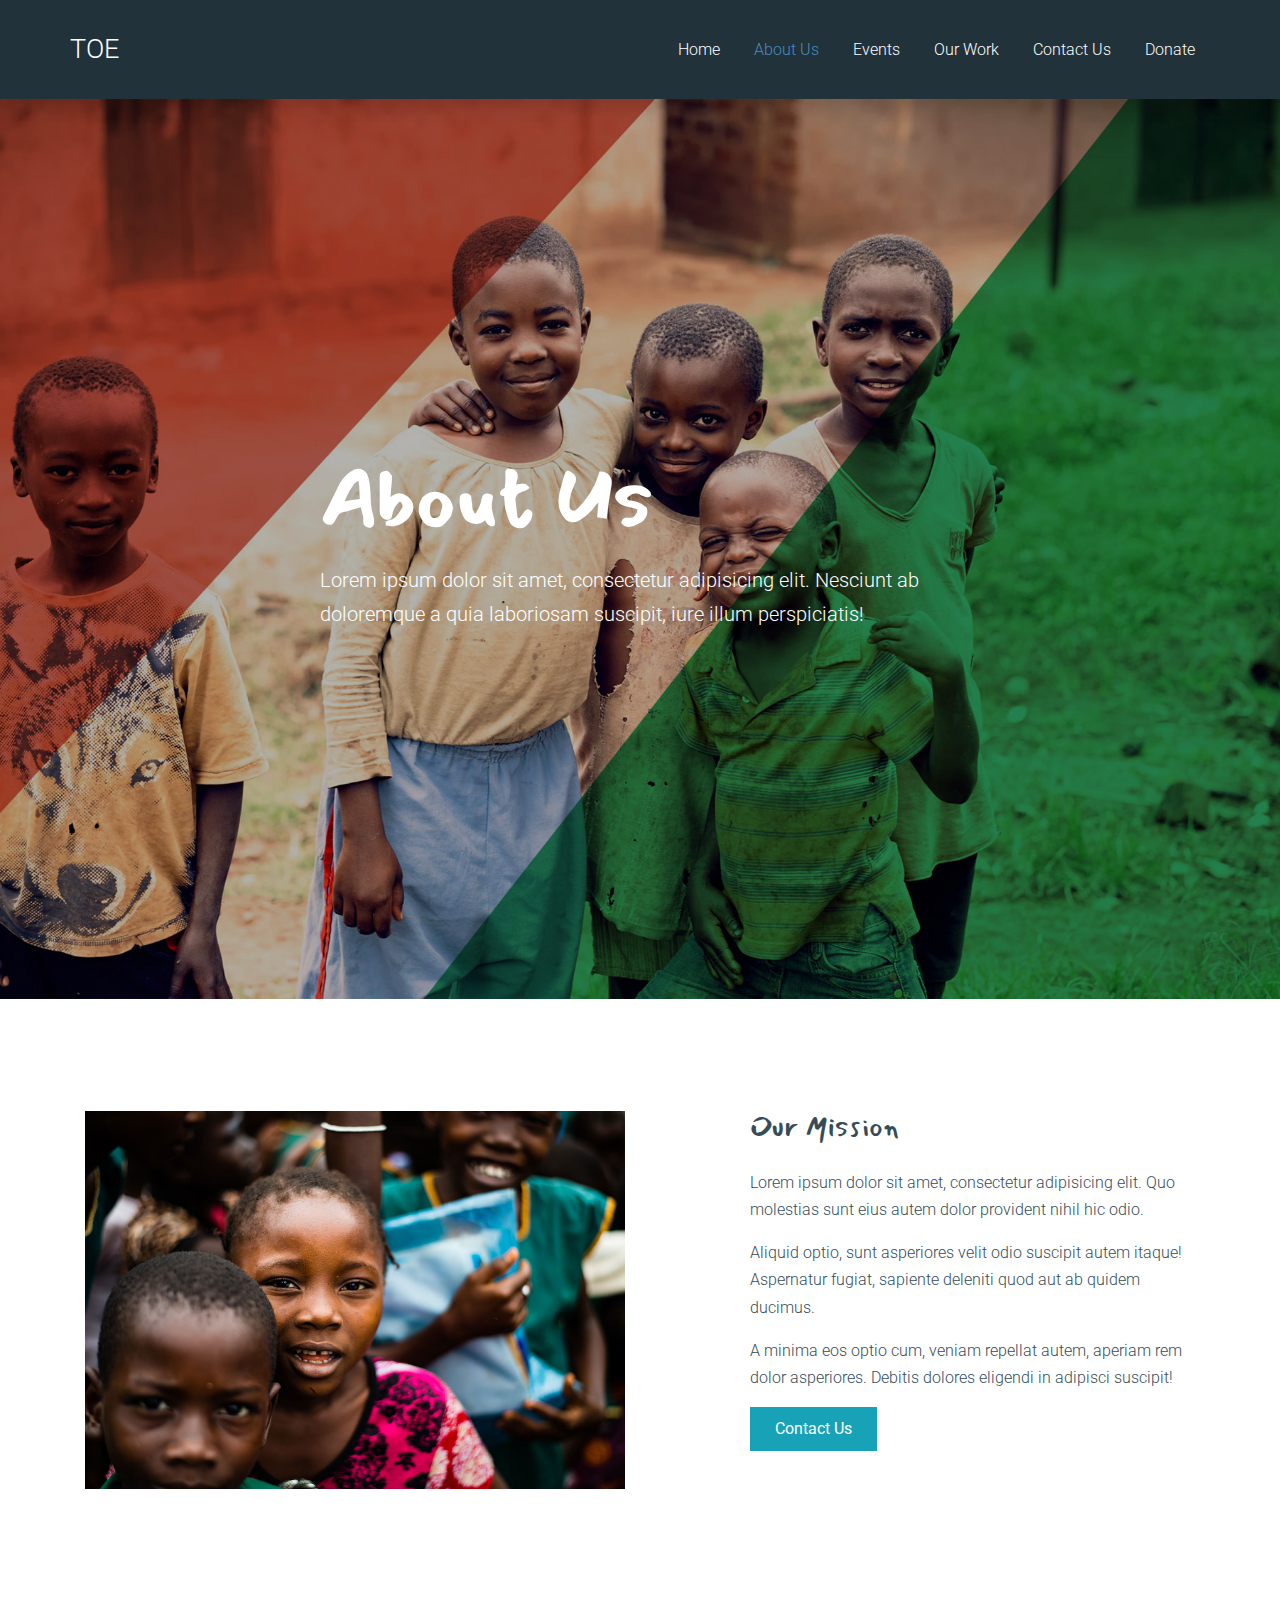
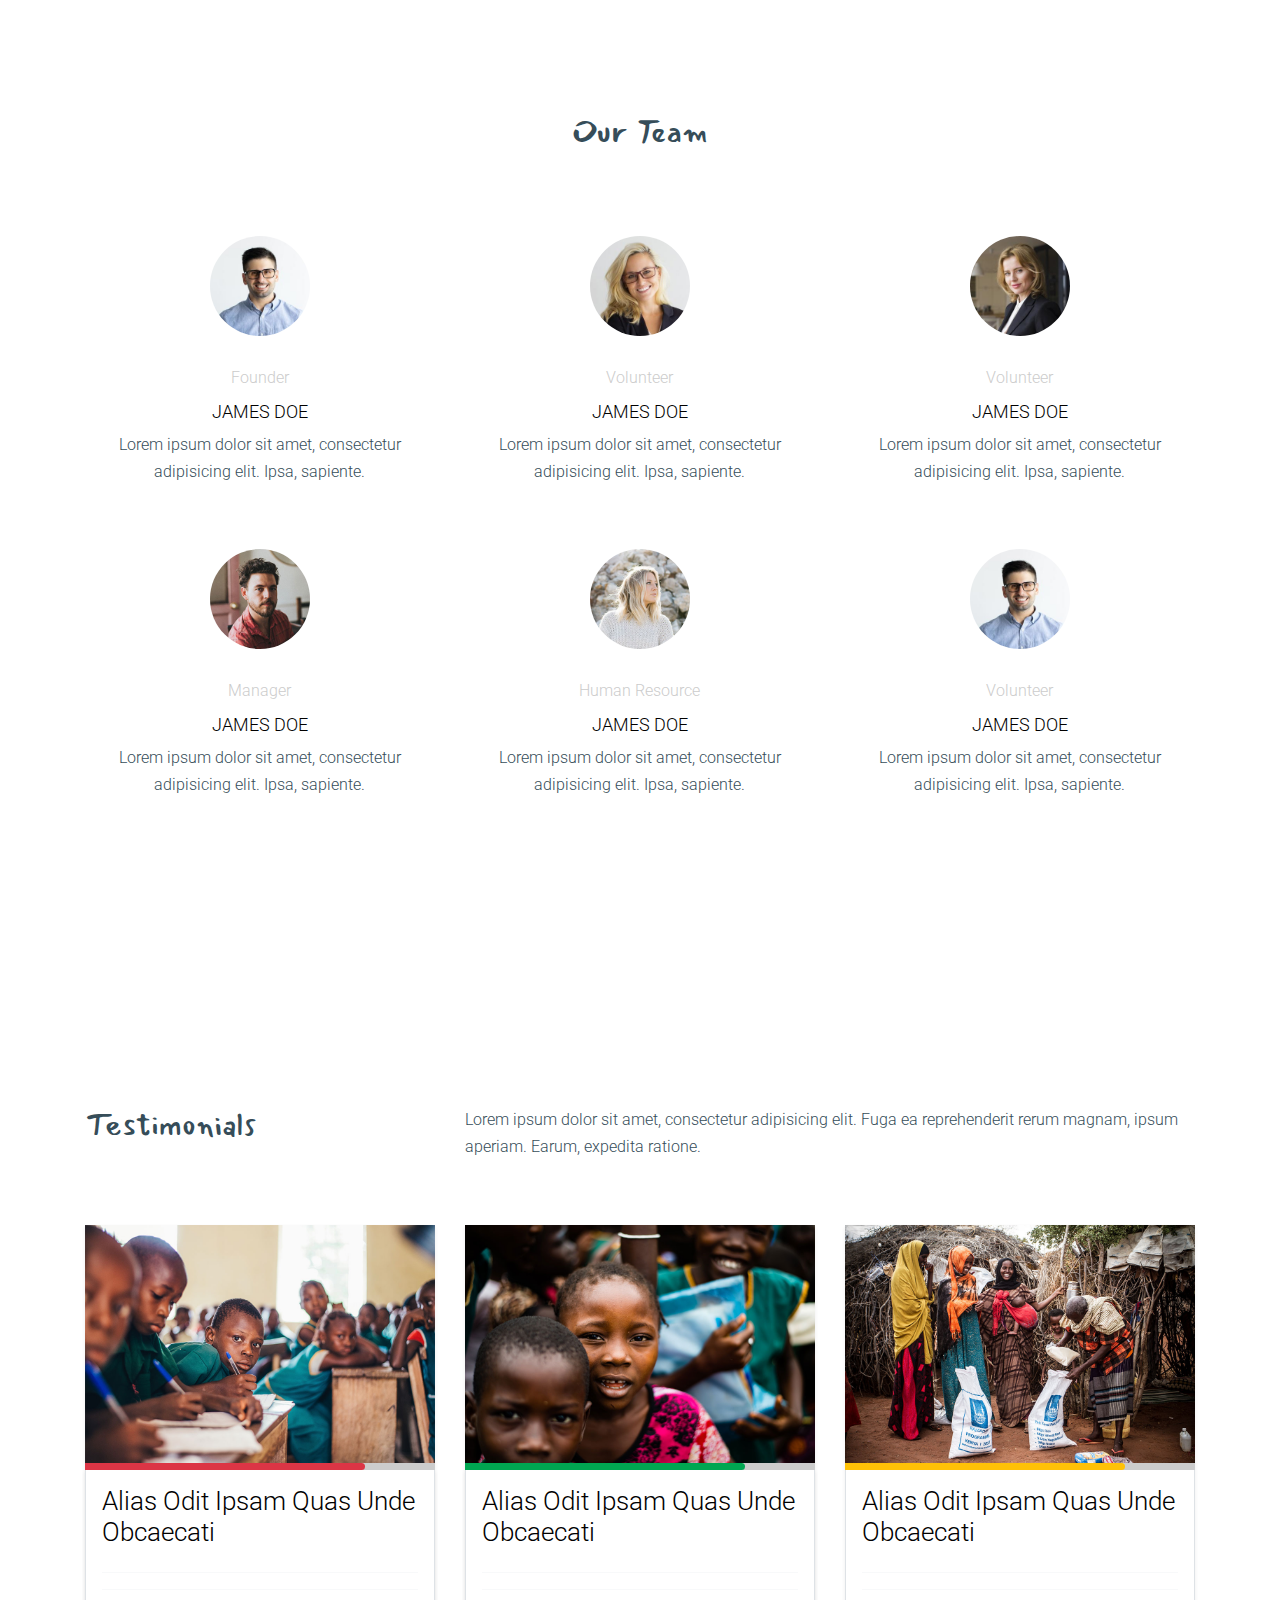
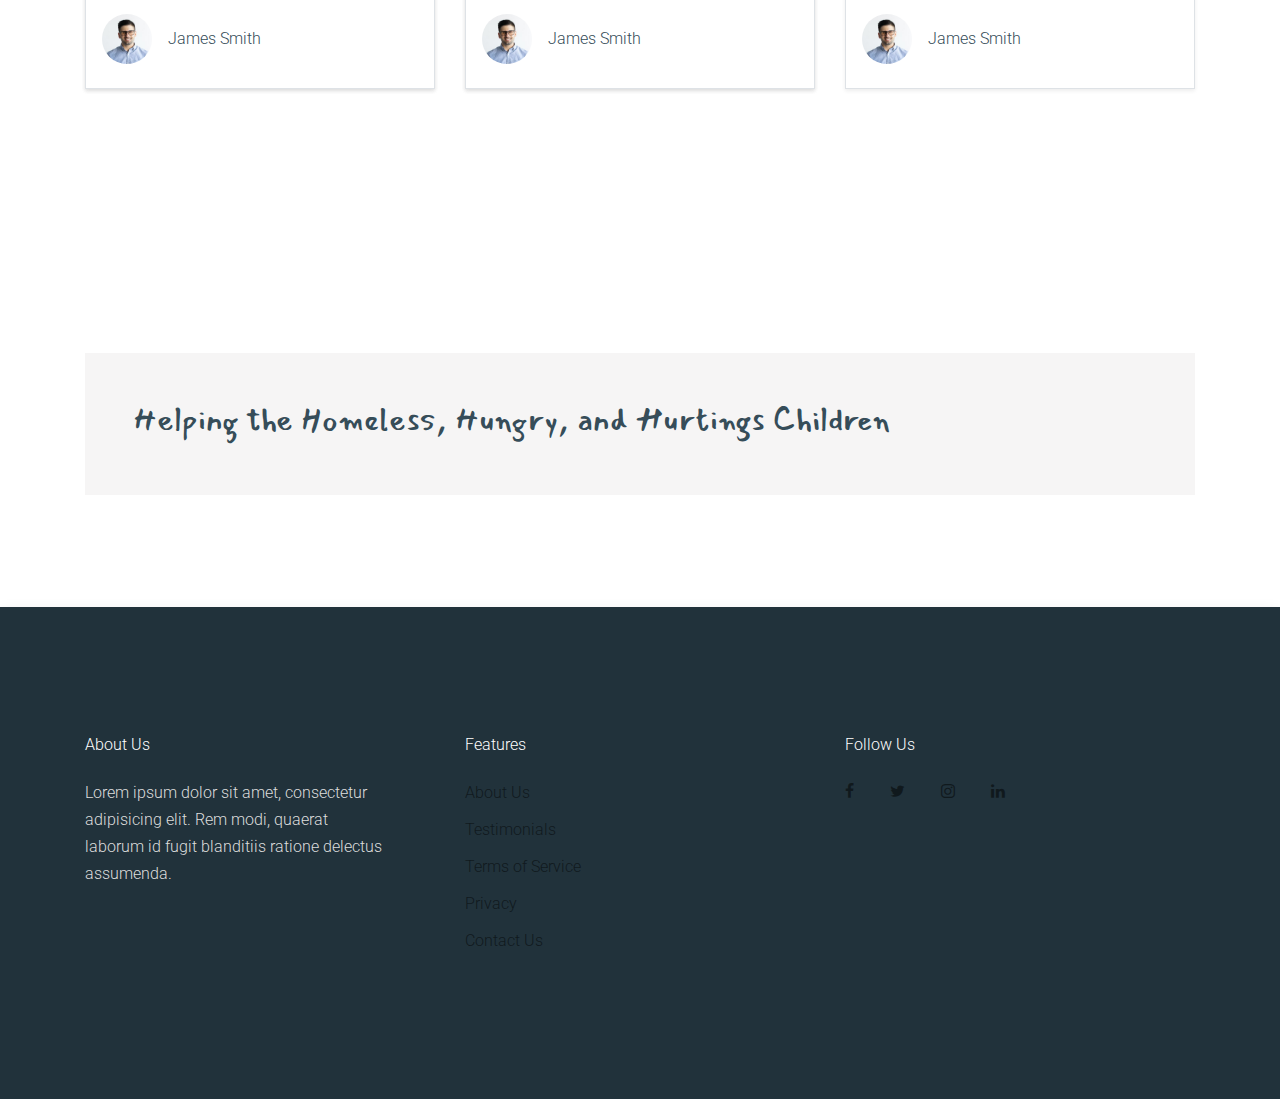
==== about.html @ 62eb8d29 "Update footer and header" ====
<!DOCTYPE html>
<html lang="en">

<head>
  <title>Tears of Earth</title>
  <meta charset="utf-8">
  <meta name="viewport" content="width=device-width, initial-scale=1, shrink-to-fit=no">


    <link href="https://fonts.googleapis.com/css?family=Mansalva|Roboto&display=swap" rel="stylesheet">

    <link rel="stylesheet" href="fonts/icomoon/style.css">

    <link rel="stylesheet" href="css/bootstrap.min.css">
    <link rel="stylesheet" href="css/animate.min.css">
    <link rel="stylesheet" href="css/jquery.fancybox.min.css">
    <link rel="stylesheet" href="css/owl.carousel.min.css">
    <link rel="stylesheet" href="css/owl.theme.default.min.css">
    <link rel="stylesheet" href="fonts/flaticon/font/flaticon.css">
    <link rel="stylesheet" href="css/aos.css">

    <!-- MAIN CSS -->
    <link rel="stylesheet" href="css/style.css">

  </head>

  <body data-spy="scroll" data-target=".site-navbar-target" data-offset="300">

    
    <div class="site-wrap" id="home-section">

      <div class="site-mobile-menu site-navbar-target">
        <div class="site-mobile-menu-header">
          <div class="site-mobile-menu-close mt-3">
            <span class="icon-close2 js-menu-toggle"></span>
          </div>
        </div>
        <div class="site-mobile-menu-body"></div>
      </div>


      
      
      
      <!-- <div class="bg-primary py-3 top-bar shadow d-none d-md-block">
        <div class="container">
          <div class="row">
            <div class="col-md-6 text-md-left pl-0">
              <a href="#" class=" pr-3 pl-0">Home</a>
              <a href="#" class="p-3">Events</a>
              <a href="#" class="p-3">Become A Volunteer</a>
            </div>
            <div class="col-md-6 text-md-right">
              <a href="#" class="p-3"><span class="icon-twitter"></span></a>
              <a href="#" class="p-3"><span class="icon-facebook"></span></a>
            </div>
          </div>
        </div>
      </div> -->
      <header class="site-navbar site-navbar-target bg-secondary shadow" role="banner">

        <div class="container">
          <div class="row align-items-center position-relative">
            

            <div class="site-logo">
              <a href="index.html" class="text-white">toe</a>
            </div>


            <nav class="site-navigation text-left ml-auto " role="navigation">
              <ul class="site-menu main-menu js-clone-nav ml-auto d-none d-lg-block">
                <li><a href="index.html" class="nav-link">Home</a></li>
                <li class="active"><a href="about.html" class="nav-link">About Us</a></li>
                <li><a href="causes.html" class="nav-link">Events</a></li>
                <li><a href="blog.html" class="nav-link">Our Work</a></li>
                <li><a href="contact.html" class="nav-link">Contact Us</a></li>
                <li><a href="donate.html" class="nav-link">Donate</a></li>

              </ul>
            </nav>


            <div class="ml-auto toggle-button d-inline-block d-lg-none"><a href="#" class="site-menu-toggle py-5 js-menu-toggle text-white"><span class="icon-menu h3 text-white"></span></a></div>

            

          </div>
        </div>

      </header>




    <div class="owl-carousel-wrapper">

      

      <div class="box-92819">
        <h1 class="text-white mb-3">About Us</h1>
        <p class="lead text-white">Lorem ipsum dolor sit amet, consectetur adipisicing elit. Nesciunt ab doloremque a quia laboriosam suscipit, iure illum perspiciatis!</p>
      </div>

      
        <div class="ftco-cover-1 overlay" style="background-image: url('images/hero_1.jpg');"></div>
      
    </div>
    
    
    <div class="site-section">
      <div class="container">
        <div class="row">
          <div class="col-md-6">
            <img src="images/img_2.jpg" alt="Image" class="img-fluid">
          </div>
          <div class="col-md-5 ml-auto">
            <h3 class="text-cursive mb-4">Our Mission</h3>
            <p>Lorem ipsum dolor sit amet, consectetur adipisicing elit. Quo molestias sunt eius autem dolor provident nihil hic odio.</p>
            <p>Aliquid optio, sunt asperiores velit odio suscipit autem itaque! Aspernatur fugiat, sapiente deleniti quod aut ab quidem ducimus.</p>
            <p>A minima eos optio cum, veniam repellat autem, aperiam rem dolor asperiores. Debitis dolores eligendi in adipisci suscipit!</p>
            <p><a href="#" class="btn btn-info rounded-0 px-4">Contact Us</a></p>
          </div>
        </div>
      </div>
    </div>
    
    <div class="site-section">
      <div class="container">
        <div class="row mb-5 justify-content-center">
          <div class="col-md-6 text-center mb-5">
            <h2 class="text-cursive">Our Team</h2>
          </div>
        </div>
        <div class="row align-items-stretch">

          <div class="col-lg-4 col-md-6 mb-5">
            <div class="post-entry-1 h-100 bg-white text-center">
              <a href="#" class="d-inline-block">
                <img src="images/person_1.jpg" alt="Image"
                 class="img-fluid">
              </a>
              <div class="post-entry-1-contents">
                <span class="meta">Founder</span>
                <h2>James Doe</h2>
                <p>Lorem ipsum dolor sit amet, consectetur adipisicing elit. Ipsa, sapiente.</p>
              </div>
            </div>
          </div>
          <div class="col-lg-4 col-md-6 mb-5">
            <div class="post-entry-1 h-100 bg-white text-center">
              <a href="#" class="d-inline-block">
                <img src="images/person_2.jpg" alt="Image"
                 class="img-fluid">
              </a>
              <div class="post-entry-1-contents">
                <span class="meta">Volunteer</span>
                <h2>James Doe</h2>
                <p>Lorem ipsum dolor sit amet, consectetur adipisicing elit. Ipsa, sapiente.</p>
              </div>
            </div>
          </div>

          <div class="col-lg-4 col-md-6 mb-5">
            <div class="post-entry-1 h-100 bg-white text-center">
              <a href="#" class="d-inline-block">
                <img src="images/person_3.jpg" alt="Image"
                 class="img-fluid">
              </a>
              <div class="post-entry-1-contents">
                <span class="meta">Volunteer</span>
                <h2>James Doe</h2>
                <p>Lorem ipsum dolor sit amet, consectetur adipisicing elit. Ipsa, sapiente.</p>
              </div>
            </div>
          </div>

          <div class="col-lg-4 col-md-6 mb-5">
            <div class="post-entry-1 h-100 bg-white text-center">
              <a href="#" class="d-inline-block">
                <img src="images/person_4.jpg" alt="Image"
                 class="img-fluid">
              </a>
              <div class="post-entry-1-contents">
                <span class="meta">Manager</span>
                <h2>James Doe</h2>
                <p>Lorem ipsum dolor sit amet, consectetur adipisicing elit. Ipsa, sapiente.</p>
              </div>
            </div>
          </div>

          <div class="col-lg-4 col-md-6 mb-5">
            <div class="post-entry-1 h-100 bg-white text-center">
              <a href="#" class="d-inline-block">
                <img src="images/person_5.jpg" alt="Image"
                 class="img-fluid">
              </a>
              <div class="post-entry-1-contents">
                <span class="meta">Human Resource</span>
                <h2>James Doe</h2>
                <p>Lorem ipsum dolor sit amet, consectetur adipisicing elit. Ipsa, sapiente.</p>
              </div>
            </div>
          </div>

          <div class="col-lg-4 col-md-6 mb-5">
            <div class="post-entry-1 h-100 bg-white text-center">
              <a href="#" class="d-inline-block">
                <img src="images/person_1.jpg" alt="Image"
                 class="img-fluid">
              </a>
              <div class="post-entry-1-contents">
                <span class="meta">Volunteer</span>
                <h2>James Doe</h2>
                <p>Lorem ipsum dolor sit amet, consectetur adipisicing elit. Ipsa, sapiente.</p>
              </div>
            </div>
          </div>


        </div>
      </div>
    </div>
    <div class="site-section">
      <div class="container">
        
        <div class="row mb-5 align-items-st">
          <div class="col-md-4">
            <div class="heading-20219">
              <h2 class="title text-cursive">Testimonials</h2>
            </div>
          </div>
          <div class="col-md-8">
            <p>Lorem ipsum dolor sit amet, consectetur adipisicing elit. Fuga ea reprehenderit rerum magnam, ipsum aperiam. Earum, expedita ratione.</p>
          </div>
        </div>

        <div class="row">
          <div class="col-md-4">
              <div class="cause shadow-sm">
              
                <a href="#" class="cause-link d-block">
                  <img src="images/img_1.jpg" alt="Image" class="img-fluid">
                  <div class="custom-progress-wrap">
                    
                    <div class="custom-progress-inner">
                      <div class="custom-progress bg-danger" style="width: 80%;"></div>
                    </div>
                  </div>
                </a>

                <div class="px-3 pt-3 border-top-0 border border shadow-sm">
                  
                  <h3 class="mb-4"><a href="#">Alias Odit Ipsam Quas Unde Obcaecati</a></h3>
                  <div class="border-top border-light border-bottom py-2 d-flex">
                    
                  </div>

                  <div class="py-4">
                    <div class="d-flex align-items-center">
                      <img src="images/person_1.jpg" alt="Image" class="rounded-circle mr-3" width="50">
                      <div class="">James Smith</div>
                    </div>
                  </div>
                </div>
              
              </div>
          </div>
          <div class="col-md-4">
            
            <div class="cause shadow-sm">
              
                <a href="#" class="cause-link d-block">
                  <img src="images/img_2.jpg" alt="Image" class="img-fluid">
                  <div class="custom-progress-wrap">
                    
                    <div class="custom-progress-inner">
                      <div class="custom-progress bg-primary" style="width: 80%;"></div>
                    </div>
                  </div>
                </a>

                <div class="px-3 pt-3 border-top-0 border border shadow-sm">
                  
                  <h3 class="mb-4"><a href="#">Alias Odit Ipsam Quas Unde Obcaecati</a></h3>
                  <div class="border-top border-light border-bottom py-2 d-flex">
                    
                  </div>

                  <div class="py-4">
                    <div class="d-flex align-items-center">
                      <img src="images/person_1.jpg" alt="Image" class="rounded-circle mr-3" width="50">
                      <div class="">James Smith</div>
                    </div>
                  </div>
                </div>
              
              </div>

          </div>
          <div class="col-md-4">
            
            <div class="cause shadow-sm">
              
                <a href="#" class="cause-link d-block">
                  <img src="images/img_3.jpg" alt="Image" class="img-fluid">
                  <div class="custom-progress-wrap">
                    
                    <div class="custom-progress-inner">
                      <div class="custom-progress bg-warning" style="width: 80%;"></div>
                    </div>
                  </div>
                </a>

                <div class="px-3 pt-3 border-top-0 border border ">
                  
                  <h3 class="mb-4"><a href="#">Alias Odit Ipsam Quas Unde Obcaecati</a></h3>
                  <div class="border-top border-light border-bottom py-2 d-flex">
                    
                  </div>

                  <div class="py-4">
                    <div class="d-flex align-items-center">
                      <img src="images/person_1.jpg" alt="Image" class="rounded-circle mr-3" width="50">
                      <div class="">James Smith</div>
                    </div>
                  </div>
                </div>
              
              </div>

          </div>
        </div>
      </div>
    </div>

    


    <div class="site-section">
      <div class="container">
        
            <div class="d-md-flex cta-20101 align-self-center bg-light p-5">
              <div class=""><h2 class="text-cursive">Helping the Homeless, Hungry, and Hurtings Children</h2></div>
              <!-- <div class="ml-auto"><a href="#" class="btn btn-info">Donate Now</a></div> -->
            </div>
        
      </div>
    </div>
    
    <footer class="site-footer bg-secondary shadow">
      <div class="container">
        <div class="row">
          <div class="col-md-6">
            <div class="row">
              <div class="col-md-7">
                <h2 class="footer-heading mb-4">About Us</h2>
                <p>Lorem ipsum dolor sit amet, consectetur adipisicing elit. Rem modi, quaerat laborum id fugit blanditiis ratione delectus assumenda.</p>

              </div>
              <div class="col-md-4 ml-auto">
                <h2 class="footer-heading mb-4">Features</h2>
                <ul class="list-unstyled">
                  <li><a href="#">About Us</a></li>
                  <li><a href="#">Testimonials</a></li>
                  <li><a href="#">Terms of Service</a></li>
                  <li><a href="#">Privacy</a></li>
                  <li><a href="#">Contact Us</a></li>
                </ul>
              </div>

            </div>
          </div>
          <div class="col-md-4 ml-auto">

            <!-- <div class="mb-5">
              <h2 class="footer-heading mb-4">Subscribe to Newsletter</h2>
              <form action="#" method="post" class="footer-suscribe-form">
                <div class="input-group mb-3">
                  <input type="text" class="form-control rounded-0 border-secondary text-white bg-transparent" placeholder="Enter Email" aria-label="Enter Email" aria-describedby="button-addon2">
                  <div class="input-group-append">
                    <button class="btn btn-primary text-white" type="button" id="button-addon2">Subscribe</button>
                  </div>
                </div>
            </div> -->


            <h2 class="footer-heading mb-4">Follow Us</h2>
            <a href="#about-section" class="smoothscroll pl-0 pr-3"><span class="icon-facebook"></span></a>
            <a href="#" class="pl-3 pr-3"><span class="icon-twitter"></span></a>
            <a href="#" class="pl-3 pr-3"><span class="icon-instagram"></span></a>
            <a href="#" class="pl-3 pr-3"><span class="icon-linkedin"></span></a>
            </form>
          </div>
        <!-- </div>
           <div class="row pt-5 mt-5 text-center">
          <div class="col-md-12">
            <div class="pt-5">
              <p>
            Link back to Colorlib can't be removed. Template is licensed under CC BY 3.0.
            Copyright &copy;<script>document.write(new Date().getFullYear());</script> All rights reserved | This template is made with <i class="icon-heart text-danger" aria-hidden="true"></i> by <a href="https://colorlib.com" target="_blank" >Colorlib</a>
            Link back to Colorlib can't be removed. Template is licensed under CC BY 3.0.
            </p>
            </div>
          </div> 

        </div> -->
      </div>
    </footer>

    </div>

    <script src="js/jquery-3.3.1.min.js"></script>
    <script src="js/popper.min.js"></script>
    <script src="js/bootstrap.min.js"></script>
    <script src="js/owl.carousel.min.js"></script>
    <script src="js/jquery.sticky.js"></script>
    <script src="js/jquery.waypoints.min.js"></script>
    <script src="js/jquery.animateNumber.min.js"></script>
    <script src="js/jquery.fancybox.min.js"></script>
    <script src="js/jquery.easing.1.3.js"></script>
    <script src="js/aos.js"></script>

    <script src="js/main.js"></script>

  </body>

</html>
---- fonts/icomoon/style.css ----
@font-face {
  font-family: 'icomoon';
  src:  url('fonts/icomoon.eot?10si43');
  src:  url('fonts/icomoon.eot?10si43#iefix') format('embedded-opentype'),
    url('fonts/icomoon.ttf?10si43') format('truetype'),
    url('fonts/icomoon.woff?10si43') format('woff'),
    url('fonts/icomoon.svg?10si43#icomoon') format('svg');
  font-weight: normal;
  font-style: normal;
}

[class^="icon-"], [class*=" icon-"] {
  /* use !important to prevent issues with browser extensions that change fonts */
  font-family: 'icomoon' !important;
  speak: none;
  font-style: normal;
  font-weight: normal;
  font-variant: normal;
  text-transform: none;
  line-height: 1;

  /* Better Font Rendering =========== */
  -webkit-font-smoothing: antialiased;
  -moz-osx-font-smoothing: grayscale;
}

.icon-asterisk:before {
  content: "\f069";
}
.icon-plus:before {
  content: "\f067";
}
.icon-question:before {
  content: "\f128";
}
.icon-minus:before {
  content: "\f068";
}
.icon-glass:before {
  content: "\f000";
}
.icon-music:before {
  content: "\f001";
}
.icon-search:before {
  content: "\f002";
}
.icon-envelope-o:before {
  content: "\f003";
}
.icon-heart:before {
  content: "\f004";
}
.icon-star:before {
  content: "\f005";
}
.icon-star-o:before {
  content: "\f006";
}
.icon-user:before {
  content: "\f007";
}
.icon-film:before {
  content: "\f008";
}
.icon-th-large:before {
  content: "\f009";
}
.icon-th:before {
  content: "\f00a";
}
.icon-th-list:before {
  content: "\f00b";
}
.icon-check:before {
  content: "\f00c";
}
.icon-close:before {
  content: "\f00d";
}
.icon-remove:before {
  content: "\f00d";
}
.icon-times:before {
  content: "\f00d";
}
.icon-search-plus:before {
  content: "\f00e";
}
.icon-search-minus:before {
  content: "\f010";
}
.icon-power-off:before {
  content: "\f011";
}
.icon-signal:before {
  content: "\f012";
}
.icon-cog:before {
  content: "\f013";
}
.icon-gear:before {
  content: "\f013";
}
.icon-trash-o:before {
  content: "\f014";
}
.icon-home:before {
  content: "\f015";
}
.icon-file-o:before {
  content: "\f016";
}
.icon-clock-o:before {
  content: "\f017";
}
.icon-road:before {
  content: "\f018";
}
.icon-download:before {
  content: "\f019";
}
.icon-arrow-circle-o-down:before {
  content: "\f01a";
}
.icon-arrow-circle-o-up:before {
  content: "\f01b";
}
.icon-inbox:before {
  content: "\f01c";
}
.icon-play-circle-o:before {
  content: "\f01d";
}
.icon-repeat:before {
  content: "\f01e";
}
.icon-rotate-right:before {
  content: "\f01e";
}
.icon-refresh:before {
  content: "\f021";
}
.icon-list-alt:before {
  content: "\f022";
}
.icon-lock:before {
  content: "\f023";
}
.icon-flag:before {
  content: "\f024";
}
.icon-headphones:before {
  content: "\f025";
}
.icon-volume-off:before {
  content: "\f026";
}
.icon-volume-down:before {
  content: "\f027";
}
.icon-volume-up:before {
  content: "\f028";
}
.icon-qrcode:before {
  content: "\f029";
}
.icon-barcode:before {
  content: "\f02a";
}
.icon-tag:before {
  content: "\f02b";
}
.icon-tags:before {
  content: "\f02c";
}
.icon-book:before {
  content: "\f02d";
}
.icon-bookmark:before {
  content: "\f02e";
}
.icon-print:before {
  content: "\f02f";
}
.icon-camera:before {
  content: "\f030";
}
.icon-font:before {
  content: "\f031";
}
.icon-bold:before {
  content: "\f032";
}
.icon-italic:before {
  content: "\f033";
}
.icon-text-height:before {
  content: "\f034";
}
.icon-text-width:before {
  content: "\f035";
}
.icon-align-left:before {
  content: "\f036";
}
.icon-align-center:before {
  content: "\f037";
}
.icon-align-right:before {
  content: "\f038";
}
.icon-align-justify:before {
  content: "\f039";
}
.icon-list:before {
  content: "\f03a";
}
.icon-dedent:before {
  content: "\f03b";
}
.icon-outdent:before {
  content: "\f03b";
}
.icon-indent:before {
  content: "\f03c";
}
.icon-video-camera:before {
  content: "\f03d";
}
.icon-image:before {
  content: "\f03e";
}
.icon-photo:before {
  content: "\f03e";
}
.icon-picture-o:before {
  content: "\f03e";
}
.icon-pencil:before {
  content: "\f040";
}
.icon-map-marker:before {
  content: "\f041";
}
.icon-adjust:before {
  content: "\f042";
}
.icon-tint:before {
  content: "\f043";
}
.icon-edit:before {
  content: "\f044";
}
.icon-pencil-square-o:before {
  content: "\f044";
}
.icon-share-square-o:before {
  content: "\f045";
}
.icon-check-square-o:before {
  content: "\f046";
}
.icon-arrows:before {
  content: "\f047";
}
.icon-step-backward:before {
  content: "\f048";
}
.icon-fast-backward:before {
  content: "\f049";
}
.icon-backward:before {
  content: "\f04a";
}
.icon-play:before {
  content: "\f04b";
}
.icon-pause:before {
  content: "\f04c";
}
.icon-stop:before {
  content: "\f04d";
}
.icon-forward:before {
  content: "\f04e";
}
.icon-fast-forward:before {
  content: "\f050";
}
.icon-step-forward:before {
  content: "\f051";
}
.icon-eject:before {
  content: "\f052";
}
.icon-chevron-left:before {
  content: "\f053";
}
.icon-chevron-right:before {
  content: "\f054";
}
.icon-plus-circle:before {
  content: "\f055";
}
.icon-minus-circle:before {
  content: "\f056";
}
.icon-times-circle:before {
  content: "\f057";
}
.icon-check-circle:before {
  content: "\f058";
}
.icon-question-circle:before {
  content: "\f059";
}
.icon-info-circle:before {
  content: "\f05a";
}
.icon-crosshairs:before {
  content: "\f05b";
}
.icon-times-circle-o:before {
  content: "\f05c";
}
.icon-check-circle-o:before {
  content: "\f05d";
}
.icon-ban:before {
  content: "\f05e";
}
.icon-arrow-left:before {
  content: "\f060";
}
.icon-arrow-right:before {
  content: "\f061";
}
.icon-arrow-up:before {
  content: "\f062";
}
.icon-arrow-down:before {
  content: "\f063";
}
.icon-mail-forward:before {
  content: "\f064";
}
.icon-share:before {
  content: "\f064";
}
.icon-expand:before {
  content: "\f065";
}
.icon-compress:before {
  content: "\f066";
}
.icon-exclamation-circle:before {
  content: "\f06a";
}
.icon-gift:before {
  content: "\f06b";
}
.icon-leaf:before {
  content: "\f06c";
}
.icon-fire:before {
  content: "\f06d";
}
.icon-eye:before {
  content: "\f06e";
}
.icon-eye-slash:before {
  content: "\f070";
}
.icon-exclamation-triangle:before {
  content: "\f071";
}
.icon-warning:before {
  content: "\f071";
}
.icon-plane:before {
  content: "\f072";
}
.icon-calendar:before {
  content: "\f073";
}
.icon-random:before {
  content: "\f074";
}
.icon-comment:before {
  content: "\f075";
}
.icon-magnet:before {
  content: "\f076";
}
.icon-chevron-up:before {
  content: "\f077";
}
.icon-chevron-down:before {
  content: "\f078";
}
.icon-retweet:before {
  content: "\f079";
}
.icon-shopping-cart:before {
  content: "\f07a";
}
.icon-folder:before {
  content: "\f07b";
}
.icon-folder-open:before {
  content: "\f07c";
}
.icon-arrows-v:before {
  content: "\f07d";
}
.icon-arrows-h:before {
  content: "\f07e";
}
.icon-bar-chart:before {
  content: "\f080";
}
.icon-bar-chart-o:before {
  content: "\f080";
}
.icon-twitter-square:before {
  content: "\f081";
}
.icon-facebook-square:before {
  content: "\f082";
}
.icon-camera-retro:before {
  content: "\f083";
}
.icon-key:before {
  content: "\f084";
}
.icon-cogs:before {
  content: "\f085";
}
.icon-gears:before {
  content: "\f085";
}
.icon-comments:before {
  content: "\f086";
}
.icon-thumbs-o-up:before {
  content: "\f087";
}
.icon-thumbs-o-down:before {
  content: "\f088";
}
.icon-star-half:before {
  content: "\f089";
}
.icon-heart-o:before {
  content: "\f08a";
}
.icon-sign-out:before {
  content: "\f08b";
}
.icon-linkedin-square:before {
  content: "\f08c";
}
.icon-thumb-tack:before {
  content: "\f08d";
}
.icon-external-link:before {
  content: "\f08e";
}
.icon-sign-in:before {
  content: "\f090";
}
.icon-trophy:before {
  content: "\f091";
}
.icon-github-square:before {
  content: "\f092";
}
.icon-upload:before {
  content: "\f093";
}
.icon-lemon-o:before {
  content: "\f094";
}
.icon-phone:before {
  content: "\f095";
}
.icon-square-o:before {
  content: "\f096";
}
.icon-bookmark-o:before {
  content: "\f097";
}
.icon-phone-square:before {
  content: "\f098";
}
.icon-twitter:before {
  content: "\f099";
}
.icon-facebook:before {
  content: "\f09a";
}
.icon-facebook-f:before {
  content: "\f09a";
}
.icon-github:before {
  content: "\f09b";
}
.icon-unlock:before {
  content: "\f09c";
}
.icon-credit-card:before {
  content: "\f09d";
}
.icon-feed:before {
  content: "\f09e";
}
.icon-rss:before {
  content: "\f09e";
}
.icon-hdd-o:before {
  content: "\f0a0";
}
.icon-bullhorn:before {
  content: "\f0a1";
}
.icon-bell-o:before {
  content: "\f0a2";
}
.icon-certificate:before {
  content: "\f0a3";
}
.icon-hand-o-right:before {
  content: "\f0a4";
}
.icon-hand-o-left:before {
  content: "\f0a5";
}
.icon-hand-o-up:before {
  content: "\f0a6";
}
.icon-hand-o-down:before {
  content: "\f0a7";
}
.icon-arrow-circle-left:before {
  content: "\f0a8";
}
.icon-arrow-circle-right:before {
  content: "\f0a9";
}
.icon-arrow-circle-up:before {
  content: "\f0aa";
}
.icon-arrow-circle-down:before {
  content: "\f0ab";
}
.icon-globe:before {
  content: "\f0ac";
}
.icon-wrench:before {
  content: "\f0ad";
}
.icon-tasks:before {
  content: "\f0ae";
}
.icon-filter:before {
  content: "\f0b0";
}
.icon-briefcase:before {
  content: "\f0b1";
}
.icon-arrows-alt:before {
  content: "\f0b2";
}
.icon-group:before {
  content: "\f0c0";
}
.icon-users:before {
  content: "\f0c0";
}
.icon-chain:before {
  content: "\f0c1";
}
.icon-link:before {
  content: "\f0c1";
}
.icon-cloud:before {
  content: "\f0c2";
}
.icon-flask:before {
  content: "\f0c3";
}
.icon-cut:before {
  content: "\f0c4";
}
.icon-scissors:before {
  content: "\f0c4";
}
.icon-copy:before {
  content: "\f0c5";
}
.icon-files-o:before {
  content: "\f0c5";
}
.icon-paperclip:before {
  content: "\f0c6";
}
.icon-floppy-o:before {
  content: "\f0c7";
}
.icon-save:before {
  content: "\f0c7";
}
.icon-square:before {
  content: "\f0c8";
}
.icon-bars:before {
  content: "\f0c9";
}
.icon-navicon:before {
  content: "\f0c9";
}
.icon-reorder:before {
  content: "\f0c9";
}
.icon-list-ul:before {
  content: "\f0ca";
}
.icon-list-ol:before {
  content: "\f0cb";
}
.icon-strikethrough:before {
  content: "\f0cc";
}
.icon-underline:before {
  content: "\f0cd";
}
.icon-table:before {
  content: "\f0ce";
}
.icon-magic:before {
  content: "\f0d0";
}
.icon-truck:before {
  content: "\f0d1";
}
.icon-pinterest:before {
  content: "\f0d2";
}
.icon-pinterest-square:before {
  content: "\f0d3";
}
.icon-google-plus-square:before {
  content: "\f0d4";
}
.icon-google-plus:before {
  content: "\f0d5";
}
.icon-money:before {
  content: "\f0d6";
}
.icon-caret-down:before {
  content: "\f0d7";
}
.icon-caret-up:before {
  content: "\f0d8";
}
.icon-caret-left:before {
  content: "\f0d9";
}
.icon-caret-right:before {
  content: "\f0da";
}
.icon-columns:before {
  content: "\f0db";
}
.icon-sort:before {
  content: "\f0dc";
}
.icon-unsorted:before {
  content: "\f0dc";
}
.icon-sort-desc:before {
  content: "\f0dd";
}
.icon-sort-down:before {
  content: "\f0dd";
}
.icon-sort-asc:before {
  content: "\f0de";
}
.icon-sort-up:before {
  content: "\f0de";
}
.icon-envelope:before {
  content: "\f0e0";
}
.icon-linkedin:before {
  content: "\f0e1";
}
.icon-rotate-left:before {
  content: "\f0e2";
}
.icon-undo:before {
  content: "\f0e2";
}
.icon-gavel:before {
  content: "\f0e3";
}
.icon-legal:before {
  content: "\f0e3";
}
.icon-dashboard:before {
  content: "\f0e4";
}
.icon-tachometer:before {
  content: "\f0e4";
}
.icon-comment-o:before {
  content: "\f0e5";
}
.icon-comments-o:before {
  content: "\f0e6";
}
.icon-bolt:before {
  content: "\f0e7";
}
.icon-flash:before {
  content: "\f0e7";
}
.icon-sitemap:before {
  content: "\f0e8";
}
.icon-umbrella:before {
  content: "\f0e9";
}
.icon-clipboard:before {
  content: "\f0ea";
}
.icon-paste:before {
  content: "\f0ea";
}
.icon-lightbulb-o:before {
  content: "\f0eb";
}
.icon-exchange:before {
  content: "\f0ec";
}
.icon-cloud-download:before {
  content: "\f0ed";
}
.icon-cloud-upload:before {
  content: "\f0ee";
}
.icon-user-md:before {
  content: "\f0f0";
}
.icon-stethoscope:before {
  content: "\f0f1";
}
.icon-suitcase:before {
  content: "\f0f2";
}
.icon-bell:before {
  content: "\f0f3";
}
.icon-coffee:before {
  content: "\f0f4";
}
.icon-cutlery:before {
  content: "\f0f5";
}
.icon-file-text-o:before {
  content: "\f0f6";
}
.icon-building-o:before {
  content: "\f0f7";
}
.icon-hospital-o:before {
  content: "\f0f8";
}
.icon-ambulance:before {
  content: "\f0f9";
}
.icon-medkit:before {
  content: "\f0fa";
}
.icon-fighter-jet:before {
  content: "\f0fb";
}
.icon-beer:before {
  content: "\f0fc";
}
.icon-h-square:before {
  content: "\f0fd";
}
.icon-plus-square:before {
  content: "\f0fe";
}
.icon-angle-double-left:before {
  content: "\f100";
}
.icon-angle-double-right:before {
  content: "\f101";
}
.icon-angle-double-up:before {
  content: "\f102";
}
.icon-angle-double-down:before {
  content: "\f103";
}
.icon-angle-left:before {
  content: "\f104";
}
.icon-angle-right:before {
  content: "\f105";
}
.icon-angle-up:before {
  content: "\f106";
}
.icon-angle-down:before {
  content: "\f107";
}
.icon-desktop:before {
  content: "\f108";
}
.icon-laptop:before {
  content: "\f109";
}
.icon-tablet:before {
  content: "\f10a";
}
.icon-mobile:before {
  content: "\f10b";
}
.icon-mobile-phone:before {
  content: "\f10b";
}
.icon-circle-o:before {
  content: "\f10c";
}
.icon-quote-left:before {
  content: "\f10d";
}
.icon-quote-right:before {
  content: "\f10e";
}
.icon-spinner:before {
  content: "\f110";
}
.icon-circle:before {
  content: "\f111";
}
.icon-mail-reply:before {
  content: "\f112";
}
.icon-reply:before {
  content: "\f112";
}
.icon-github-alt:before {
  content: "\f113";
}
.icon-folder-o:before {
  content: "\f114";
}
.icon-folder-open-o:before {
  content: "\f115";
}
.icon-smile-o:before {
  content: "\f118";
}
.icon-frown-o:before {
  content: "\f119";
}
.icon-meh-o:before {
  content: "\f11a";
}
.icon-gamepad:before {
  content: "\f11b";
}
.icon-keyboard-o:before {
  content: "\f11c";
}
.icon-flag-o:before {
  content: "\f11d";
}
.icon-flag-checkered:before {
  content: "\f11e";
}
.icon-terminal:before {
  content: "\f120";
}
.icon-code:before {
  content: "\f121";
}
.icon-mail-reply-all:before {
  content: "\f122";
}
.icon-reply-all:before {
  content: "\f122";
}
.icon-star-half-empty:before {
  content: "\f123";
}
.icon-star-half-full:before {
  content: "\f123";
}
.icon-star-half-o:before {
  content: "\f123";
}
.icon-location-arrow:before {
  content: "\f124";
}
.icon-crop:before {
  content: "\f125";
}
.icon-code-fork:before {
  content: "\f126";
}
.icon-chain-broken:before {
  content: "\f127";
}
.icon-unlink:before {
  content: "\f127";
}
.icon-info:before {
  content: "\f129";
}
.icon-exclamation:before {
  content: "\f12a";
}
.icon-superscript:before {
  content: "\f12b";
}
.icon-subscript:before {
  content: "\f12c";
}
.icon-eraser:before {
  content: "\f12d";
}
.icon-puzzle-piece:before {
  content: "\f12e";
}
.icon-microphone:before {
  content: "\f130";
}
.icon-microphone-slash:before {
  content: "\f131";
}
.icon-shield:before {
  content: "\f132";
}
.icon-calendar-o:before {
  content: "\f133";
}
.icon-fire-extinguisher:before {
  content: "\f134";
}
.icon-rocket:before {
  content: "\f135";
}
.icon-maxcdn:before {
  content: "\f136";
}
.icon-chevron-circle-left:before {
  content: "\f137";
}
.icon-chevron-circle-right:before {
  content: "\f138";
}
.icon-chevron-circle-up:before {
  content: "\f139";
}
.icon-chevron-circle-down:before {
  content: "\f13a";
}
.icon-html5:before {
  content: "\f13b";
}
.icon-css3:before {
  content: "\f13c";
}
.icon-anchor:before {
  content: "\f13d";
}
.icon-unlock-alt:before {
  content: "\f13e";
}
.icon-bullseye:before {
  content: "\f140";
}
.icon-ellipsis-h:before {
  content: "\f141";
}
.icon-ellipsis-v:before {
  content: "\f142";
}
.icon-rss-square:before {
  content: "\f143";
}
.icon-play-circle:before {
  content: "\f144";
}
.icon-ticket:before {
  content: "\f145";
}
.icon-minus-square:before {
  content: "\f146";
}
.icon-minus-square-o:before {
  content: "\f147";
}
.icon-level-up:before {
  content: "\f148";
}
.icon-level-down:before {
  content: "\f149";
}
.icon-check-square:before {
  content: "\f14a";
}
.icon-pencil-square:before {
  content: "\f14b";
}
.icon-external-link-square:before {
  content: "\f14c";
}
.icon-share-square:before {
  content: "\f14d";
}
.icon-compass:before {
  content: "\f14e";
}
.icon-caret-square-o-down:before {
  content: "\f150";
}
.icon-toggle-down:before {
  content: "\f150";
}
.icon-caret-square-o-up:before {
  content: "\f151";
}
.icon-toggle-up:before {
  content: "\f151";
}
.icon-caret-square-o-right:before {
  content: "\f152";
}
.icon-toggle-right:before {
  content: "\f152";
}
.icon-eur:before {
  content: "\f153";
}
.icon-euro:before {
  content: "\f153";
}
.icon-gbp:before {
  content: "\f154";
}
.icon-dollar:before {
  content: "\f155";
}
.icon-usd:before {
  content: "\f155";
}
.icon-inr:before {
  content: "\f156";
}
.icon-rupee:before {
  content: "\f156";
}
.icon-cny:before {
  content: "\f157";
}
.icon-jpy:before {
  content: "\f157";
}
.icon-rmb:before {
  content: "\f157";
}
.icon-yen:before {
  content: "\f157";
}
.icon-rouble:before {
  content: "\f158";
}
.icon-rub:before {
  content: "\f158";
}
.icon-ruble:before {
  content: "\f158";
}
.icon-krw:before {
  content: "\f159";
}
.icon-won:before {
  content: "\f159";
}
.icon-bitcoin:before {
  content: "\f15a";
}
.icon-btc:before {
  content: "\f15a";
}
.icon-file:before {
  content: "\f15b";
}
.icon-file-text:before {
  content: "\f15c";
}
.icon-sort-alpha-asc:before {
  content: "\f15d";
}
.icon-sort-alpha-desc:before {
  content: "\f15e";
}
.icon-sort-amount-asc:before {
  content: "\f160";
}
.icon-sort-amount-desc:before {
  content: "\f161";
}
.icon-sort-numeric-asc:before {
  content: "\f162";
}
.icon-sort-numeric-desc:before {
  content: "\f163";
}
.icon-thumbs-up:before {
  content: "\f164";
}
.icon-thumbs-down:before {
  content: "\f165";
}
.icon-youtube-square:before {
  content: "\f166";
}
.icon-youtube:before {
  content: "\f167";
}
.icon-xing:before {
  content: "\f168";
}
.icon-xing-square:before {
  content: "\f169";
}
.icon-youtube-play:before {
  content: "\f16a";
}
.icon-dropbox:before {
  content: "\f16b";
}
.icon-stack-overflow:before {
  content: "\f16c";
}
.icon-instagram:before {
  content: "\f16d";
}
.icon-flickr:before {
  content: "\f16e";
}
.icon-adn:before {
  content: "\f170";
}
.icon-bitbucket:before {
  content: "\f171";
}
.icon-bitbucket-square:before {
  content: "\f172";
}
.icon-tumblr:before {
  content: "\f173";
}
.icon-tumblr-square:before {
  content: "\f174";
}
.icon-long-arrow-down:before {
  content: "\f175";
}
.icon-long-arrow-up:before {
  content: "\f176";
}
.icon-long-arrow-left:before {
  content: "\f177";
}
.icon-long-arrow-right:before {
  content: "\f178";
}
.icon-apple:before {
  content: "\f179";
}
.icon-windows:before {
  content: "\f17a";
}
.icon-android:before {
  content: "\f17b";
}
.icon-linux:before {
  content: "\f17c";
}
.icon-dribbble:before {
  content: "\f17d";
}
.icon-skype:before {
  content: "\f17e";
}
.icon-foursquare:before {
  content: "\f180";
}
.icon-trello:before {
  content: "\f181";
}
.icon-female:before {
  content: "\f182";
}
.icon-male:before {
  content: "\f183";
}
.icon-gittip:before {
  content: "\f184";
}
.icon-gratipay:before {
  content: "\f184";
}
.icon-sun-o:before {
  content: "\f185";
}
.icon-moon-o:before {
  content: "\f186";
}
.icon-archive:before {
  content: "\f187";
}
.icon-bug:before {
  content: "\f188";
}
.icon-vk:before {
  content: "\f189";
}
.icon-weibo:before {
  content: "\f18a";
}
.icon-renren:before {
  content: "\f18b";
}
.icon-pagelines:before {
  content: "\f18c";
}
.icon-stack-exchange:before {
  content: "\f18d";
}
.icon-arrow-circle-o-right:before {
  content: "\f18e";
}
.icon-arrow-circle-o-left:before {
  content: "\f190";
}
.icon-caret-square-o-left:before {
  content: "\f191";
}
.icon-toggle-left:before {
  content: "\f191";
}
.icon-dot-circle-o:before {
  content: "\f192";
}
.icon-wheelchair:before {
  content: "\f193";
}
.icon-vimeo-square:before {
  content: "\f194";
}
.icon-try:before {
  content: "\f195";
}
.icon-turkish-lira:before {
  content: "\f195";
}
.icon-plus-square-o:before {
  content: "\f196";
}
.icon-space-shuttle:before {
  content: "\f197";
}
.icon-slack:before {
  content: "\f198";
}
.icon-envelope-square:before {
  content: "\f199";
}
.icon-wordpress:before {
  content: "\f19a";
}
.icon-openid:before {
  content: "\f19b";
}
.icon-bank:before {
  content: "\f19c";
}
.icon-institution:before {
  content: "\f19c";
}
.icon-university:before {
  content: "\f19c";
}
.icon-graduation-cap:before {
  content: "\f19d";
}
.icon-mortar-board:before {
  content: "\f19d";
}
.icon-yahoo:before {
  content: "\f19e";
}
.icon-google:before {
  content: "\f1a0";
}
.icon-reddit:before {
  content: "\f1a1";
}
.icon-reddit-square:before {
  content: "\f1a2";
}
.icon-stumbleupon-circle:before {
  content: "\f1a3";
}
.icon-stumbleupon:before {
  content: "\f1a4";
}
.icon-delicious:before {
  content: "\f1a5";
}
.icon-digg:before {
  content: "\f1a6";
}
.icon-pied-piper-pp:before {
  content: "\f1a7";
}
.icon-pied-piper-alt:before {
  content: "\f1a8";
}
.icon-drupal:before {
  content: "\f1a9";
}
.icon-joomla:before {
  content: "\f1aa";
}
.icon-language:before {
  content: "\f1ab";
}
.icon-fax:before {
  content: "\f1ac";
}
.icon-building:before {
  content: "\f1ad";
}
.icon-child:before {
  content: "\f1ae";
}
.icon-paw:before {
  content: "\f1b0";
}
.icon-spoon:before {
  content: "\f1b1";
}
.icon-cube:before {
  content: "\f1b2";
}
.icon-cubes:before {
  content: "\f1b3";
}
.icon-behance:before {
  content: "\f1b4";
}
.icon-behance-square:before {
  content: "\f1b5";
}
.icon-steam:before {
  content: "\f1b6";
}
.icon-steam-square:before {
  content: "\f1b7";
}
.icon-recycle:before {
  content: "\f1b8";
}
.icon-automobile:before {
  content: "\f1b9";
}
.icon-car:before {
  content: "\f1b9";
}
.icon-cab:before {
  content: "\f1ba";
}
.icon-taxi:before {
  content: "\f1ba";
}
.icon-tree:before {
  content: "\f1bb";
}
.icon-spotify:before {
  content: "\f1bc";
}
.icon-deviantart:before {
  content: "\f1bd";
}
.icon-soundcloud:before {
  content: "\f1be";
}
.icon-database:before {
  content: "\f1c0";
}
.icon-file-pdf-o:before {
  content: "\f1c1";
}
.icon-file-word-o:before {
  content: "\f1c2";
}
.icon-file-excel-o:before {
  content: "\f1c3";
}
.icon-file-powerpoint-o:before {
  content: "\f1c4";
}
.icon-file-image-o:before {
  content: "\f1c5";
}
.icon-file-photo-o:before {
  content: "\f1c5";
}
.icon-file-picture-o:before {
  content: "\f1c5";
}
.icon-file-archive-o:before {
  content: "\f1c6";
}
.icon-file-zip-o:before {
  content: "\f1c6";
}
.icon-file-audio-o:before {
  content: "\f1c7";
}
.icon-file-sound-o:before {
  content: "\f1c7";
}
.icon-file-movie-o:before {
  content: "\f1c8";
}
.icon-file-video-o:before {
  content: "\f1c8";
}
.icon-file-code-o:before {
  content: "\f1c9";
}
.icon-vine:before {
  content: "\f1ca";
}
.icon-codepen:before {
  content: "\f1cb";
}
.icon-jsfiddle:before {
  content: "\f1cc";
}
.icon-life-bouy:before {
  content: "\f1cd";
}
.icon-life-buoy:before {
  content: "\f1cd";
}
.icon-life-ring:before {
  content: "\f1cd";
}
.icon-life-saver:before {
  content: "\f1cd";
}
.icon-support:before {
  content: "\f1cd";
}
.icon-circle-o-notch:before {
  content: "\f1ce";
}
.icon-ra:before {
  content: "\f1d0";
}
.icon-rebel:before {
  content: "\f1d0";
}
.icon-resistance:before {
  content: "\f1d0";
}
.icon-empire:before {
  content: "\f1d1";
}
.icon-ge:before {
  content: "\f1d1";
}
.icon-git-square:before {
  content: "\f1d2";
}
.icon-git:before {
  content: "\f1d3";
}
.icon-hacker-news:before {
  content: "\f1d4";
}
.icon-y-combinator-square:before {
  content: "\f1d4";
}
.icon-yc-square:before {
  content: "\f1d4";
}
.icon-tencent-weibo:before {
  content: "\f1d5";
}
.icon-qq:before {
  content: "\f1d6";
}
.icon-wechat:before {
  content: "\f1d7";
}
.icon-weixin:before {
  content: "\f1d7";
}
.icon-paper-plane:before {
  content: "\f1d8";
}
.icon-send:before {
  content: "\f1d8";
}
.icon-paper-plane-o:before {
  content: "\f1d9";
}
.icon-send-o:before {
  content: "\f1d9";
}
.icon-history:before {
  content: "\f1da";
}
.icon-circle-thin:before {
  content: "\f1db";
}
.icon-header:before {
  content: "\f1dc";
}
.icon-paragraph:before {
  content: "\f1dd";
}
.icon-sliders:before {
  content: "\f1de";
}
.icon-share-alt:before {
  content: "\f1e0";
}
.icon-share-alt-square:before {
  content: "\f1e1";
}
.icon-bomb:before {
  content: "\f1e2";
}
.icon-futbol-o:before {
  content: "\f1e3";
}
.icon-soccer-ball-o:before {
  content: "\f1e3";
}
.icon-tty:before {
  content: "\f1e4";
}
.icon-binoculars:before {
  content: "\f1e5";
}
.icon-plug:before {
  content: "\f1e6";
}
.icon-slideshare:before {
  content: "\f1e7";
}
.icon-twitch:before {
  content: "\f1e8";
}
.icon-yelp:before {
  content: "\f1e9";
}
.icon-newspaper-o:before {
  content: "\f1ea";
}
.icon-wifi:before {
  content: "\f1eb";
}
.icon-calculator:before {
  content: "\f1ec";
}
.icon-paypal:before {
  content: "\f1ed";
}
.icon-google-wallet:before {
  content: "\f1ee";
}
.icon-cc-visa:before {
  content: "\f1f0";
}
.icon-cc-mastercard:before {
  content: "\f1f1";
}
.icon-cc-discover:before {
  content: "\f1f2";
}
.icon-cc-amex:before {
  content: "\f1f3";
}
.icon-cc-paypal:before {
  content: "\f1f4";
}
.icon-cc-stripe:before {
  content: "\f1f5";
}
.icon-bell-slash:before {
  content: "\f1f6";
}
.icon-bell-slash-o:before {
  content: "\f1f7";
}
.icon-trash:before {
  content: "\f1f8";
}
.icon-copyright:before {
  content: "\f1f9";
}
.icon-at:before {
  content: "\f1fa";
}
.icon-eyedropper:before {
  content: "\f1fb";
}
.icon-paint-brush:before {
  content: "\f1fc";
}
.icon-birthday-cake:before {
  content: "\f1fd";
}
.icon-area-chart:before {
  content: "\f1fe";
}
.icon-pie-chart:before {
  content: "\f200";
}
.icon-line-chart:before {
  content: "\f201";
}
.icon-lastfm:before {
  content: "\f202";
}
.icon-lastfm-square:before {
  content: "\f203";
}
.icon-toggle-off:before {
  content: "\f204";
}
.icon-toggle-on:before {
  content: "\f205";
}
.icon-bicycle:before {
  content: "\f206";
}
.icon-bus:before {
  content: "\f207";
}
.icon-ioxhost:before {
  content: "\f208";
}
.icon-angellist:before {
  content: "\f209";
}
.icon-cc:before {
  content: "\f20a";
}
.icon-ils:before {
  content: "\f20b";
}
.icon-shekel:before {
  content: "\f20b";
}
.icon-sheqel:before {
  content: "\f20b";
}
.icon-meanpath:before {
  content: "\f20c";
}
.icon-buysellads:before {
  content: "\f20d";
}
.icon-connectdevelop:before {
  content: "\f20e";
}
.icon-dashcube:before {
  content: "\f210";
}
.icon-forumbee:before {
  content: "\f211";
}
.icon-leanpub:before {
  content: "\f212";
}
.icon-sellsy:before {
  content: "\f213";
}
.icon-shirtsinbulk:before {
  content: "\f214";
}
.icon-simplybuilt:before {
  content: "\f215";
}
.icon-skyatlas:before {
  content: "\f216";
}
.icon-cart-plus:before {
  content: "\f217";
}
.icon-cart-arrow-down:before {
  content: "\f218";
}
.icon-diamond:before {
  content: "\f219";
}
.icon-ship:before {
  content: "\f21a";
}
.icon-user-secret:before {
  content: "\f21b";
}
.icon-motorcycle:before {
  content: "\f21c";
}
.icon-street-view:before {
  content: "\f21d";
}
.icon-heartbeat:before {
  content: "\f21e";
}
.icon-venus:before {
  content: "\f221";
}
.icon-mars:before {
  content: "\f222";
}
.icon-mercury:before {
  content: "\f223";
}
.icon-intersex:before {
  content: "\f224";
}
.icon-transgender:before {
  content: "\f224";
}
.icon-transgender-alt:before {
  content: "\f225";
}
.icon-venus-double:before {
  content: "\f226";
}
.icon-mars-double:before {
  content: "\f227";
}
.icon-venus-mars:before {
  content: "\f228";
}
.icon-mars-stroke:before {
  content: "\f229";
}
.icon-mars-stroke-v:before {
  content: "\f22a";
}
.icon-mars-stroke-h:before {
  content: "\f22b";
}
.icon-neuter:before {
  content: "\f22c";
}
.icon-genderless:before {
  content: "\f22d";
}
.icon-facebook-official:before {
  content: "\f230";
}
.icon-pinterest-p:before {
  content: "\f231";
}
.icon-whatsapp:before {
  content: "\f232";
}
.icon-server:before {
  content: "\f233";
}
.icon-user-plus:before {
  content: "\f234";
}
.icon-user-times:before {
  content: "\f235";
}
.icon-bed:before {
  content: "\f236";
}
.icon-hotel:before {
  content: "\f236";
}
.icon-viacoin:before {
  content: "\f237";
}
.icon-train:before {
  content: "\f238";
}
.icon-subway:before {
  content: "\f239";
}
.icon-medium:before {
  content: "\f23a";
}
.icon-y-combinator:before {
  content: "\f23b";
}
.icon-yc:before {
  content: "\f23b";
}
.icon-optin-monster:before {
  content: "\f23c";
}
.icon-opencart:before {
  content: "\f23d";
}
.icon-expeditedssl:before {
  content: "\f23e";
}
.icon-battery:before {
  content: "\f240";
}
.icon-battery-4:before {
  content: "\f240";
}
.icon-battery-full:before {
  content: "\f240";
}
.icon-battery-3:before {
  content: "\f241";
}
.icon-battery-three-quarters:before {
  content: "\f241";
}
.icon-battery-2:before {
  content: "\f242";
}
.icon-battery-half:before {
  content: "\f242";
}
.icon-battery-1:before {
  content: "\f243";
}
.icon-battery-quarter:before {
  content: "\f243";
}
.icon-battery-0:before {
  content: "\f244";
}
.icon-battery-empty:before {
  content: "\f244";
}
.icon-mouse-pointer:before {
  content: "\f245";
}
.icon-i-cursor:before {
  content: "\f246";
}
.icon-object-group:before {
  content: "\f247";
}
.icon-object-ungroup:before {
  content: "\f248";
}
.icon-sticky-note:before {
  content: "\f249";
}
.icon-sticky-note-o:before {
  content: "\f24a";
}
.icon-cc-jcb:before {
  content: "\f24b";
}
.icon-cc-diners-club:before {
  content: "\f24c";
}
.icon-clone:before {
  content: "\f24d";
}
.icon-balance-scale:before {
  content: "\f24e";
}
.icon-hourglass-o:before {
  content: "\f250";
}
.icon-hourglass-1:before {
  content: "\f251";
}
.icon-hourglass-start:before {
  content: "\f251";
}
.icon-hourglass-2:before {
  content: "\f252";
}
.icon-hourglass-half:before {
  content: "\f252";
}
.icon-hourglass-3:before {
  content: "\f253";
}
.icon-hourglass-end:before {
  content: "\f253";
}
.icon-hourglass:before {
  content: "\f254";
}
.icon-hand-grab-o:before {
  content: "\f255";
}
.icon-hand-rock-o:before {
  content: "\f255";
}
.icon-hand-paper-o:before {
  content: "\f256";
}
.icon-hand-stop-o:before {
  content: "\f256";
}
.icon-hand-scissors-o:before {
  content: "\f257";
}
.icon-hand-lizard-o:before {
  content: "\f258";
}
.icon-hand-spock-o:before {
  content: "\f259";
}
.icon-hand-pointer-o:before {
  content: "\f25a";
}
.icon-hand-peace-o:before {
  content: "\f25b";
}
.icon-trademark:before {
  content: "\f25c";
}
.icon-registered:before {
  content: "\f25d";
}
.icon-creative-commons:before {
  content: "\f25e";
}
.icon-gg:before {
  content: "\f260";
}
.icon-gg-circle:before {
  content: "\f261";
}
.icon-tripadvisor:before {
  content: "\f262";
}
.icon-odnoklassniki:before {
  content: "\f263";
}
.icon-odnoklassniki-square:before {
  content: "\f264";
}
.icon-get-pocket:before {
  content: "\f265";
}
.icon-wikipedia-w:before {
  content: "\f266";
}
.icon-safari:before {
  content: "\f267";
}
.icon-chrome:before {
  content: "\f268";
}
.icon-firefox:before {
  content: "\f269";
}
.icon-opera:before {
  content: "\f26a";
}
.icon-internet-explorer:before {
  content: "\f26b";
}
.icon-television:before {
  content: "\f26c";
}
.icon-tv:before {
  content: "\f26c";
}
.icon-contao:before {
  content: "\f26d";
}
.icon-500px:before {
  content: "\f26e";
}
.icon-amazon:before {
  content: "\f270";
}
.icon-calendar-plus-o:before {
  content: "\f271";
}
.icon-calendar-minus-o:before {
  content: "\f272";
}
.icon-calendar-times-o:before {
  content: "\f273";
}
.icon-calendar-check-o:before {
  content: "\f274";
}
.icon-industry:before {
  content: "\f275";
}
.icon-map-pin:before {
  content: "\f276";
}
.icon-map-signs:before {
  content: "\f277";
}
.icon-map-o:before {
  content: "\f278";
}
.icon-map:before {
  content: "\f279";
}
.icon-commenting:before {
  content: "\f27a";
}
.icon-commenting-o:before {
  content: "\f27b";
}
.icon-houzz:before {
  content: "\f27c";
}
.icon-vimeo:before {
  content: "\f27d";
}
.icon-black-tie:before {
  content: "\f27e";
}
.icon-fonticons:before {
  content: "\f280";
}
.icon-reddit-alien:before {
  content: "\f281";
}
.icon-edge:before {
  content: "\f282";
}
.icon-credit-card-alt:before {
  content: "\f283";
}
.icon-codiepie:before {
  content: "\f284";
}
.icon-modx:before {
  content: "\f285";
}
.icon-fort-awesome:before {
  content: "\f286";
}
.icon-usb:before {
  content: "\f287";
}
.icon-product-hunt:before {
  content: "\f288";
}
.icon-mixcloud:before {
  content: "\f289";
}
.icon-scribd:before {
  content: "\f28a";
}
.icon-pause-circle:before {
  content: "\f28b";
}
.icon-pause-circle-o:before {
  content: "\f28c";
}
.icon-stop-circle:before {
  content: "\f28d";
}
.icon-stop-circle-o:before {
  content: "\f28e";
}
.icon-shopping-bag:before {
  content: "\f290";
}
.icon-shopping-basket:before {
  content: "\f291";
}
.icon-hashtag:before {
  content: "\f292";
}
.icon-bluetooth:before {
  content: "\f293";
}
.icon-bluetooth-b:before {
  content: "\f294";
}
.icon-percent:before {
  content: "\f295";
}
.icon-gitlab:before {
  content: "\f296";
}
.icon-wpbeginner:before {
  content: "\f297";
}
.icon-wpforms:before {
  content: "\f298";
}
.icon-envira:before {
  content: "\f299";
}
.icon-universal-access:before {
  content: "\f29a";
}
.icon-wheelchair-alt:before {
  content: "\f29b";
}
.icon-question-circle-o:before {
  content: "\f29c";
}
.icon-blind:before {
  content: "\f29d";
}
.icon-audio-description:before {
  content: "\f29e";
}
.icon-volume-control-phone:before {
  content: "\f2a0";
}
.icon-braille:before {
  content: "\f2a1";
}
.icon-assistive-listening-systems:before {
  content: "\f2a2";
}
.icon-american-sign-language-interpreting:before {
  content: "\f2a3";
}
.icon-asl-interpreting:before {
  content: "\f2a3";
}
.icon-deaf:before {
  content: "\f2a4";
}
.icon-deafness:before {
  content: "\f2a4";
}
.icon-hard-of-hearing:before {
  content: "\f2a4";
}
.icon-glide:before {
  content: "\f2a5";
}
.icon-glide-g:before {
  content: "\f2a6";
}
.icon-sign-language:before {
  content: "\f2a7";
}
.icon-signing:before {
  content: "\f2a7";
}
.icon-low-vision:before {
  content: "\f2a8";
}
.icon-viadeo:before {
  content: "\f2a9";
}
.icon-viadeo-square:before {
  content: "\f2aa";
}
.icon-snapchat:before {
  content: "\f2ab";
}
.icon-snapchat-ghost:before {
  content: "\f2ac";
}
.icon-snapchat-square:before {
  content: "\f2ad";
}
.icon-pied-piper:before {
  content: "\f2ae";
}
.icon-first-order:before {
  content: "\f2b0";
}
.icon-yoast:before {
  content: "\f2b1";
}
.icon-themeisle:before {
  content: "\f2b2";
}
.icon-google-plus-circle:before {
  content: "\f2b3";
}
.icon-google-plus-official:before {
  content: "\f2b3";
}
.icon-fa:before {
  content: "\f2b4";
}
.icon-font-awesome:before {
  content: "\f2b4";
}
.icon-handshake-o:before {
  content: "\f2b5";
}
.icon-envelope-open:before {
  content: "\f2b6";
}
.icon-envelope-open-o:before {
  content: "\f2b7";
}
.icon-linode:before {
  content: "\f2b8";
}
.icon-address-book:before {
  content: "\f2b9";
}
.icon-address-book-o:before {
  content: "\f2ba";
}
.icon-address-card:before {
  content: "\f2bb";
}
.icon-vcard:before {
  content: "\f2bb";
}
.icon-address-card-o:before {
  content: "\f2bc";
}
.icon-vcard-o:before {
  content: "\f2bc";
}
.icon-user-circle:before {
  content: "\f2bd";
}
.icon-user-circle-o:before {
  content: "\f2be";
}
.icon-user-o:before {
  content: "\f2c0";
}
.icon-id-badge:before {
  content: "\f2c1";
}
.icon-drivers-license:before {
  content: "\f2c2";
}
.icon-id-card:before {
  content: "\f2c2";
}
.icon-drivers-license-o:before {
  content: "\f2c3";
}
.icon-id-card-o:before {
  content: "\f2c3";
}
.icon-quora:before {
  content: "\f2c4";
}
.icon-free-code-camp:before {
  content: "\f2c5";
}
.icon-telegram:before {
  content: "\f2c6";
}
.icon-thermometer:before {
  content: "\f2c7";
}
.icon-thermometer-4:before {
  content: "\f2c7";
}
.icon-thermometer-full:before {
  content: "\f2c7";
}
.icon-thermometer-3:before {
  content: "\f2c8";
}
.icon-thermometer-three-quarters:before {
  content: "\f2c8";
}
.icon-thermometer-2:before {
  content: "\f2c9";
}
.icon-thermometer-half:before {
  content: "\f2c9";
}
.icon-thermometer-1:before {
  content: "\f2ca";
}
.icon-thermometer-quarter:before {
  content: "\f2ca";
}
.icon-thermometer-0:before {
  content: "\f2cb";
}
.icon-thermometer-empty:before {
  content: "\f2cb";
}
.icon-shower:before {
  content: "\f2cc";
}
.icon-bath:before {
  content: "\f2cd";
}
.icon-bathtub:before {
  content: "\f2cd";
}
.icon-s15:before {
  content: "\f2cd";
}
.icon-podcast:before {
  content: "\f2ce";
}
.icon-window-maximize:before {
  content: "\f2d0";
}
.icon-window-minimize:before {
  content: "\f2d1";
}
.icon-window-restore:before {
  content: "\f2d2";
}
.icon-times-rectangle:before {
  content: "\f2d3";
}
.icon-window-close:before {
  content: "\f2d3";
}
.icon-times-rectangle-o:before {
  content: "\f2d4";
}
.icon-window-close-o:before {
  content: "\f2d4";
}
.icon-bandcamp:before {
  content: "\f2d5";
}
.icon-grav:before {
  content: "\f2d6";
}
.icon-etsy:before {
  content: "\f2d7";
}
.icon-imdb:before {
  content: "\f2d8";
}
.icon-ravelry:before {
  content: "\f2d9";
}
.icon-eercast:before {
  content: "\f2da";
}
.icon-microchip:before {
  content: "\f2db";
}
.icon-snowflake-o:before {
  content: "\f2dc";
}
.icon-superpowers:before {
  content: "\f2dd";
}
.icon-wpexplorer:before {
  content: "\f2de";
}
.icon-meetup:before {
  content: "\f2e0";
}
.icon-3d_rotation:before {
  content: "\e84d";
}
.icon-ac_unit:before {
  content: "\eb3b";
}
.icon-alarm:before {
  content: "\e855";
}
.icon-access_alarms:before {
  content: "\e191";
}
.icon-schedule:before {
  content: "\e8b5";
}
.icon-accessibility:before {
  content: "\e84e";
}
.icon-accessible:before {
  content: "\e914";
}
.icon-account_balance:before {
  content: "\e84f";
}
.icon-account_balance_wallet:before {
  content: "\e850";
}
.icon-account_box:before {
  content: "\e851";
}
.icon-account_circle:before {
  content: "\e853";
}
.icon-adb:before {
  content: "\e60e";
}
.icon-add:before {
  content: "\e145";
}
.icon-add_a_photo:before {
  content: "\e439";
}
.icon-alarm_add:before {
  content: "\e856";
}
.icon-add_alert:before {
  content: "\e003";
}
.icon-add_box:before {
  content: "\e146";
}
.icon-add_circle:before {
  content: "\e147";
}
.icon-control_point:before {
  content: "\e3ba";
}
.icon-add_location:before {
  content: "\e567";
}
.icon-add_shopping_cart:before {
  content: "\e854";
}
.icon-queue:before {
  content: "\e03c";
}
.icon-add_to_queue:before {
  content: "\e05c";
}
.icon-adjust2:before {
  content: "\e39e";
}
.icon-airline_seat_flat:before {
  content: "\e630";
}
.icon-airline_seat_flat_angled:before {
  content: "\e631";
}
.icon-airline_seat_individual_suite:before {
  content: "\e632";
}
.icon-airline_seat_legroom_extra:before {
  content: "\e633";
}
.icon-airline_seat_legroom_normal:before {
  content: "\e634";
}
.icon-airline_seat_legroom_reduced:before {
  content: "\e635";
}
.icon-airline_seat_recline_extra:before {
  content: "\e636";
}
.icon-airline_seat_recline_normal:before {
  content: "\e637";
}
.icon-flight:before {
  content: "\e539";
}
.icon-airplanemode_inactive:before {
  content: "\e194";
}
.icon-airplay:before {
  content: "\e055";
}
.icon-airport_shuttle:before {
  content: "\eb3c";
}
.icon-alarm_off:before {
  content: "\e857";
}
.icon-alarm_on:before {
  content: "\e858";
}
.icon-album:before {
  content: "\e019";
}
.icon-all_inclusive:before {
  content: "\eb3d";
}
.icon-all_out:before {
  content: "\e90b";
}
.icon-android2:before {
  content: "\e859";
}
.icon-announcement:before {
  content: "\e85a";
}
.icon-apps:before {
  content: "\e5c3";
}
.icon-archive2:before {
  content: "\e149";
}
.icon-arrow_back:before {
  content: "\e5c4";
}
.icon-arrow_downward:before {
  content: "\e5db";
}
.icon-arrow_drop_down:before {
  content: "\e5c5";
}
.icon-arrow_drop_down_circle:before {
  content: "\e5c6";
}
.icon-arrow_drop_up:before {
  content: "\e5c7";
}
.icon-arrow_forward:before {
  content: "\e5c8";
}
.icon-arrow_upward:before {
  content: "\e5d8";
}
.icon-art_track:before {
  content: "\e060";
}
.icon-aspect_ratio:before {
  content: "\e85b";
}
.icon-poll:before {
  content: "\e801";
}
.icon-assignment:before {
  content: "\e85d";
}
.icon-assignment_ind:before {
  content: "\e85e";
}
.icon-assignment_late:before {
  content: "\e85f";
}
.icon-assignment_return:before {
  content: "\e860";
}
.icon-assignment_returned:before {
  content: "\e861";
}
.icon-assignment_turned_in:before {
  content: "\e862";
}
.icon-assistant:before {
  content: "\e39f";
}
.icon-flag2:before {
  content: "\e153";
}
.icon-attach_file:before {
  content: "\e226";
}
.icon-attach_money:before {
  content: "\e227";
}
.icon-attachment:before {
  content: "\e2bc";
}
.icon-audiotrack:before {
  content: "\e3a1";
}
.icon-autorenew:before {
  content: "\e863";
}
.icon-av_timer:before {
  content: "\e01b";
}
.icon-backspace:before {
  content: "\e14a";
}
.icon-cloud_upload:before {
  content: "\e2c3";
}
.icon-battery_alert:before {
  content: "\e19c";
}
.icon-battery_charging_full:before {
  content: "\e1a3";
}
.icon-battery_std:before {
  content: "\e1a5";
}
.icon-battery_unknown:before {
  content: "\e1a6";
}
.icon-beach_access:before {
  content: "\eb3e";
}
.icon-beenhere:before {
  content: "\e52d";
}
.icon-block:before {
  content: "\e14b";
}
.icon-bluetooth2:before {
  content: "\e1a7";
}
.icon-bluetooth_searching:before {
  content: "\e1aa";
}
.icon-bluetooth_connected:before {
  content: "\e1a8";
}
.icon-bluetooth_disabled:before {
  content: "\e1a9";
}
.icon-blur_circular:before {
  content: "\e3a2";
}
.icon-blur_linear:before {
  content: "\e3a3";
}
.icon-blur_off:before {
  content: "\e3a4";
}
.icon-blur_on:before {
  content: "\e3a5";
}
.icon-class:before {
  content: "\e86e";
}
.icon-turned_in:before {
  content: "\e8e6";
}
.icon-turned_in_not:before {
  content: "\e8e7";
}
.icon-border_all:before {
  content: "\e228";
}
.icon-border_bottom:before {
  content: "\e229";
}
.icon-border_clear:before {
  content: "\e22a";
}
.icon-border_color:before {
  content: "\e22b";
}
.icon-border_horizontal:before {
  content: "\e22c";
}
.icon-border_inner:before {
  content: "\e22d";
}
.icon-border_left:before {
  content: "\e22e";
}
.icon-border_outer:before {
  content: "\e22f";
}
.icon-border_right:before {
  content: "\e230";
}
.icon-border_style:before {
  content: "\e231";
}
.icon-border_top:before {
  content: "\e232";
}
.icon-border_vertical:before {
  content: "\e233";
}
.icon-branding_watermark:before {
  content: "\e06b";
}
.icon-brightness_1:before {
  content: "\e3a6";
}
.icon-brightness_2:before {
  content: "\e3a7";
}
.icon-brightness_3:before {
  content: "\e3a8";
}
.icon-brightness_4:before {
  content: "\e3a9";
}
.icon-brightness_low:before {
  content: "\e1ad";
}
.icon-brightness_medium:before {
  content: "\e1ae";
}
.icon-brightness_high:before {
  content: "\e1ac";
}
.icon-brightness_auto:before {
  content: "\e1ab";
}
.icon-broken_image:before {
  content: "\e3ad";
}
.icon-brush:before {
  content: "\e3ae";
}
.icon-bubble_chart:before {
  content: "\e6dd";
}
.icon-bug_report:before {
  content: "\e868";
}
.icon-build:before {
  content: "\e869";
}
.icon-burst_mode:before {
  content: "\e43c";
}
.icon-domain:before {
  content: "\e7ee";
}
.icon-business_center:before {
  content: "\eb3f";
}
.icon-cached:before {
  content: "\e86a";
}
.icon-cake:before {
  content: "\e7e9";
}
.icon-phone2:before {
  content: "\e0cd";
}
.icon-call_end:before {
  content: "\e0b1";
}
.icon-call_made:before {
  content: "\e0b2";
}
.icon-merge_type:before {
  content: "\e252";
}
.icon-call_missed:before {
  content: "\e0b4";
}
.icon-call_missed_outgoing:before {
  content: "\e0e4";
}
.icon-call_received:before {
  content: "\e0b5";
}
.icon-call_split:before {
  content: "\e0b6";
}
.icon-call_to_action:before {
  content: "\e06c";
}
.icon-camera2:before {
  content: "\e3af";
}
.icon-photo_camera:before {
  content: "\e412";
}
.icon-camera_enhance:before {
  content: "\e8fc";
}
.icon-camera_front:before {
  content: "\e3b1";
}
.icon-camera_rear:before {
  content: "\e3b2";
}
.icon-camera_roll:before {
  content: "\e3b3";
}
.icon-cancel:before {
  content: "\e5c9";
}
.icon-redeem:before {
  content: "\e8b1";
}
.icon-card_membership:before {
  content: "\e8f7";
}
.icon-card_travel:before {
  content: "\e8f8";
}
.icon-casino:before {
  content: "\eb40";
}
.icon-cast:before {
  content: "\e307";
}
.icon-cast_connected:before {
  content: "\e308";
}
.icon-center_focus_strong:before {
  content: "\e3b4";
}
.icon-center_focus_weak:before {
  content: "\e3b5";
}
.icon-change_history:before {
  content: "\e86b";
}
.icon-chat:before {
  content: "\e0b7";
}
.icon-chat_bubble:before {
  content: "\e0ca";
}
.icon-chat_bubble_outline:before {
  content: "\e0cb";
}
.icon-check2:before {
  content: "\e5ca";
}
.icon-check_box:before {
  content: "\e834";
}
.icon-check_box_outline_blank:before {
  content: "\e835";
}
.icon-check_circle:before {
  content: "\e86c";
}
.icon-navigate_before:before {
  content: "\e408";
}
.icon-navigate_next:before {
  content: "\e409";
}
.icon-child_care:before {
  content: "\eb41";
}
.icon-child_friendly:before {
  content: "\eb42";
}
.icon-chrome_reader_mode:before {
  content: "\e86d";
}
.icon-close2:before {
  content: "\e5cd";
}
.icon-clear_all:before {
  content: "\e0b8";
}
.icon-closed_caption:before {
  content: "\e01c";
}
.icon-wb_cloudy:before {
  content: "\e42d";
}
.icon-cloud_circle:before {
  content: "\e2be";
}
.icon-cloud_done:before {
  content: "\e2bf";
}
.icon-cloud_download:before {
  content: "\e2c0";
}
.icon-cloud_off:before {
  content: "\e2c1";
}
.icon-cloud_queue:before {
  content: "\e2c2";
}
.icon-code2:before {
  content: "\e86f";
}
.icon-photo_library:before {
  content: "\e413";
}
.icon-collections_bookmark:before {
  content: "\e431";
}
.icon-palette:before {
  content: "\e40a";
}
.icon-colorize:before {
  content: "\e3b8";
}
.icon-comment2:before {
  content: "\e0b9";
}
.icon-compare:before {
  content: "\e3b9";
}
.icon-compare_arrows:before {
  content: "\e915";
}
.icon-laptop2:before {
  content: "\e31e";
}
.icon-confirmation_number:before {
  content: "\e638";
}
.icon-contact_mail:before {
  content: "\e0d0";
}
.icon-contact_phone:before {
  content: "\e0cf";
}
.icon-contacts:before {
  content: "\e0ba";
}
.icon-content_copy:before {
  content: "\e14d";
}
.icon-content_cut:before {
  content: "\e14e";
}
.icon-content_paste:before {
  content: "\e14f";
}
.icon-control_point_duplicate:before {
  content: "\e3bb";
}
.icon-copyright2:before {
  content: "\e90c";
}
.icon-mode_edit:before {
  content: "\e254";
}
.icon-create_new_folder:before {
  content: "\e2cc";
}
.icon-payment:before {
  content: "\e8a1";
}
.icon-crop2:before {
  content: "\e3be";
}
.icon-crop_16_9:before {
  content: "\e3bc";
}
.icon-crop_3_2:before {
  content: "\e3bd";
}
.icon-crop_landscape:before {
  content: "\e3c3";
}
.icon-crop_7_5:before {
  content: "\e3c0";
}
.icon-crop_din:before {
  content: "\e3c1";
}
.icon-crop_free:before {
  content: "\e3c2";
}
.icon-crop_original:before {
  content: "\e3c4";
}
.icon-crop_portrait:before {
  content: "\e3c5";
}
.icon-crop_rotate:before {
  content: "\e437";
}
.icon-crop_square:before {
  content: "\e3c6";
}
.icon-dashboard2:before {
  content: "\e871";
}
.icon-data_usage:before {
  content: "\e1af";
}
.icon-date_range:before {
  content: "\e916";
}
.icon-dehaze:before {
  content: "\e3c7";
}
.icon-delete:before {
  content: "\e872";
}
.icon-delete_forever:before {
  content: "\e92b";
}
.icon-delete_sweep:before {
  content: "\e16c";
}
.icon-description:before {
  content: "\e873";
}
.icon-desktop_mac:before {
  content: "\e30b";
}
.icon-desktop_windows:before {
  content: "\e30c";
}
.icon-details:before {
  content: "\e3c8";
}
.icon-developer_board:before {
  content: "\e30d";
}
.icon-developer_mode:before {
  content: "\e1b0";
}
.icon-device_hub:before {
  content: "\e335";
}
.icon-phonelink:before {
  content: "\e326";
}
.icon-devices_other:before {
  content: "\e337";
}
.icon-dialer_sip:before {
  content: "\e0bb";
}
.icon-dialpad:before {
  content: "\e0bc";
}
.icon-directions:before {
  content: "\e52e";
}
.icon-directions_bike:before {
  content: "\e52f";
}
.icon-directions_boat:before {
  content: "\e532";
}
.icon-directions_bus:before {
  content: "\e530";
}
.icon-directions_car:before {
  content: "\e531";
}
.icon-directions_railway:before {
  content: "\e534";
}
.icon-directions_run:before {
  content: "\e566";
}
.icon-directions_transit:before {
  content: "\e535";
}
.icon-directions_walk:before {
  content: "\e536";
}
.icon-disc_full:before {
  content: "\e610";
}
.icon-dns:before {
  content: "\e875";
}
.icon-not_interested:before {
  content: "\e033";
}
.icon-do_not_disturb_alt:before {
  content: "\e611";
}
.icon-do_not_disturb_off:before {
  content: "\e643";
}
.icon-remove_circle:before {
  content: "\e15c";
}
.icon-dock:before {
  content: "\e30e";
}
.icon-done:before {
  content: "\e876";
}
.icon-done_all:before {
  content: "\e877";
}
.icon-donut_large:before {
  content: "\e917";
}
.icon-donut_small:before {
  content: "\e918";
}
.icon-drafts:before {
  content: "\e151";
}
.icon-drag_handle:before {
  content: "\e25d";
}
.icon-time_to_leave:before {
  content: "\e62c";
}
.icon-dvr:before {
  content: "\e1b2";
}
.icon-edit_location:before {
  content: "\e568";
}
.icon-eject2:before {
  content: "\e8fb";
}
.icon-markunread:before {
  content: "\e159";
}
.icon-enhanced_encryption:before {
  content: "\e63f";
}
.icon-equalizer:before {
  content: "\e01d";
}
.icon-error:before {
  content: "\e000";
}
.icon-error_outline:before {
  content: "\e001";
}
.icon-euro_symbol:before {
  content: "\e926";
}
.icon-ev_station:before {
  content: "\e56d";
}
.icon-insert_invitation:before {
  content: "\e24f";
}
.icon-event_available:before {
  content: "\e614";
}
.icon-event_busy:before {
  content: "\e615";
}
.icon-event_note:before {
  content: "\e616";
}
.icon-event_seat:before {
  content: "\e903";
}
.icon-exit_to_app:before {
  content: "\e879";
}
.icon-expand_less:before {
  content: "\e5ce";
}
.icon-expand_more:before {
  content: "\e5cf";
}
.icon-explicit:before {
  content: "\e01e";
}
.icon-explore:before {
  content: "\e87a";
}
.icon-exposure:before {
  content: "\e3ca";
}
.icon-exposure_neg_1:before {
  content: "\e3cb";
}
.icon-exposure_neg_2:before {
  content: "\e3cc";
}
.icon-exposure_plus_1:before {
  content: "\e3cd";
}
.icon-exposure_plus_2:before {
  content: "\e3ce";
}
.icon-exposure_zero:before {
  content: "\e3cf";
}
.icon-extension:before {
  content: "\e87b";
}
.icon-face:before {
  content: "\e87c";
}
.icon-fast_forward:before {
  content: "\e01f";
}
.icon-fast_rewind:before {
  content: "\e020";
}
.icon-favorite:before {
  content: "\e87d";
}
.icon-favorite_border:before {
  content: "\e87e";
}
.icon-featured_play_list:before {
  content: "\e06d";
}
.icon-featured_video:before {
  content: "\e06e";
}
.icon-sms_failed:before {
  content: "\e626";
}
.icon-fiber_dvr:before {
  content: "\e05d";
}
.icon-fiber_manual_record:before {
  content: "\e061";
}
.icon-fiber_new:before {
  content: "\e05e";
}
.icon-fiber_pin:before {
  content: "\e06a";
}
.icon-fiber_smart_record:before {
  content: "\e062";
}
.icon-get_app:before {
  content: "\e884";
}
.icon-file_upload:before {
  content: "\e2c6";
}
.icon-filter2:before {
  content: "\e3d3";
}
.icon-filter_1:before {
  content: "\e3d0";
}
.icon-filter_2:before {
  content: "\e3d1";
}
.icon-filter_3:before {
  content: "\e3d2";
}
.icon-filter_4:before {
  content: "\e3d4";
}
.icon-filter_5:before {
  content: "\e3d5";
}
.icon-filter_6:before {
  content: "\e3d6";
}
.icon-filter_7:before {
  content: "\e3d7";
}
.icon-filter_8:before {
  content: "\e3d8";
}
.icon-filter_9:before {
  content: "\e3d9";
}
.icon-filter_9_plus:before {
  content: "\e3da";
}
.icon-filter_b_and_w:before {
  content: "\e3db";
}
.icon-filter_center_focus:before {
  content: "\e3dc";
}
.icon-filter_drama:before {
  content: "\e3dd";
}
.icon-filter_frames:before {
  content: "\e3de";
}
.icon-terrain:before {
  content: "\e564";
}
.icon-filter_list:before {
  content: "\e152";
}
.icon-filter_none:before {
  content: "\e3e0";
}
.icon-filter_tilt_shift:before {
  content: "\e3e2";
}
.icon-filter_vintage:before {
  content: "\e3e3";
}
.icon-find_in_page:before {
  content: "\e880";
}
.icon-find_replace:before {
  content: "\e881";
}
.icon-fingerprint:before {
  content: "\e90d";
}
.icon-first_page:before {
  content: "\e5dc";
}
.icon-fitness_center:before {
  content: "\eb43";
}
.icon-flare:before {
  content: "\e3e4";
}
.icon-flash_auto:before {
  content: "\e3e5";
}
.icon-flash_off:before {
  content: "\e3e6";
}
.icon-flash_on:before {
  content: "\e3e7";
}
.icon-flight_land:before {
  content: "\e904";
}
.icon-flight_takeoff:before {
  content: "\e905";
}
.icon-flip:before {
  content: "\e3e8";
}
.icon-flip_to_back:before {
  content: "\e882";
}
.icon-flip_to_front:before {
  content: "\e883";
}
.icon-folder2:before {
  content: "\e2c7";
}
.icon-folder_open:before {
  content: "\e2c8";
}
.icon-folder_shared:before {
  content: "\e2c9";
}
.icon-folder_special:before {
  content: "\e617";
}
.icon-font_download:before {
  content: "\e167";
}
.icon-format_align_center:before {
  content: "\e234";
}
.icon-format_align_justify:before {
  content: "\e235";
}
.icon-format_align_left:before {
  content: "\e236";
}
.icon-format_align_right:before {
  content: "\e237";
}
.icon-format_bold:before {
  content: "\e238";
}
.icon-format_clear:before {
  content: "\e239";
}
.icon-format_color_fill:before {
  content: "\e23a";
}
.icon-format_color_reset:before {
  content: "\e23b";
}
.icon-format_color_text:before {
  content: "\e23c";
}
.icon-format_indent_decrease:before {
  content: "\e23d";
}
.icon-format_indent_increase:before {
  content: "\e23e";
}
.icon-format_italic:before {
  content: "\e23f";
}
.icon-format_line_spacing:before {
  content: "\e240";
}
.icon-format_list_bulleted:before {
  content: "\e241";
}
.icon-format_list_numbered:before {
  content: "\e242";
}
.icon-format_paint:before {
  content: "\e243";
}
.icon-format_quote:before {
  content: "\e244";
}
.icon-format_shapes:before {
  content: "\e25e";
}
.icon-format_size:before {
  content: "\e245";
}
.icon-format_strikethrough:before {
  content: "\e246";
}
.icon-format_textdirection_l_to_r:before {
  content: "\e247";
}
.icon-format_textdirection_r_to_l:before {
  content: "\e248";
}
.icon-format_underlined:before {
  content: "\e249";
}
.icon-question_answer:before {
  content: "\e8af";
}
.icon-forward2:before {
  content: "\e154";
}
.icon-forward_10:before {
  content: "\e056";
}
.icon-forward_30:before {
  content: "\e057";
}
.icon-forward_5:before {
  content: "\e058";
}
.icon-free_breakfast:before {
  content: "\eb44";
}
.icon-fullscreen:before {
  content: "\e5d0";
}
.icon-fullscreen_exit:before {
  content: "\e5d1";
}
.icon-functions:before {
  content: "\e24a";
}
.icon-g_translate:before {
  content: "\e927";
}
.icon-games:before {
  content: "\e021";
}
.icon-gavel2:before {
  content: "\e90e";
}
.icon-gesture:before {
  content: "\e155";
}
.icon-gif:before {
  content: "\e908";
}
.icon-goat:before {
  content: "\e900";
}
.icon-golf_course:before {
  content: "\eb45";
}
.icon-my_location:before {
  content: "\e55c";
}
.icon-location_searching:before {
  content: "\e1b7";
}
.icon-location_disabled:before {
  content: "\e1b6";
}
.icon-star2:before {
  content: "\e838";
}
.icon-gradient:before {
  content: "\e3e9";
}
.icon-grain:before {
  content: "\e3ea";
}
.icon-graphic_eq:before {
  content: "\e1b8";
}
.icon-grid_off:before {
  content: "\e3eb";
}
.icon-grid_on:before {
  content: "\e3ec";
}
.icon-people:before {
  content: "\e7fb";
}
.icon-group_add:before {
  content: "\e7f0";
}
.icon-group_work:before {
  content: "\e886";
}
.icon-hd:before {
  content: "\e052";
}
.icon-hdr_off:before {
  content: "\e3ed";
}
.icon-hdr_on:before {
  content: "\e3ee";
}
.icon-hdr_strong:before {
  content: "\e3f1";
}
.icon-hdr_weak:before {
  content: "\e3f2";
}
.icon-headset:before {
  content: "\e310";
}
.icon-headset_mic:before {
  content: "\e311";
}
.icon-healing:before {
  content: "\e3f3";
}
.icon-hearing:before {
  content: "\e023";
}
.icon-help:before {
  content: "\e887";
}
.icon-help_outline:before {
  content: "\e8fd";
}
.icon-high_quality:before {
  content: "\e024";
}
.icon-highlight:before {
  content: "\e25f";
}
.icon-highlight_off:before {
  content: "\e888";
}
.icon-restore:before {
  content: "\e8b3";
}
.icon-home2:before {
  content: "\e88a";
}
.icon-hot_tub:before {
  content: "\eb46";
}
.icon-local_hotel:before {
  content: "\e549";
}
.icon-hourglass_empty:before {
  content: "\e88b";
}
.icon-hourglass_full:before {
  content: "\e88c";
}
.icon-http:before {
  content: "\e902";
}
.icon-lock2:before {
  content: "\e897";
}
.icon-photo2:before {
  content: "\e410";
}
.icon-image_aspect_ratio:before {
  content: "\e3f5";
}
.icon-import_contacts:before {
  content: "\e0e0";
}
.icon-import_export:before {
  content: "\e0c3";
}
.icon-important_devices:before {
  content: "\e912";
}
.icon-inbox2:before {
  content: "\e156";
}
.icon-indeterminate_check_box:before {
  content: "\e909";
}
.icon-info2:before {
  content: "\e88e";
}
.icon-info_outline:before {
  content: "\e88f";
}
.icon-input:before {
  content: "\e890";
}
.icon-insert_comment:before {
  content: "\e24c";
}
.icon-insert_drive_file:before {
  content: "\e24d";
}
.icon-tag_faces:before {
  content: "\e420";
}
.icon-link2:before {
  content: "\e157";
}
.icon-invert_colors:before {
  content: "\e891";
}
.icon-invert_colors_off:before {
  content: "\e0c4";
}
.icon-iso:before {
  content: "\e3f6";
}
.icon-keyboard:before {
  content: "\e312";
}
.icon-keyboard_arrow_down:before {
  content: "\e313";
}
.icon-keyboard_arrow_left:before {
  content: "\e314";
}
.icon-keyboard_arrow_right:before {
  content: "\e315";
}
.icon-keyboard_arrow_up:before {
  content: "\e316";
}
.icon-keyboard_backspace:before {
  content: "\e317";
}
.icon-keyboard_capslock:before {
  content: "\e318";
}
.icon-keyboard_hide:before {
  content: "\e31a";
}
.icon-keyboard_return:before {
  content: "\e31b";
}
.icon-keyboard_tab:before {
  content: "\e31c";
}
.icon-keyboard_voice:before {
  content: "\e31d";
}
.icon-kitchen:before {
  content: "\eb47";
}
.icon-label:before {
  content: "\e892";
}
.icon-label_outline:before {
  content: "\e893";
}
.icon-language2:before {
  content: "\e894";
}
.icon-laptop_chromebook:before {
  content: "\e31f";
}
.icon-laptop_mac:before {
  content: "\e320";
}
.icon-laptop_windows:before {
  content: "\e321";
}
.icon-last_page:before {
  content: "\e5dd";
}
.icon-open_in_new:before {
  content: "\e89e";
}
.icon-layers:before {
  content: "\e53b";
}
.icon-layers_clear:before {
  content: "\e53c";
}
.icon-leak_add:before {
  content: "\e3f8";
}
.icon-leak_remove:before {
  content: "\e3f9";
}
.icon-lens:before {
  content: "\e3fa";
}
.icon-library_books:before {
  content: "\e02f";
}
.icon-library_music:before {
  content: "\e030";
}
.icon-lightbulb_outline:before {
  content: "\e90f";
}
.icon-line_style:before {
  content: "\e919";
}
.icon-line_weight:before {
  content: "\e91a";
}
.icon-linear_scale:before {
  content: "\e260";
}
.icon-linked_camera:before {
  content: "\e438";
}
.icon-list2:before {
  content: "\e896";
}
.icon-live_help:before {
  content: "\e0c6";
}
.icon-live_tv:before {
  content: "\e639";
}
.icon-local_play:before {
  content: "\e553";
}
.icon-local_airport:before {
  content: "\e53d";
}
.icon-local_atm:before {
  content: "\e53e";
}
.icon-local_bar:before {
  content: "\e540";
}
.icon-local_cafe:before {
  content: "\e541";
}
.icon-local_car_wash:before {
  content: "\e542";
}
.icon-local_convenience_store:before {
  content: "\e543";
}
.icon-restaurant_menu:before {
  content: "\e561";
}
.icon-local_drink:before {
  content: "\e544";
}
.icon-local_florist:before {
  content: "\e545";
}
.icon-local_gas_station:before {
  content: "\e546";
}
.icon-shopping_cart:before {
  content: "\e8cc";
}
.icon-local_hospital:before {
  content: "\e548";
}
.icon-local_laundry_service:before {
  content: "\e54a";
}
.icon-local_library:before {
  content: "\e54b";
}
.icon-local_mall:before {
  content: "\e54c";
}
.icon-theaters:before {
  content: "\e8da";
}
.icon-local_offer:before {
  content: "\e54e";
}
.icon-local_parking:before {
  content: "\e54f";
}
.icon-local_pharmacy:before {
  content: "\e550";
}
.icon-local_pizza:before {
  content: "\e552";
}
.icon-print2:before {
  content: "\e8ad";
}
.icon-local_shipping:before {
  content: "\e558";
}
.icon-local_taxi:before {
  content: "\e559";
}
.icon-location_city:before {
  content: "\e7f1";
}
.icon-location_off:before {
  content: "\e0c7";
}
.icon-room:before {
  content: "\e8b4";
}
.icon-lock_open:before {
  content: "\e898";
}
.icon-lock_outline:before {
  content: "\e899";
}
.icon-looks:before {
  content: "\e3fc";
}
.icon-looks_3:before {
  content: "\e3fb";
}
.icon-looks_4:before {
  content: "\e3fd";
}
.icon-looks_5:before {
  content: "\e3fe";
}
.icon-looks_6:before {
  content: "\e3ff";
}
.icon-looks_one:before {
  content: "\e400";
}
.icon-looks_two:before {
  content: "\e401";
}
.icon-sync:before {
  content: "\e627";
}
.icon-loupe:before {
  content: "\e402";
}
.icon-low_priority:before {
  content: "\e16d";
}
.icon-loyalty:before {
  content: "\e89a";
}
.icon-mail_outline:before {
  content: "\e0e1";
}
.icon-map2:before {
  content: "\e55b";
}
.icon-markunread_mailbox:before {
  content: "\e89b";
}
.icon-memory:before {
  content: "\e322";
}
.icon-menu:before {
  content: "\e5d2";
}
.icon-message:before {
  content: "\e0c9";
}
.icon-mic:before {
  content: "\e029";
}
.icon-mic_none:before {
  content: "\e02a";
}
.icon-mic_off:before {
  content: "\e02b";
}
.icon-mms:before {
  content: "\e618";
}
.icon-mode_comment:before {
  content: "\e253";
}
.icon-monetization_on:before {
  content: "\e263";
}
.icon-money_off:before {
  content: "\e25c";
}
.icon-monochrome_photos:before {
  content: "\e403";
}
.icon-mood_bad:before {
  content: "\e7f3";
}
.icon-more:before {
  content: "\e619";
}
.icon-more_horiz:before {
  content: "\e5d3";
}
.icon-more_vert:before {
  content: "\e5d4";
}
.icon-motorcycle2:before {
  content: "\e91b";
}
.icon-mouse:before {
  content: "\e323";
}
.icon-move_to_inbox:before {
  content: "\e168";
}
.icon-movie_creation:before {
  content: "\e404";
}
.icon-movie_filter:before {
  content: "\e43a";
}
.icon-multiline_chart:before {
  content: "\e6df";
}
.icon-music_note:before {
  content: "\e405";
}
.icon-music_video:before {
  content: "\e063";
}
.icon-nature:before {
  content: "\e406";
}
.icon-nature_people:before {
  content: "\e407";
}
.icon-navigation:before {
  content: "\e55d";
}
.icon-near_me:before {
  content: "\e569";
}
.icon-network_cell:before {
  content: "\e1b9";
}
.icon-network_check:before {
  content: "\e640";
}
.icon-network_locked:before {
  content: "\e61a";
}
.icon-network_wifi:before {
  content: "\e1ba";
}
.icon-new_releases:before {
  content: "\e031";
}
.icon-next_week:before {
  content: "\e16a";
}
.icon-nfc:before {
  content: "\e1bb";
}
.icon-no_encryption:before {
  content: "\e641";
}
.icon-signal_cellular_no_sim:before {
  content: "\e1ce";
}
.icon-note:before {
  content: "\e06f";
}
.icon-note_add:before {
  content: "\e89c";
}
.icon-notifications:before {
  content: "\e7f4";
}
.icon-notifications_active:before {
  content: "\e7f7";
}
.icon-notifications_none:before {
  content: "\e7f5";
}
.icon-notifications_off:before {
  content: "\e7f6";
}
.icon-notifications_paused:before {
  content: "\e7f8";
}
.icon-offline_pin:before {
  content: "\e90a";
}
.icon-ondemand_video:before {
  content: "\e63a";
}
.icon-opacity:before {
  content: "\e91c";
}
.icon-open_in_browser:before {
  content: "\e89d";
}
.icon-open_with:before {
  content: "\e89f";
}
.icon-pages:before {
  content: "\e7f9";
}
.icon-pageview:before {
  content: "\e8a0";
}
.icon-pan_tool:before {
  content: "\e925";
}
.icon-panorama:before {
  content: "\e40b";
}
.icon-radio_button_unchecked:before {
  content: "\e836";
}
.icon-panorama_horizontal:before {
  content: "\e40d";
}
.icon-panorama_vertical:before {
  content: "\e40e";
}
.icon-panorama_wide_angle:before {
  content: "\e40f";
}
.icon-party_mode:before {
  content: "\e7fa";
}
.icon-pause2:before {
  content: "\e034";
}
.icon-pause_circle_filled:before {
  content: "\e035";
}
.icon-pause_circle_outline:before {
  content: "\e036";
}
.icon-people_outline:before {
  content: "\e7fc";
}
.icon-perm_camera_mic:before {
  content: "\e8a2";
}
.icon-perm_contact_calendar:before {
  content: "\e8a3";
}
.icon-perm_data_setting:before {
  content: "\e8a4";
}
.icon-perm_device_information:before {
  content: "\e8a5";
}
.icon-person_outline:before {
  content: "\e7ff";
}
.icon-perm_media:before {
  content: "\e8a7";
}
.icon-perm_phone_msg:before {
  content: "\e8a8";
}
.icon-perm_scan_wifi:before {
  content: "\e8a9";
}
.icon-person:before {
  content: "\e7fd";
}
.icon-person_add:before {
  content: "\e7fe";
}
.icon-person_pin:before {
  content: "\e55a";
}
.icon-person_pin_circle:before {
  content: "\e56a";
}
.icon-personal_video:before {
  content: "\e63b";
}
.icon-pets:before {
  content: "\e91d";
}
.icon-phone_android:before {
  content: "\e324";
}
.icon-phone_bluetooth_speaker:before {
  content: "\e61b";
}
.icon-phone_forwarded:before {
  content: "\e61c";
}
.icon-phone_in_talk:before {
  content: "\e61d";
}
.icon-phone_iphone:before {
  content: "\e325";
}
.icon-phone_locked:before {
  content: "\e61e";
}
.icon-phone_missed:before {
  content: "\e61f";
}
.icon-phone_paused:before {
  content: "\e620";
}
.icon-phonelink_erase:before {
  content: "\e0db";
}
.icon-phonelink_lock:before {
  content: "\e0dc";
}
.icon-phonelink_off:before {
  content: "\e327";
}
.icon-phonelink_ring:before {
  content: "\e0dd";
}
.icon-phonelink_setup:before {
  content: "\e0de";
}
.icon-photo_album:before {
  content: "\e411";
}
.icon-photo_filter:before {
  content: "\e43b";
}
.icon-photo_size_select_actual:before {
  content: "\e432";
}
.icon-photo_size_select_large:before {
  content: "\e433";
}
.icon-photo_size_select_small:before {
  content: "\e434";
}
.icon-picture_as_pdf:before {
  content: "\e415";
}
.icon-picture_in_picture:before {
  content: "\e8aa";
}
.icon-picture_in_picture_alt:before {
  content: "\e911";
}
.icon-pie_chart:before {
  content: "\e6c4";
}
.icon-pie_chart_outlined:before {
  content: "\e6c5";
}
.icon-pin_drop:before {
  content: "\e55e";
}
.icon-play_arrow:before {
  content: "\e037";
}
.icon-play_circle_filled:before {
  content: "\e038";
}
.icon-play_circle_outline:before {
  content: "\e039";
}
.icon-play_for_work:before {
  content: "\e906";
}
.icon-playlist_add:before {
  content: "\e03b";
}
.icon-playlist_add_check:before {
  content: "\e065";
}
.icon-playlist_play:before {
  content: "\e05f";
}
.icon-plus_one:before {
  content: "\e800";
}
.icon-polymer:before {
  content: "\e8ab";
}
.icon-pool:before {
  content: "\eb48";
}
.icon-portable_wifi_off:before {
  content: "\e0ce";
}
.icon-portrait:before {
  content: "\e416";
}
.icon-power:before {
  content: "\e63c";
}
.icon-power_input:before {
  content: "\e336";
}
.icon-power_settings_new:before {
  content: "\e8ac";
}
.icon-pregnant_woman:before {
  content: "\e91e";
}
.icon-present_to_all:before {
  content: "\e0df";
}
.icon-priority_high:before {
  content: "\e645";
}
.icon-public:before {
  content: "\e80b";
}
.icon-publish:before {
  content: "\e255";
}
.icon-queue_music:before {
  content: "\e03d";
}
.icon-queue_play_next:before {
  content: "\e066";
}
.icon-radio:before {
  content: "\e03e";
}
.icon-radio_button_checked:before {
  content: "\e837";
}
.icon-rate_review:before {
  content: "\e560";
}
.icon-receipt:before {
  content: "\e8b0";
}
.icon-recent_actors:before {
  content: "\e03f";
}
.icon-record_voice_over:before {
  content: "\e91f";
}
.icon-redo:before {
  content: "\e15a";
}
.icon-refresh2:before {
  content: "\e5d5";
}
.icon-remove2:before {
  content: "\e15b";
}
.icon-remove_circle_outline:before {
  content: "\e15d";
}
.icon-remove_from_queue:before {
  content: "\e067";
}
.icon-visibility:before {
  content: "\e8f4";
}
.icon-remove_shopping_cart:before {
  content: "\e928";
}
.icon-reorder2:before {
  content: "\e8fe";
}
.icon-repeat2:before {
  content: "\e040";
}
.icon-repeat_one:before {
  content: "\e041";
}
.icon-replay:before {
  content: "\e042";
}
.icon-replay_10:before {
  content: "\e059";
}
.icon-replay_30:before {
  content: "\e05a";
}
.icon-replay_5:before {
  content: "\e05b";
}
.icon-reply2:before {
  content: "\e15e";
}
.icon-reply_all:before {
  content: "\e15f";
}
.icon-report:before {
  content: "\e160";
}
.icon-warning2:before {
  content: "\e002";
}
.icon-restaurant:before {
  content: "\e56c";
}
.icon-restore_page:before {
  content: "\e929";
}
.icon-ring_volume:before {
  content: "\e0d1";
}
.icon-room_service:before {
  content: "\eb49";
}
.icon-rotate_90_degrees_ccw:before {
  content: "\e418";
}
.icon-rotate_left:before {
  content: "\e419";
}
.icon-rotate_right:before {
  content: "\e41a";
}
.icon-rounded_corner:before {
  content: "\e920";
}
.icon-router:before {
  content: "\e328";
}
.icon-rowing:before {
  content: "\e921";
}
.icon-rss_feed:before {
  content: "\e0e5";
}
.icon-rv_hookup:before {
  content: "\e642";
}
.icon-satellite:before {
  content: "\e562";
}
.icon-save2:before {
  content: "\e161";
}
.icon-scanner:before {
  content: "\e329";
}
.icon-school:before {
  content: "\e80c";
}
.icon-screen_lock_landscape:before {
  content: "\e1be";
}
.icon-screen_lock_portrait:before {
  content: "\e1bf";
}
.icon-screen_lock_rotation:before {
  content: "\e1c0";
}
.icon-screen_rotation:before {
  content: "\e1c1";
}
.icon-screen_share:before {
  content: "\e0e2";
}
.icon-sd_storage:before {
  content: "\e1c2";
}
.icon-search2:before {
  content: "\e8b6";
}
.icon-security:before {
  content: "\e32a";
}
.icon-select_all:before {
  content: "\e162";
}
.icon-send2:before {
  content: "\e163";
}
.icon-sentiment_dissatisfied:before {
  content: "\e811";
}
.icon-sentiment_neutral:before {
  content: "\e812";
}
.icon-sentiment_satisfied:before {
  content: "\e813";
}
.icon-sentiment_very_dissatisfied:before {
  content: "\e814";
}
.icon-sentiment_very_satisfied:before {
  content: "\e815";
}
.icon-settings:before {
  content: "\e8b8";
}
.icon-settings_applications:before {
  content: "\e8b9";
}
.icon-settings_backup_restore:before {
  content: "\e8ba";
}
.icon-settings_bluetooth:before {
  content: "\e8bb";
}
.icon-settings_brightness:before {
  content: "\e8bd";
}
.icon-settings_cell:before {
  content: "\e8bc";
}
.icon-settings_ethernet:before {
  content: "\e8be";
}
.icon-settings_input_antenna:before {
  content: "\e8bf";
}
.icon-settings_input_composite:before {
  content: "\e8c1";
}
.icon-settings_input_hdmi:before {
  content: "\e8c2";
}
.icon-settings_input_svideo:before {
  content: "\e8c3";
}
.icon-settings_overscan:before {
  content: "\e8c4";
}
.icon-settings_phone:before {
  content: "\e8c5";
}
.icon-settings_power:before {
  content: "\e8c6";
}
.icon-settings_remote:before {
  content: "\e8c7";
}
.icon-settings_system_daydream:before {
  content: "\e1c3";
}
.icon-settings_voice:before {
  content: "\e8c8";
}
.icon-share2:before {
  content: "\e80d";
}
.icon-shop:before {
  content: "\e8c9";
}
.icon-shop_two:before {
  content: "\e8ca";
}
.icon-shopping_basket:before {
  content: "\e8cb";
}
.icon-short_text:before {
  content: "\e261";
}
.icon-show_chart:before {
  content: "\e6e1";
}
.icon-shuffle:before {
  content: "\e043";
}
.icon-signal_cellular_4_bar:before {
  content: "\e1c8";
}
.icon-signal_cellular_connected_no_internet_4_bar:before {
  content: "\e1cd";
}
.icon-signal_cellular_null:before {
  content: "\e1cf";
}
.icon-signal_cellular_off:before {
  content: "\e1d0";
}
.icon-signal_wifi_4_bar:before {
  content: "\e1d8";
}
.icon-signal_wifi_4_bar_lock:before {
  content: "\e1d9";
}
.icon-signal_wifi_off:before {
  content: "\e1da";
}
.icon-sim_card:before {
  content: "\e32b";
}
.icon-sim_card_alert:before {
  content: "\e624";
}
.icon-skip_next:before {
  content: "\e044";
}
.icon-skip_previous:before {
  content: "\e045";
}
.icon-slideshow:before {
  content: "\e41b";
}
.icon-slow_motion_video:before {
  content: "\e068";
}
.icon-stay_primary_portrait:before {
  content: "\e0d6";
}
.icon-smoke_free:before {
  content: "\eb4a";
}
.icon-smoking_rooms:before {
  content: "\eb4b";
}
.icon-textsms:before {
  content: "\e0d8";
}
.icon-snooze:before {
  content: "\e046";
}
.icon-sort2:before {
  content: "\e164";
}
.icon-sort_by_alpha:before {
  content: "\e053";
}
.icon-spa:before {
  content: "\eb4c";
}
.icon-space_bar:before {
  content: "\e256";
}
.icon-speaker:before {
  content: "\e32d";
}
.icon-speaker_group:before {
  content: "\e32e";
}
.icon-speaker_notes:before {
  content: "\e8cd";
}
.icon-speaker_notes_off:before {
  content: "\e92a";
}
.icon-speaker_phone:before {
  content: "\e0d2";
}
.icon-spellcheck:before {
  content: "\e8ce";
}
.icon-star_border:before {
  content: "\e83a";
}
.icon-star_half:before {
  content: "\e839";
}
.icon-stars:before {
  content: "\e8d0";
}
.icon-stay_primary_landscape:before {
  content: "\e0d5";
}
.icon-stop2:before {
  content: "\e047";
}
.icon-stop_screen_share:before {
  content: "\e0e3";
}
.icon-storage:before {
  content: "\e1db";
}
.icon-store_mall_directory:before {
  content: "\e563";
}
.icon-straighten:before {
  content: "\e41c";
}
.icon-streetview:before {
  content: "\e56e";
}
.icon-strikethrough_s:before {
  content: "\e257";
}
.icon-style:before {
  content: "\e41d";
}
.icon-subdirectory_arrow_left:before {
  content: "\e5d9";
}
.icon-subdirectory_arrow_right:before {
  content: "\e5da";
}
.icon-subject:before {
  content: "\e8d2";
}
.icon-subscriptions:before {
  content: "\e064";
}
.icon-subtitles:before {
  content: "\e048";
}
.icon-subway2:before {
  content: "\e56f";
}
.icon-supervisor_account:before {
  content: "\e8d3";
}
.icon-surround_sound:before {
  content: "\e049";
}
.icon-swap_calls:before {
  content: "\e0d7";
}
.icon-swap_horiz:before {
  content: "\e8d4";
}
.icon-swap_vert:before {
  content: "\e8d5";
}
.icon-swap_vertical_circle:before {
  content: "\e8d6";
}
.icon-switch_camera:before {
  content: "\e41e";
}
.icon-switch_video:before {
  content: "\e41f";
}
.icon-sync_disabled:before {
  content: "\e628";
}
.icon-sync_problem:before {
  content: "\e629";
}
.icon-system_update:before {
  content: "\e62a";
}
.icon-system_update_alt:before {
  content: "\e8d7";
}
.icon-tab:before {
  content: "\e8d8";
}
.icon-tab_unselected:before {
  content: "\e8d9";
}
.icon-tablet2:before {
  content: "\e32f";
}
.icon-tablet_android:before {
  content: "\e330";
}
.icon-tablet_mac:before {
  content: "\e331";
}
.icon-tap_and_play:before {
  content: "\e62b";
}
.icon-text_fields:before {
  content: "\e262";
}
.icon-text_format:before {
  content: "\e165";
}
.icon-texture:before {
  content: "\e421";
}
.icon-thumb_down:before {
  content: "\e8db";
}
.icon-thumb_up:before {
  content: "\e8dc";
}
.icon-thumbs_up_down:before {
  content: "\e8dd";
}
.icon-timelapse:before {
  content: "\e422";
}
.icon-timeline:before {
  content: "\e922";
}
.icon-timer:before {
  content: "\e425";
}
.icon-timer_10:before {
  content: "\e423";
}
.icon-timer_3:before {
  content: "\e424";
}
.icon-timer_off:before {
  content: "\e426";
}
.icon-title:before {
  content: "\e264";
}
.icon-toc:before {
  content: "\e8de";
}
.icon-today:before {
  content: "\e8df";
}
.icon-toll:before {
  content: "\e8e0";
}
.icon-tonality:before {
  content: "\e427";
}
.icon-touch_app:before {
  content: "\e913";
}
.icon-toys:before {
  content: "\e332";
}
.icon-track_changes:before {
  content: "\e8e1";
}
.icon-traffic:before {
  content: "\e565";
}
.icon-train2:before {
  content: "\e570";
}
.icon-tram:before {
  content: "\e571";
}
.icon-transfer_within_a_station:before {
  content: "\e572";
}
.icon-transform:before {
  content: "\e428";
}
.icon-translate:before {
  content: "\e8e2";
}
.icon-trending_down:before {
  content: "\e8e3";
}
.icon-trending_flat:before {
  content: "\e8e4";
}
.icon-trending_up:before {
  content: "\e8e5";
}
.icon-tune:before {
  content: "\e429";
}
.icon-tv2:before {
  content: "\e333";
}
.icon-unarchive:before {
  content: "\e169";
}
.icon-undo2:before {
  content: "\e166";
}
.icon-unfold_less:before {
  content: "\e5d6";
}
.icon-unfold_more:before {
  content: "\e5d7";
}
.icon-update:before {
  content: "\e923";
}
.icon-usb2:before {
  content: "\e1e0";
}
.icon-verified_user:before {
  content: "\e8e8";
}
.icon-vertical_align_bottom:before {
  content: "\e258";
}
.icon-vertical_align_center:before {
  content: "\e259";
}
.icon-vertical_align_top:before {
  content: "\e25a";
}
.icon-vibration:before {
  content: "\e62d";
}
.icon-video_call:before {
  content: "\e070";
}
.icon-video_label:before {
  content: "\e071";
}
.icon-video_library:before {
  content: "\e04a";
}
.icon-videocam:before {
  content: "\e04b";
}
.icon-videocam_off:before {
  content: "\e04c";
}
.icon-videogame_asset:before {
  content: "\e338";
}
.icon-view_agenda:before {
  content: "\e8e9";
}
.icon-view_array:before {
  content: "\e8ea";
}
.icon-view_carousel:before {
  content: "\e8eb";
}
.icon-view_column:before {
  content: "\e8ec";
}
.icon-view_comfy:before {
  content: "\e42a";
}
.icon-view_compact:before {
  content: "\e42b";
}
.icon-view_day:before {
  content: "\e8ed";
}
.icon-view_headline:before {
  content: "\e8ee";
}
.icon-view_list:before {
  content: "\e8ef";
}
.icon-view_module:before {
  content: "\e8f0";
}
.icon-view_quilt:before {
  content: "\e8f1";
}
.icon-view_stream:before {
  content: "\e8f2";
}
.icon-view_week:before {
  content: "\e8f3";
}
.icon-vignette:before {
  content: "\e435";
}
.icon-visibility_off:before {
  content: "\e8f5";
}
.icon-voice_chat:before {
  content: "\e62e";
}
.icon-voicemail:before {
  content: "\e0d9";
}
.icon-volume_down:before {
  content: "\e04d";
}
.icon-volume_mute:before {
  content: "\e04e";
}
.icon-volume_off:before {
  content: "\e04f";
}
.icon-volume_up:before {
  content: "\e050";
}
.icon-vpn_key:before {
  content: "\e0da";
}
.icon-vpn_lock:before {
  content: "\e62f";
}
.icon-wallpaper:before {
  content: "\e1bc";
}
.icon-watch:before {
  content: "\e334";
}
.icon-watch_later:before {
  content: "\e924";
}
.icon-wb_auto:before {
  content: "\e42c";
}
.icon-wb_incandescent:before {
  content: "\e42e";
}
.icon-wb_iridescent:before {
  content: "\e436";
}
.icon-wb_sunny:before {
  content: "\e430";
}
.icon-wc:before {
  content: "\e63d";
}
.icon-web:before {
  content: "\e051";
}
.icon-web_asset:before {
  content: "\e069";
}
.icon-weekend:before {
  content: "\e16b";
}
.icon-whatshot:before {
  content: "\e80e";
}
.icon-widgets:before {
  content: "\e1bd";
}
.icon-wifi2:before {
  content: "\e63e";
}
.icon-wifi_lock:before {
  content: "\e1e1";
}
.icon-wifi_tethering:before {
  content: "\e1e2";
}
.icon-work:before {
  content: "\e8f9";
}
.icon-wrap_text:before {
  content: "\e25b";
}
.icon-youtube_searched_for:before {
  content: "\e8fa";
}
.icon-zoom_in:before {
  content: "\e8ff";
}
.icon-zoom_out:before {
  content: "\e901";
}
.icon-zoom_out_map:before {
  content: "\e56b";
}
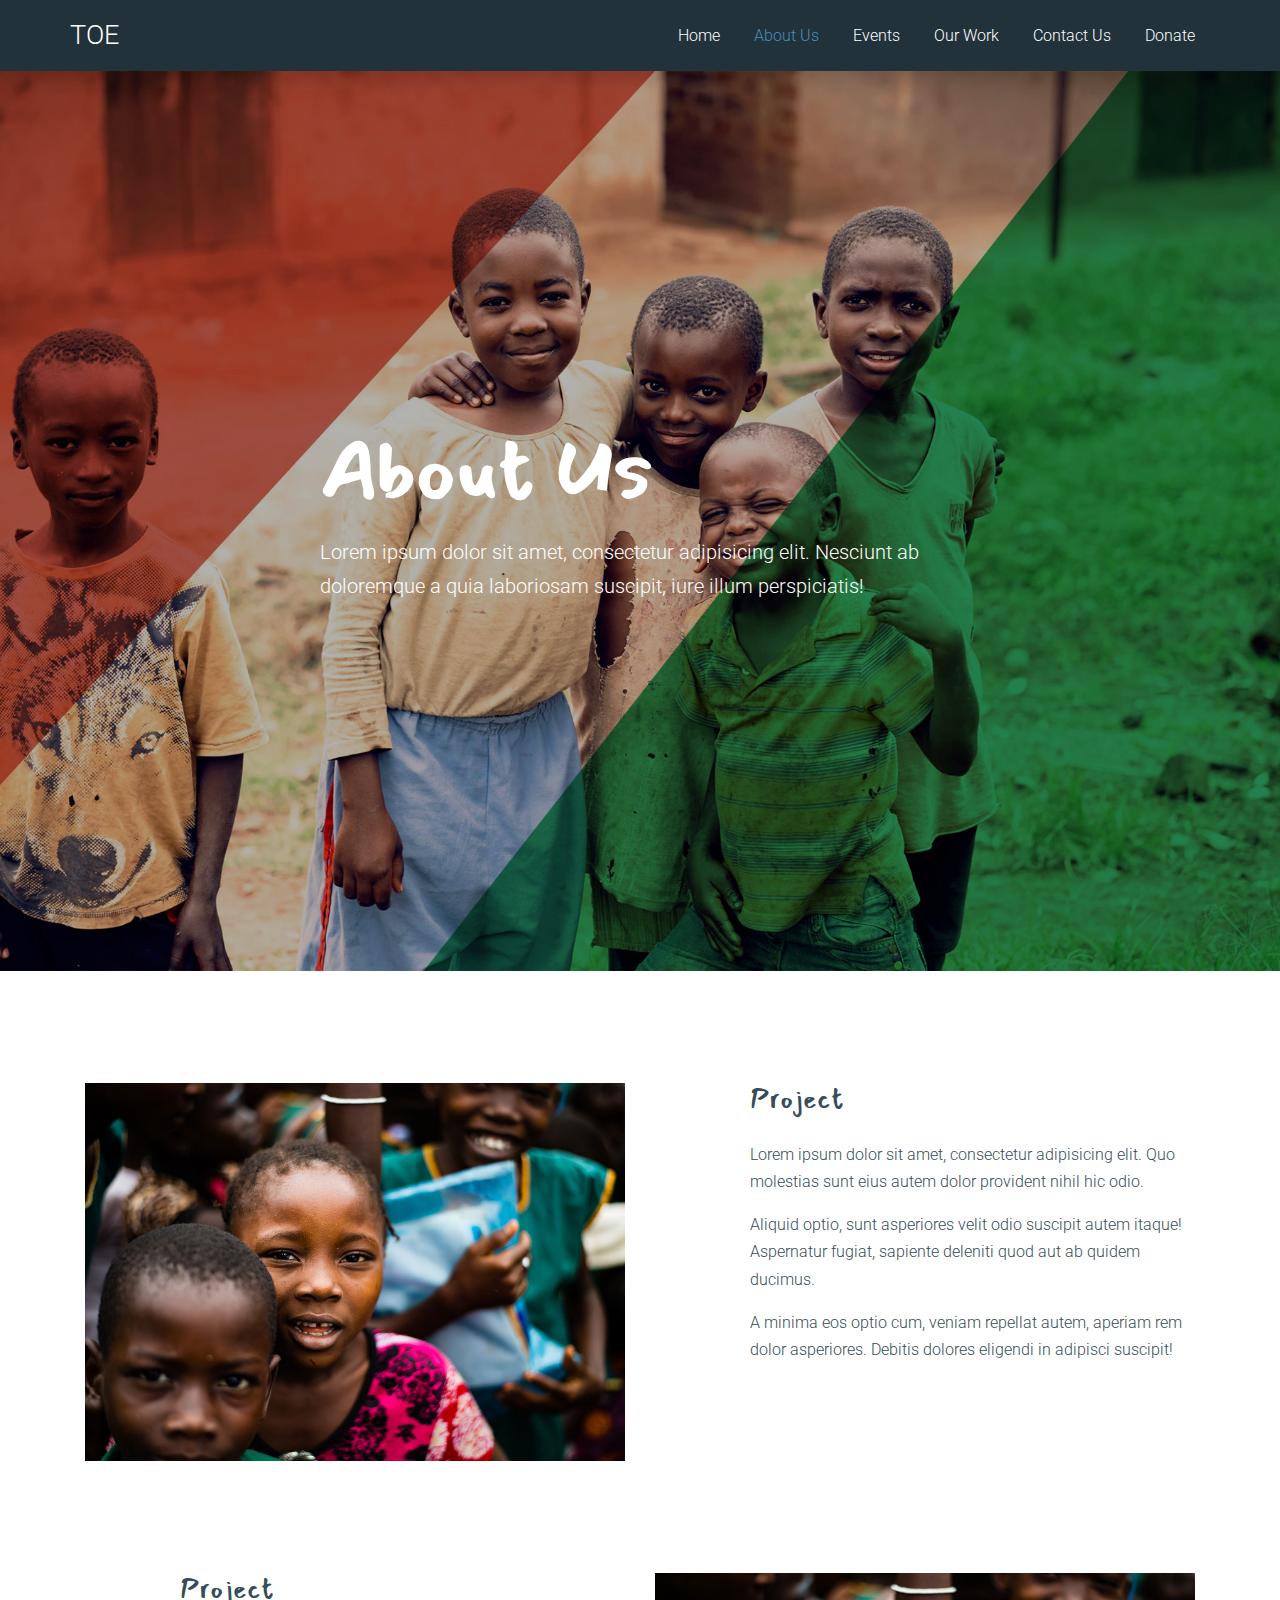
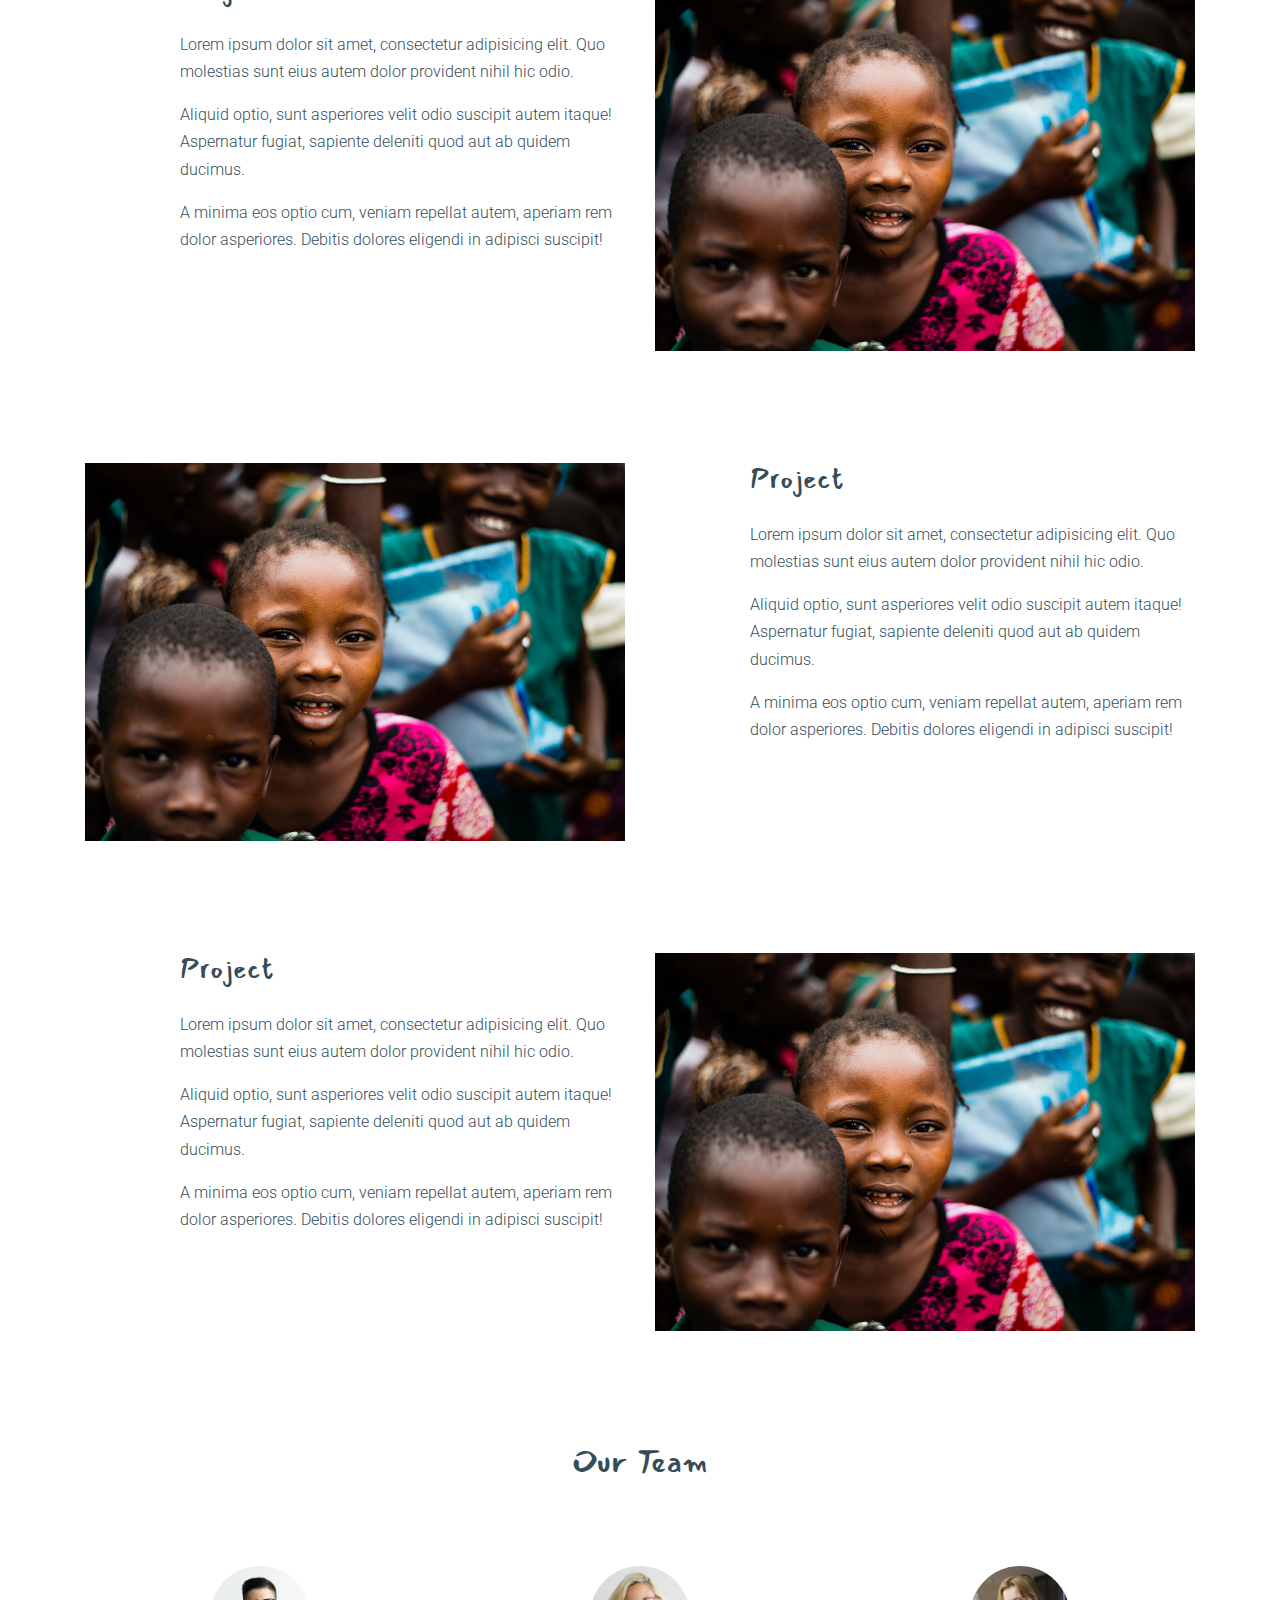
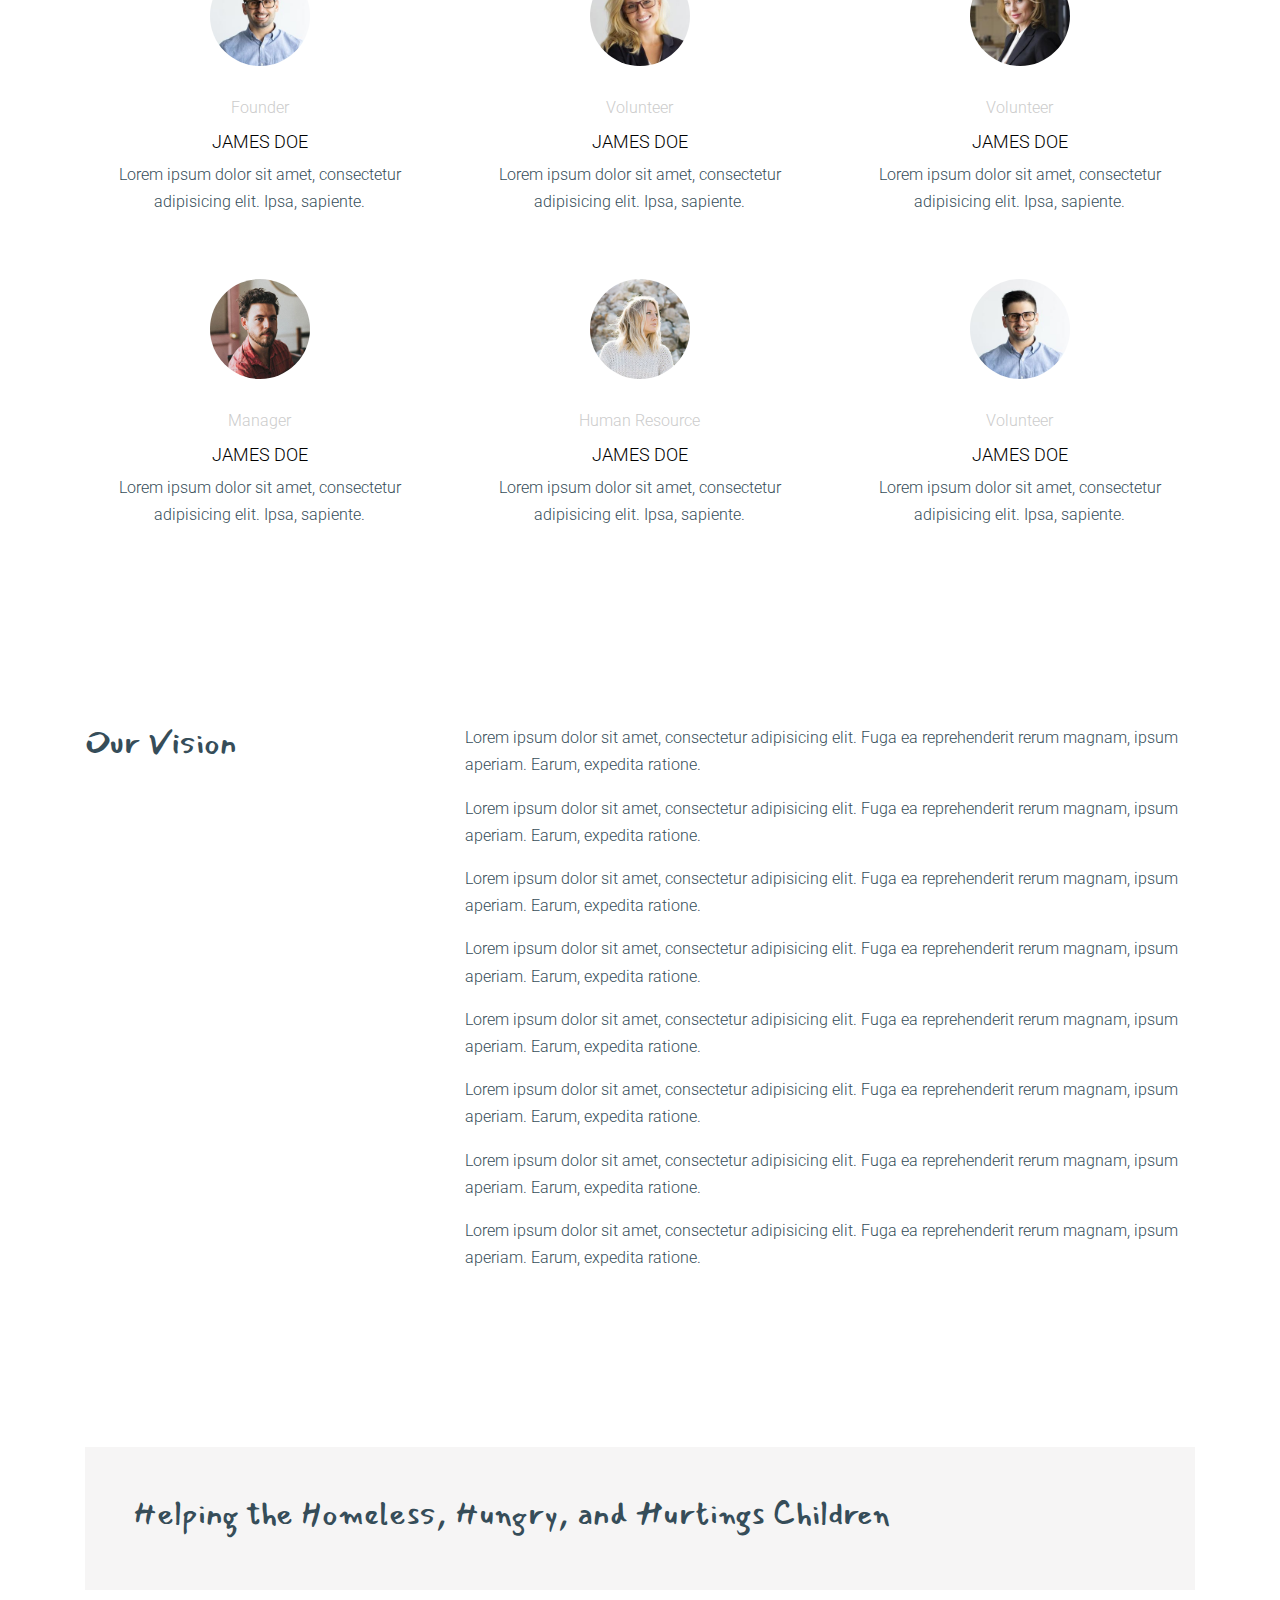
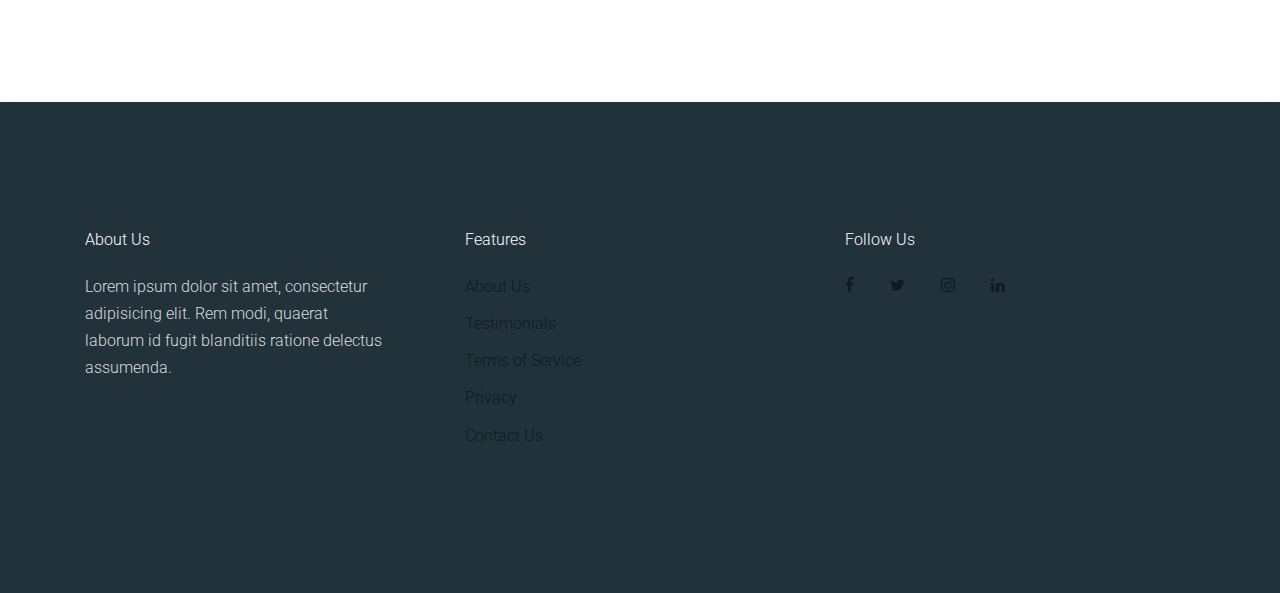
==== commit 59cc2ce7: "structure about page" ====
--- a/about.html
+++ b/about.html
@@ -108,24 +108,75 @@
     </div>
     
     
-    <div class="site-section">
+    <div class="site-section" style="padding-bottom: 0px">
       <div class="container">
         <div class="row">
           <div class="col-md-6">
             <img src="images/img_2.jpg" alt="Image" class="img-fluid">
           </div>
           <div class="col-md-5 ml-auto">
-            <h3 class="text-cursive mb-4">Our Mission</h3>
+            <h3 class="text-cursive mb-4">Project </h3>
             <p>Lorem ipsum dolor sit amet, consectetur adipisicing elit. Quo molestias sunt eius autem dolor provident nihil hic odio.</p>
             <p>Aliquid optio, sunt asperiores velit odio suscipit autem itaque! Aspernatur fugiat, sapiente deleniti quod aut ab quidem ducimus.</p>
             <p>A minima eos optio cum, veniam repellat autem, aperiam rem dolor asperiores. Debitis dolores eligendi in adipisci suscipit!</p>
-            <p><a href="#" class="btn btn-info rounded-0 px-4">Contact Us</a></p>
-          </div>
-        </div>
-      </div>
-    </div>
-    
-    <div class="site-section">
+            <!-- <p><a href="#" class="btn btn-info rounded-0 px-4">Contact Us</a></p> -->
+          </div>
+        </div>
+      </div>
+    </div>
+
+    <div class="site-section" style="padding-bottom: 0px">
+      <div class="container">
+        <div class="row">
+          <div class="col-md-5 ml-auto">
+            <h3 class="text-cursive mb-4">Project </h3>
+            <p>Lorem ipsum dolor sit amet, consectetur adipisicing elit. Quo molestias sunt eius autem dolor provident nihil hic odio.</p>
+            <p>Aliquid optio, sunt asperiores velit odio suscipit autem itaque! Aspernatur fugiat, sapiente deleniti quod aut ab quidem ducimus.</p>
+            <p>A minima eos optio cum, veniam repellat autem, aperiam rem dolor asperiores. Debitis dolores eligendi in adipisci suscipit!</p>
+            <!-- <p><a href="#" class="btn btn-info rounded-0 px-4">Contact Us</a></p> -->
+          </div>
+          <div class="col-md-6">
+            <img src="images/img_2.jpg" alt="Image" class="img-fluid">
+          </div>
+        </div>
+      </div>
+    </div>
+
+    <div class="site-section" style="padding-bottom: 0px">
+      <div class="container">
+        <div class="row">
+          <div class="col-md-6">
+            <img src="images/img_2.jpg" alt="Image" class="img-fluid">
+          </div>
+          <div class="col-md-5 ml-auto">
+            <h3 class="text-cursive mb-4">Project </h3>
+            <p>Lorem ipsum dolor sit amet, consectetur adipisicing elit. Quo molestias sunt eius autem dolor provident nihil hic odio.</p>
+            <p>Aliquid optio, sunt asperiores velit odio suscipit autem itaque! Aspernatur fugiat, sapiente deleniti quod aut ab quidem ducimus.</p>
+            <p>A minima eos optio cum, veniam repellat autem, aperiam rem dolor asperiores. Debitis dolores eligendi in adipisci suscipit!</p>
+            <!-- <p><a href="#" class="btn btn-info rounded-0 px-4">Contact Us</a></p> -->
+          </div>
+        </div>
+      </div>
+    </div>
+
+    <div class="site-section" style="padding-bottom: 0px">
+      <div class="container">
+        <div class="row">
+          <div class="col-md-5 ml-auto">
+            <h3 class="text-cursive mb-4">Project </h3>
+            <p>Lorem ipsum dolor sit amet, consectetur adipisicing elit. Quo molestias sunt eius autem dolor provident nihil hic odio.</p>
+            <p>Aliquid optio, sunt asperiores velit odio suscipit autem itaque! Aspernatur fugiat, sapiente deleniti quod aut ab quidem ducimus.</p>
+            <p>A minima eos optio cum, veniam repellat autem, aperiam rem dolor asperiores. Debitis dolores eligendi in adipisci suscipit!</p>
+            <!-- <p><a href="#" class="btn btn-info rounded-0 px-4">Contact Us</a></p> -->
+          </div>
+          <div class="col-md-6">
+            <img src="images/img_2.jpg" alt="Image" class="img-fluid">
+          </div>
+        </div>
+      </div>
+    </div>
+    
+    <div class="site-section" style="padding-bottom: 0px">
       <div class="container">
         <div class="row mb-5 justify-content-center">
           <div class="col-md-6 text-center mb-5">
@@ -221,21 +272,29 @@
         </div>
       </div>
     </div>
-    <div class="site-section">
+    <div class="site-section" style="padding-bottom: 0px">
       <div class="container">
         
         <div class="row mb-5 align-items-st">
           <div class="col-md-4">
             <div class="heading-20219">
-              <h2 class="title text-cursive">Testimonials</h2>
+              <h2 class="title text-cursive">Our Vision</h2>
             </div>
           </div>
           <div class="col-md-8">
             <p>Lorem ipsum dolor sit amet, consectetur adipisicing elit. Fuga ea reprehenderit rerum magnam, ipsum aperiam. Earum, expedita ratione.</p>
-          </div>
-        </div>
-
-        <div class="row">
+            <p>Lorem ipsum dolor sit amet, consectetur adipisicing elit. Fuga ea reprehenderit rerum magnam, ipsum aperiam. Earum, expedita ratione.</p>
+            <p>Lorem ipsum dolor sit amet, consectetur adipisicing elit. Fuga ea reprehenderit rerum magnam, ipsum aperiam. Earum, expedita ratione.</p>
+            <p>Lorem ipsum dolor sit amet, consectetur adipisicing elit. Fuga ea reprehenderit rerum magnam, ipsum aperiam. Earum, expedita ratione.</p>
+            <p>Lorem ipsum dolor sit amet, consectetur adipisicing elit. Fuga ea reprehenderit rerum magnam, ipsum aperiam. Earum, expedita ratione.</p>
+            <p>Lorem ipsum dolor sit amet, consectetur adipisicing elit. Fuga ea reprehenderit rerum magnam, ipsum aperiam. Earum, expedita ratione.</p>
+            <p>Lorem ipsum dolor sit amet, consectetur adipisicing elit. Fuga ea reprehenderit rerum magnam, ipsum aperiam. Earum, expedita ratione.</p>
+            <p>Lorem ipsum dolor sit amet, consectetur adipisicing elit. Fuga ea reprehenderit rerum magnam, ipsum aperiam. Earum, expedita ratione.</p>
+
+          </div>
+        </div>
+
+        <!-- <div class="row">
           <div class="col-md-4">
               <div class="cause shadow-sm">
               
@@ -330,7 +389,7 @@
               </div>
 
           </div>
-        </div>
+        </div> -->
       </div>
     </div>
 
--- a/css/style.css
+++ b/css/style.css
@@ -470,7 +470,7 @@
   position: relative;
   top: 0;
   width: 100%;
-  padding: 1rem; }
+  padding: .125rem; }
   @media (max-width: 991.98px) {
     .site-navbar {
       padding-top: 3rem;
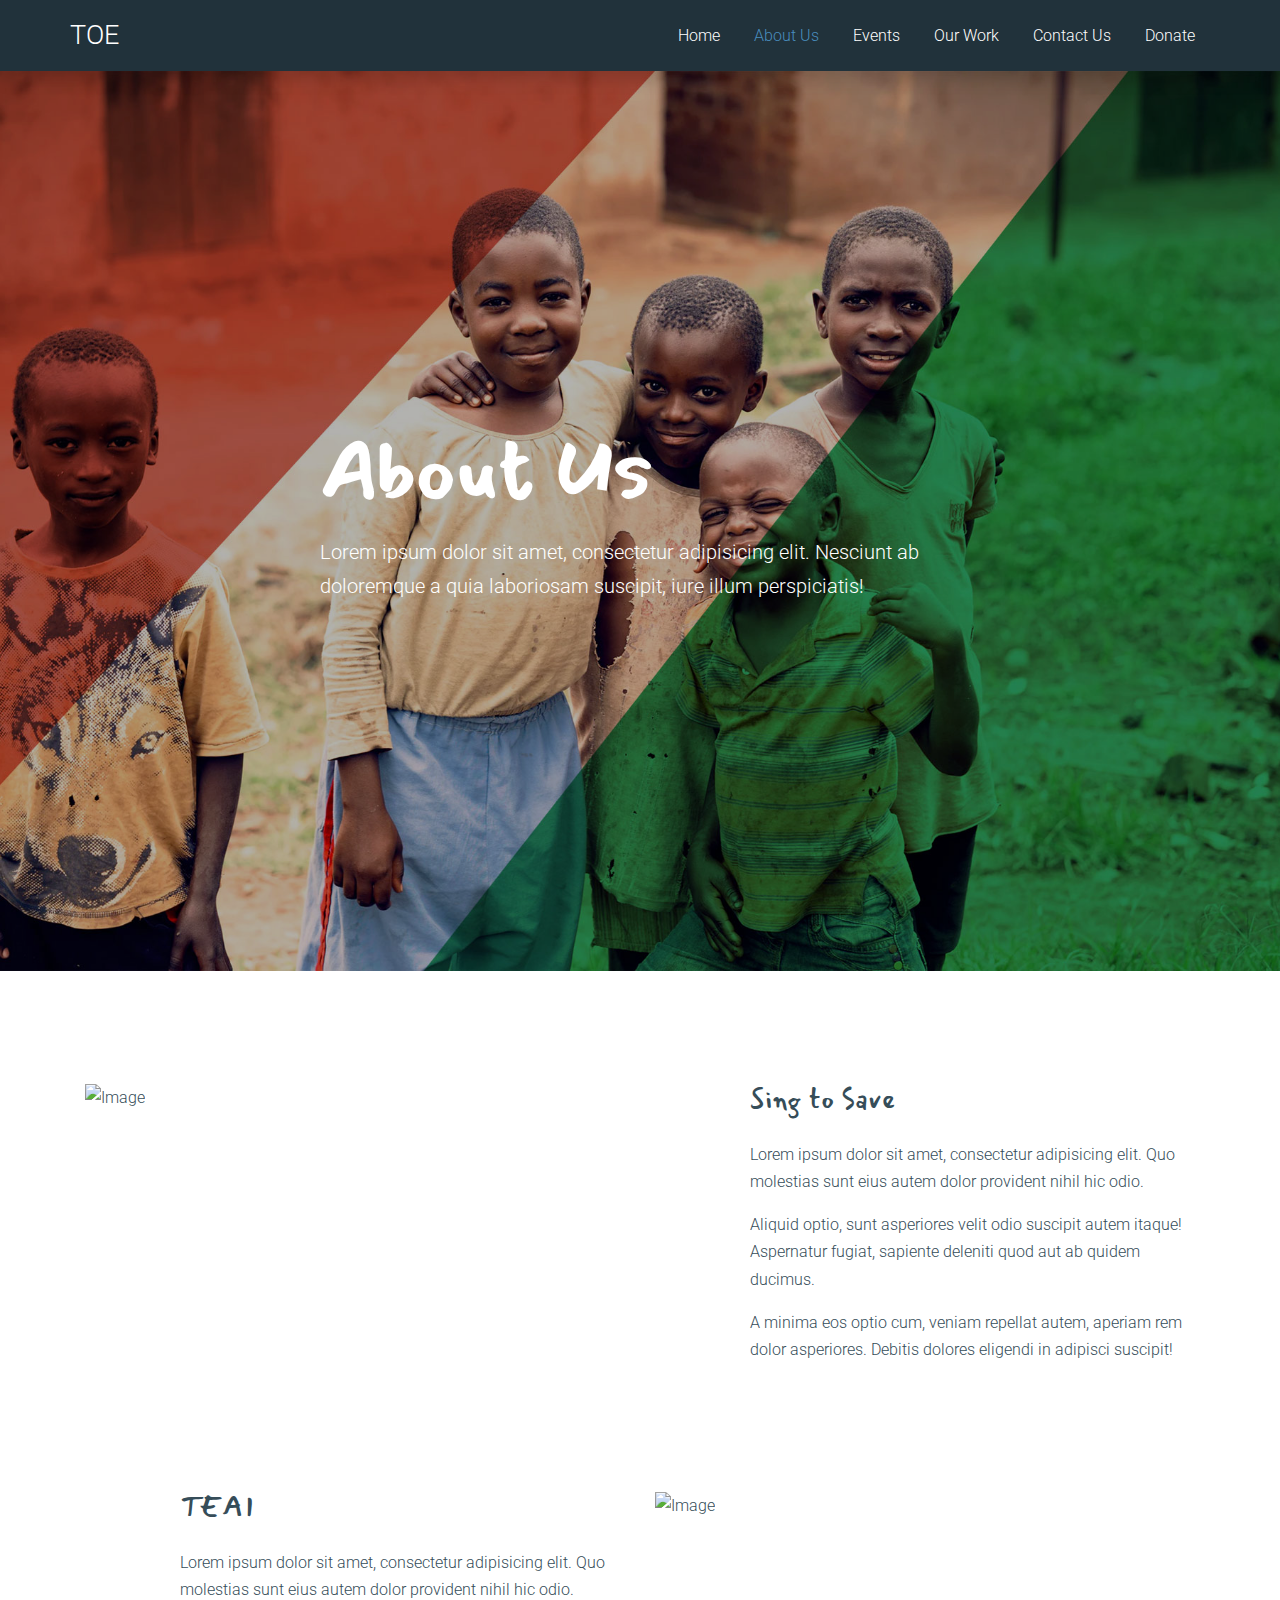
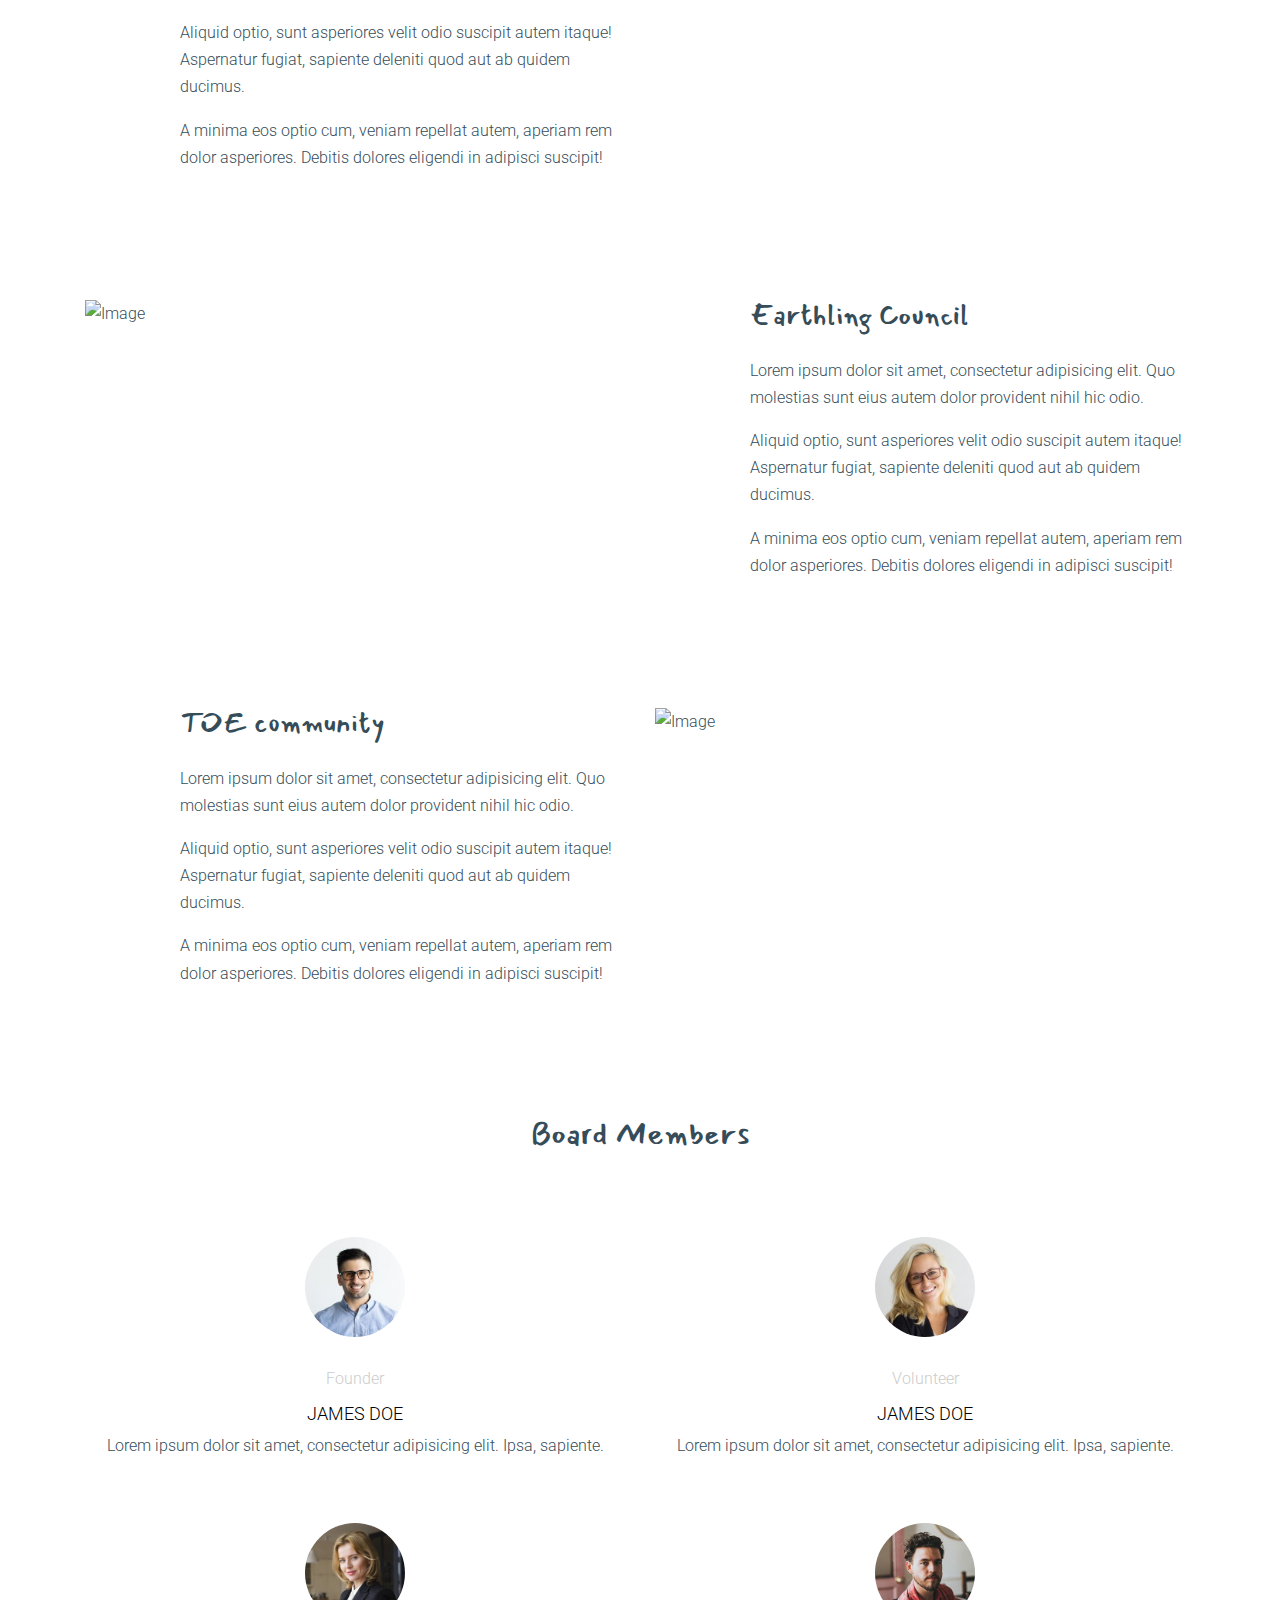
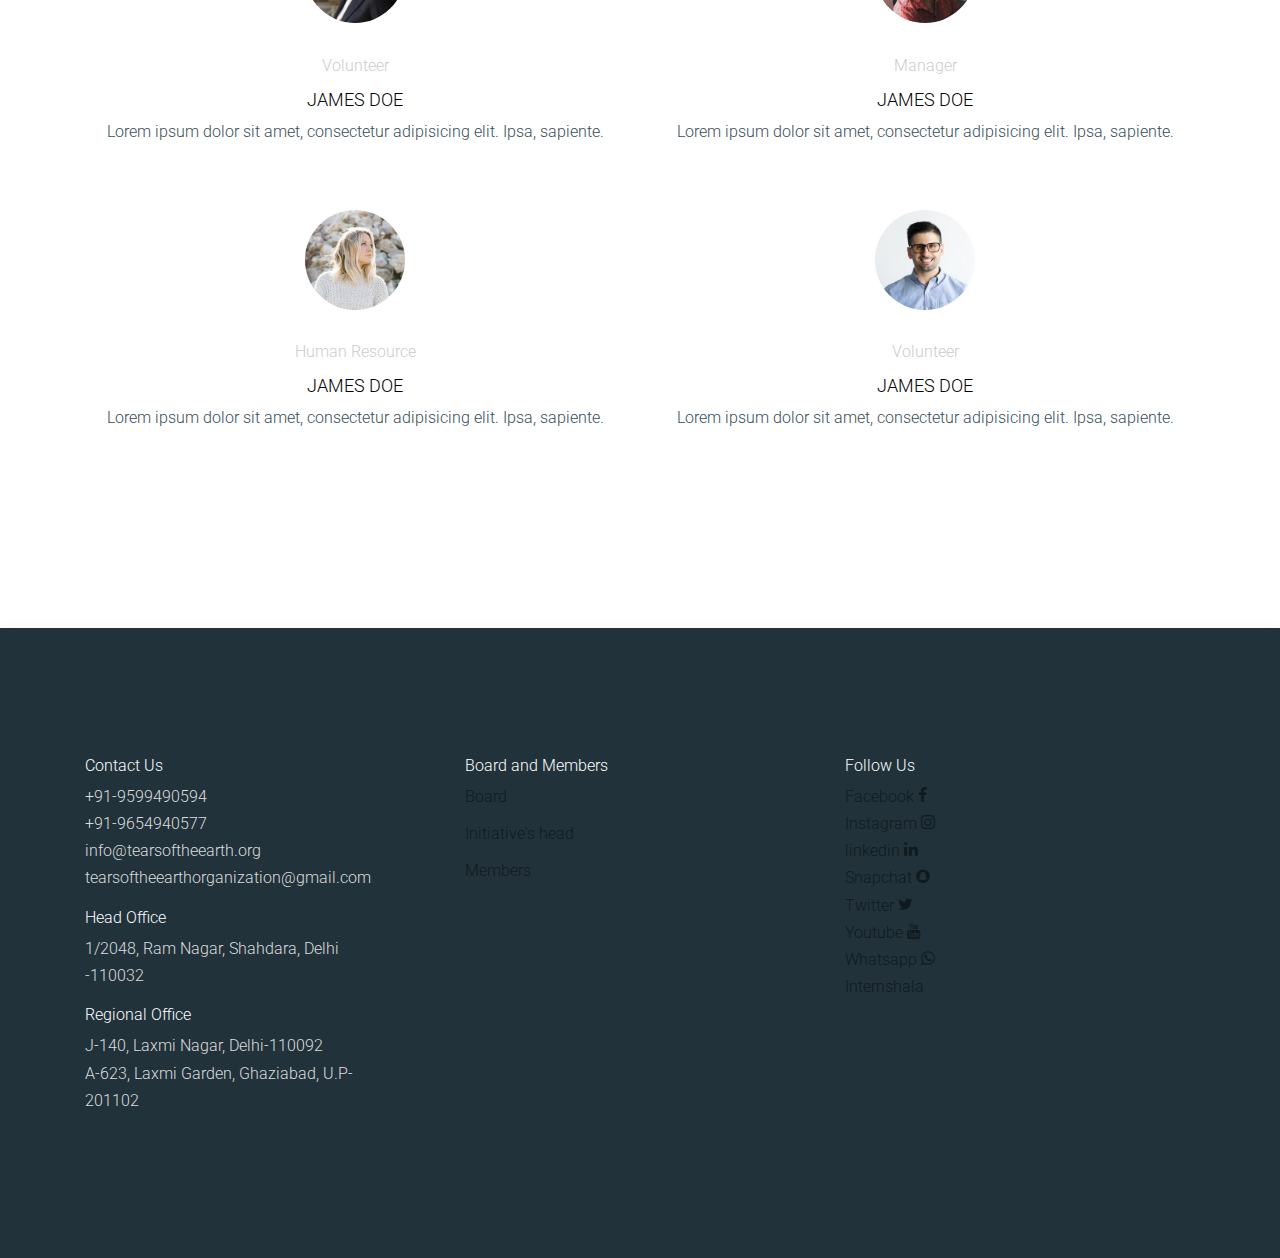
==== commit 0e76c30d: "Update about.html" ====
--- a/about.html
+++ b/about.html
@@ -112,10 +112,10 @@
       <div class="container">
         <div class="row">
           <div class="col-md-6">
-            <img src="images/img_2.jpg" alt="Image" class="img-fluid">
-          </div>
-          <div class="col-md-5 ml-auto">
-            <h3 class="text-cursive mb-4">Project </h3>
+            <img src="images/TOE M&E WEGFA.jpg" alt="Image" class="img-fluid">
+          </div>
+          <div class="col-md-5 ml-auto" id="sing-to-save">
+            <h3 class="text-cursive mb-4">Sing to Save</h3>
             <p>Lorem ipsum dolor sit amet, consectetur adipisicing elit. Quo molestias sunt eius autem dolor provident nihil hic odio.</p>
             <p>Aliquid optio, sunt asperiores velit odio suscipit autem itaque! Aspernatur fugiat, sapiente deleniti quod aut ab quidem ducimus.</p>
             <p>A minima eos optio cum, veniam repellat autem, aperiam rem dolor asperiores. Debitis dolores eligendi in adipisci suscipit!</p>
@@ -128,15 +128,15 @@
     <div class="site-section" style="padding-bottom: 0px">
       <div class="container">
         <div class="row">
-          <div class="col-md-5 ml-auto">
-            <h3 class="text-cursive mb-4">Project </h3>
+          <div class="col-md-5 ml-auto" id="teai">
+            <h3 class="text-cursive mb-4">TEAI</h3>
             <p>Lorem ipsum dolor sit amet, consectetur adipisicing elit. Quo molestias sunt eius autem dolor provident nihil hic odio.</p>
             <p>Aliquid optio, sunt asperiores velit odio suscipit autem itaque! Aspernatur fugiat, sapiente deleniti quod aut ab quidem ducimus.</p>
             <p>A minima eos optio cum, veniam repellat autem, aperiam rem dolor asperiores. Debitis dolores eligendi in adipisci suscipit!</p>
             <!-- <p><a href="#" class="btn btn-info rounded-0 px-4">Contact Us</a></p> -->
           </div>
           <div class="col-md-6">
-            <img src="images/img_2.jpg" alt="Image" class="img-fluid">
+            <img src="images/TEAI New Logo Color.jpg" alt="Image" class="img-fluid">
           </div>
         </div>
       </div>
@@ -146,10 +146,10 @@
       <div class="container">
         <div class="row">
           <div class="col-md-6">
-            <img src="images/img_2.jpg" alt="Image" class="img-fluid">
-          </div>
-          <div class="col-md-5 ml-auto">
-            <h3 class="text-cursive mb-4">Project </h3>
+            <img src="images/EC NEW PNG.png" alt="Image" class="img-fluid">
+          </div>
+          <div class="col-md-5 ml-auto" id="earthling-council">
+            <h3 class="text-cursive mb-4">Earthling Council</h3>
             <p>Lorem ipsum dolor sit amet, consectetur adipisicing elit. Quo molestias sunt eius autem dolor provident nihil hic odio.</p>
             <p>Aliquid optio, sunt asperiores velit odio suscipit autem itaque! Aspernatur fugiat, sapiente deleniti quod aut ab quidem ducimus.</p>
             <p>A minima eos optio cum, veniam repellat autem, aperiam rem dolor asperiores. Debitis dolores eligendi in adipisci suscipit!</p>
@@ -162,30 +162,30 @@
     <div class="site-section" style="padding-bottom: 0px">
       <div class="container">
         <div class="row">
-          <div class="col-md-5 ml-auto">
-            <h3 class="text-cursive mb-4">Project </h3>
+          <div class="col-md-5 ml-auto" id="toe-community">
+            <h3 class="text-cursive mb-4">TOE community</h3>
             <p>Lorem ipsum dolor sit amet, consectetur adipisicing elit. Quo molestias sunt eius autem dolor provident nihil hic odio.</p>
             <p>Aliquid optio, sunt asperiores velit odio suscipit autem itaque! Aspernatur fugiat, sapiente deleniti quod aut ab quidem ducimus.</p>
             <p>A minima eos optio cum, veniam repellat autem, aperiam rem dolor asperiores. Debitis dolores eligendi in adipisci suscipit!</p>
             <!-- <p><a href="#" class="btn btn-info rounded-0 px-4">Contact Us</a></p> -->
           </div>
           <div class="col-md-6">
-            <img src="images/img_2.jpg" alt="Image" class="img-fluid">
-          </div>
-        </div>
-      </div>
-    </div>
-    
-    <div class="site-section" style="padding-bottom: 0px">
-      <div class="container">
+            <img src="images/Toe community New Logo.jpg" alt="Image" class="img-fluid">
+          </div>
+        </div>
+      </div>
+    </div>
+    
+    <div class="site-section">
+      <div class="container" id="boards">
         <div class="row mb-5 justify-content-center">
           <div class="col-md-6 text-center mb-5">
-            <h2 class="text-cursive">Our Team</h2>
+            <h2 class="text-cursive">Board Members</h2>
           </div>
         </div>
         <div class="row align-items-stretch">
 
-          <div class="col-lg-4 col-md-6 mb-5">
+          <div class="col-lg-6 col-md-6 mb-5">
             <div class="post-entry-1 h-100 bg-white text-center">
               <a href="#" class="d-inline-block">
                 <img src="images/person_1.jpg" alt="Image"
@@ -198,7 +198,7 @@
               </div>
             </div>
           </div>
-          <div class="col-lg-4 col-md-6 mb-5">
+          <div class="col-lg-6 col-md-6 mb-5">
             <div class="post-entry-1 h-100 bg-white text-center">
               <a href="#" class="d-inline-block">
                 <img src="images/person_2.jpg" alt="Image"
@@ -212,7 +212,7 @@
             </div>
           </div>
 
-          <div class="col-lg-4 col-md-6 mb-5">
+          <div class="col-lg-6 col-md-6 mb-5">
             <div class="post-entry-1 h-100 bg-white text-center">
               <a href="#" class="d-inline-block">
                 <img src="images/person_3.jpg" alt="Image"
@@ -226,7 +226,7 @@
             </div>
           </div>
 
-          <div class="col-lg-4 col-md-6 mb-5">
+          <div class="col-lg-6 col-md-6 mb-5">
             <div class="post-entry-1 h-100 bg-white text-center">
               <a href="#" class="d-inline-block">
                 <img src="images/person_4.jpg" alt="Image"
@@ -240,7 +240,7 @@
             </div>
           </div>
 
-          <div class="col-lg-4 col-md-6 mb-5">
+          <div class="col-lg-6 col-md-6 mb-5">
             <div class="post-entry-1 h-100 bg-white text-center">
               <a href="#" class="d-inline-block">
                 <img src="images/person_5.jpg" alt="Image"
@@ -254,7 +254,7 @@
             </div>
           </div>
 
-          <div class="col-lg-4 col-md-6 mb-5">
+          <div class="col-lg- col-md-6 mb-5">
             <div class="post-entry-1 h-100 bg-white text-center">
               <a href="#" class="d-inline-block">
                 <img src="images/person_1.jpg" alt="Image"
@@ -272,7 +272,7 @@
         </div>
       </div>
     </div>
-    <div class="site-section" style="padding-bottom: 0px">
+    <!-- <div class="site-section" style="padding-bottom: 0px">
       <div class="container">
         
         <div class="row mb-5 align-items-st">
@@ -292,7 +292,7 @@
             <p>Lorem ipsum dolor sit amet, consectetur adipisicing elit. Fuga ea reprehenderit rerum magnam, ipsum aperiam. Earum, expedita ratione.</p>
 
           </div>
-        </div>
+        </div> -->
 
         <!-- <div class="row">
           <div class="col-md-4">
@@ -390,22 +390,22 @@
 
           </div>
         </div> -->
-      </div>
-    </div>
-
-    
-
-
-    <div class="site-section">
+      <!-- </div>
+    </div> -->
+
+    
+
+
+    <!-- <div class="site-section">
       <div class="container">
         
             <div class="d-md-flex cta-20101 align-self-center bg-light p-5">
-              <div class=""><h2 class="text-cursive">Helping the Homeless, Hungry, and Hurtings Children</h2></div>
+              <div class=""><h2 class="text-cursive">Helping the Homeless, Hungry, and Hurtings Children</h2></div> -->
               <!-- <div class="ml-auto"><a href="#" class="btn btn-info">Donate Now</a></div> -->
-            </div>
+            <!-- </div>
         
       </div>
-    </div>
+    </div> -->
     
     <footer class="site-footer bg-secondary shadow">
       <div class="container">
@@ -413,18 +413,23 @@
           <div class="col-md-6">
             <div class="row">
               <div class="col-md-7">
-                <h2 class="footer-heading mb-4">About Us</h2>
-                <p>Lorem ipsum dolor sit amet, consectetur adipisicing elit. Rem modi, quaerat laborum id fugit blanditiis ratione delectus assumenda.</p>
-
+                <h2 class="footer-heading ">Contact Us</h2>
+                <p style="margin-bottom: 0px;">+91-9599490594</p>
+                <p style="margin-bottom: 0px;">+91-9654940577</p>
+                <p style="margin-bottom: 0px;">info@tearsoftheearth.org</p>
+                <p>tearsoftheearthorganization@gmail.com</p>
+                <h2 class="footer-heading ">Head Office</h2>
+                <p>1/2048, Ram Nagar, Shahdara, Delhi -110032</p>
+                <h2 class="footer-heading ">Regional Office</h2>
+                <p style="margin-bottom: 0px;">J-140, Laxmi Nagar, Delhi-110092</p>
+                <p>A-623, Laxmi Garden, Ghaziabad, U.P-201102</p>
               </div>
               <div class="col-md-4 ml-auto">
-                <h2 class="footer-heading mb-4">Features</h2>
+                <h2 class="footer-heading ">Board and Members</h2>
                 <ul class="list-unstyled">
-                  <li><a href="#">About Us</a></li>
-                  <li><a href="#">Testimonials</a></li>
-                  <li><a href="#">Terms of Service</a></li>
-                  <li><a href="#">Privacy</a></li>
-                  <li><a href="#">Contact Us</a></li>
+                  <li><a href="about.html#boards">Board</a></li>
+                  <li><a href="about.html#boards">Initiative's head</a></li>
+                  <li><a href="about.html#boards">Members</a></li>
                 </ul>
               </div>
 
@@ -444,15 +449,19 @@
             </div> -->
 
 
-            <h2 class="footer-heading mb-4">Follow Us</h2>
-            <a href="#about-section" class="smoothscroll pl-0 pr-3"><span class="icon-facebook"></span></a>
-            <a href="#" class="pl-3 pr-3"><span class="icon-twitter"></span></a>
-            <a href="#" class="pl-3 pr-3"><span class="icon-instagram"></span></a>
-            <a href="#" class="pl-3 pr-3"><span class="icon-linkedin"></span></a>
-            </form>
-          </div>
+            <h2 class="footer-heading mb-2">Follow Us</h2>
+            <div><a href="#">Facebook   <span class="icon-facebook"></span></a></div>
+            <div><a href="#">Instagram  <span class="icon-instagram"></span></a></div>
+            <div><a href="#">linkedin   <span class="icon-linkedin"></span></a></div>
+            <div><a href="#">Snapchat   <span class="icon-snapchat"></span></a></div>
+            <div><a href="#">Twitter    <span class="icon-twitter"></span></a></div>
+            <div><a href="#">Youtube    <span class="icon-youtube"></span></a></div>
+            <div><a href="#">Whatsapp   <span class="icon-whatsapp"></span></a></div>
+            <div><a href="#">Internshala<span class=""></span></a></div>
+          </div>
+          
         <!-- </div>
-           <div class="row pt-5 mt-5 text-center">
+         <div class="row pt-5 mt-5 text-center">
           <div class="col-md-12">
             <div class="pt-5">
               <p>
@@ -465,6 +474,7 @@
 
         </div> -->
       </div>
+      
     </footer>
 
     </div>
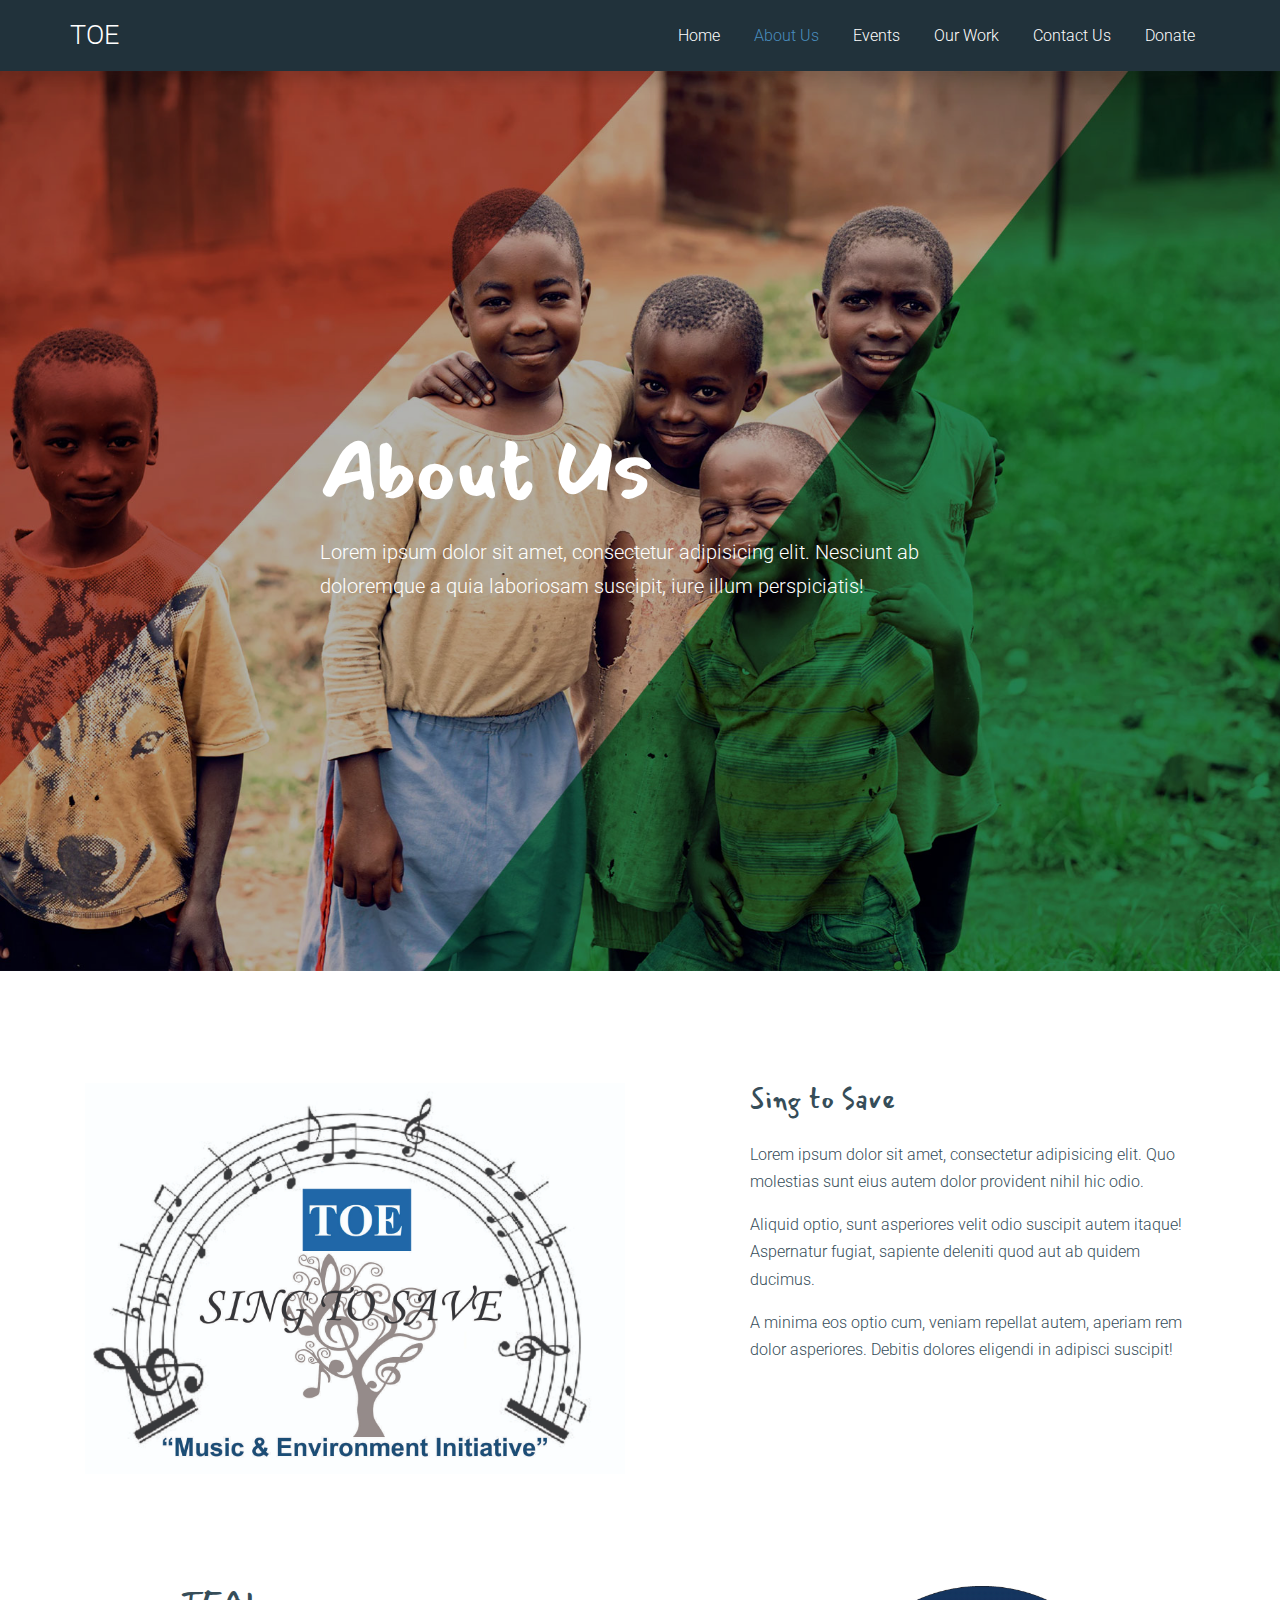
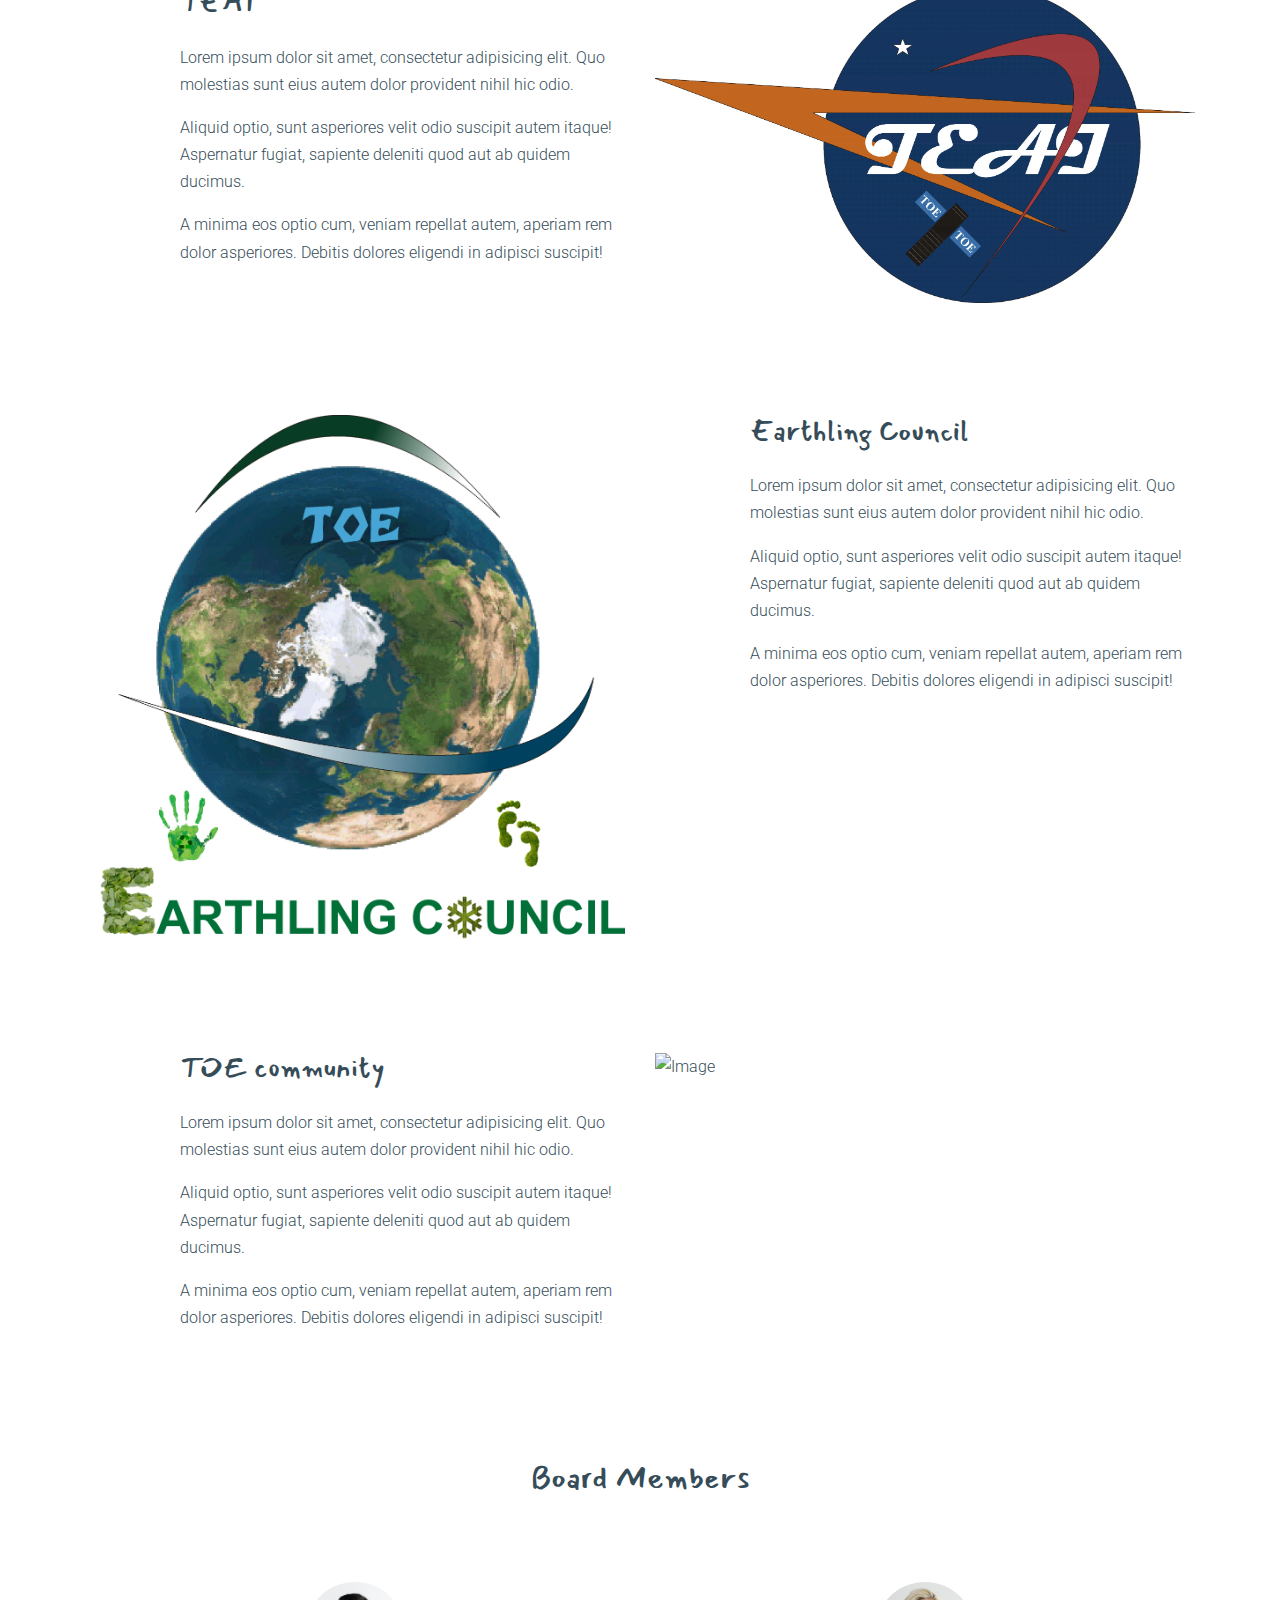
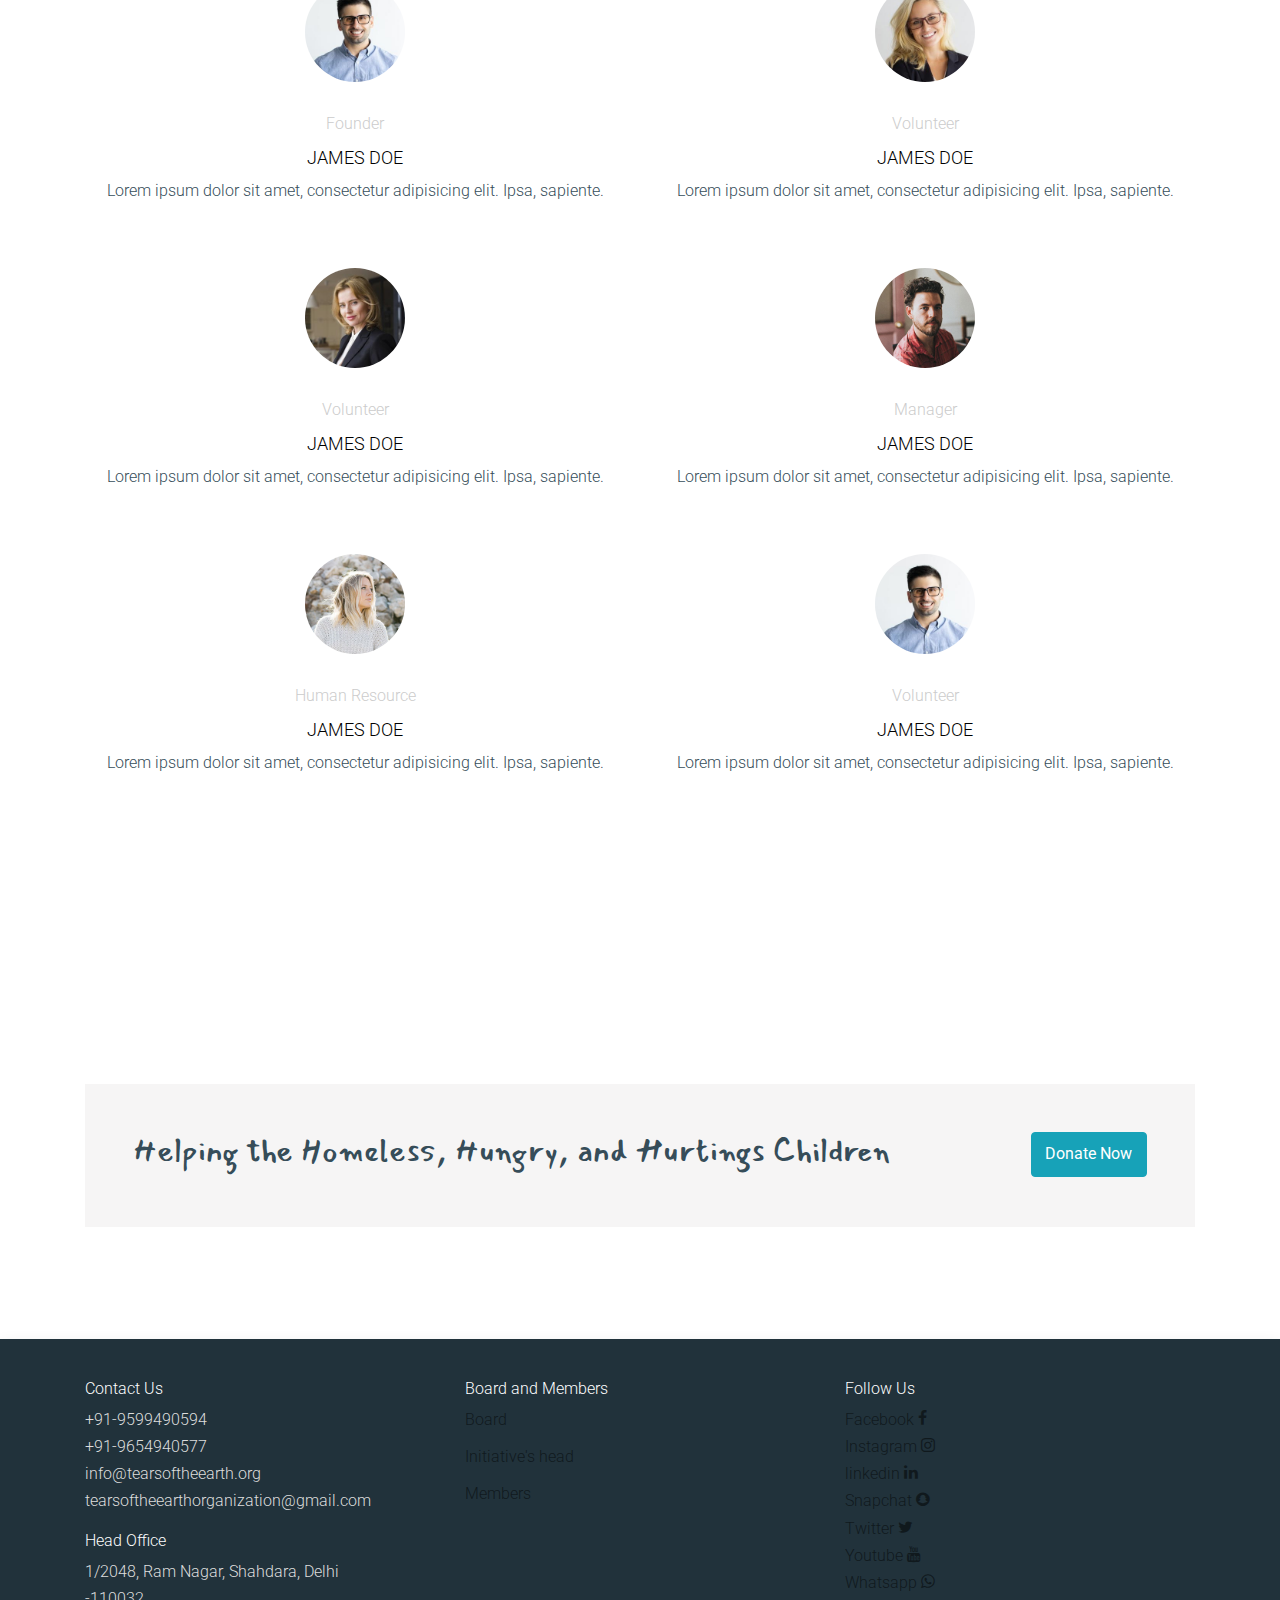
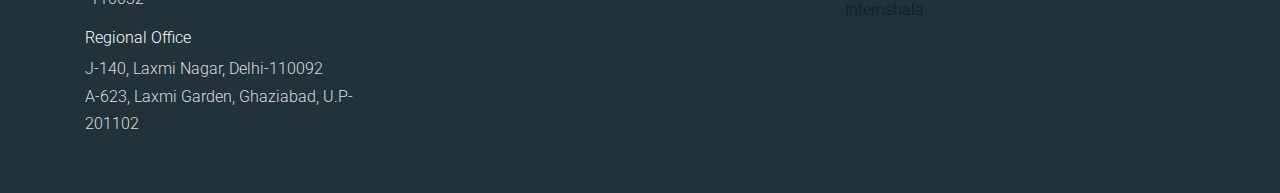
==== commit 0c5fde24: "Update about us" ====
--- a/about.html
+++ b/about.html
@@ -396,16 +396,16 @@
     
 
 
-    <!-- <div class="site-section">
+    <div class="site-section">
       <div class="container">
         
             <div class="d-md-flex cta-20101 align-self-center bg-light p-5">
-              <div class=""><h2 class="text-cursive">Helping the Homeless, Hungry, and Hurtings Children</h2></div> -->
-              <!-- <div class="ml-auto"><a href="#" class="btn btn-info">Donate Now</a></div> -->
-            <!-- </div>
+              <div class=""><h2 class="text-cursive">Helping the Homeless, Hungry, and Hurtings Children</h2></div> 
+               <div class="ml-auto"><a href="#" class="btn btn-info">Donate Now</a></div> 
+             </div>
         
       </div>
-    </div> -->
+    </div>
     
     <footer class="site-footer bg-secondary shadow">
       <div class="container">
--- a/css/style.css
+++ b/css/style.css
@@ -309,7 +309,7 @@
   background-color: #c9ccd4; }
   @media (min-width: 768px) {
     .site-footer {
-      padding: 8em 0; } }
+      padding: 2.5em 0; } }
   .site-footer .border-top {
     border-top: 1px solid rgba(255, 255, 255, 0.1) !important; }
   .site-footer p {
@@ -1712,7 +1712,8 @@
   .feature-29192-wrap .feature-29192 {
     width: 33.3333%;
     height: 300px;
-    background-size: cover;
+    background-size: contain;
+    background-repeat: no-repeat;
     background-position: center; }
     @media (max-width: 991.98px) {
       .feature-29192-wrap .feature-29192 {
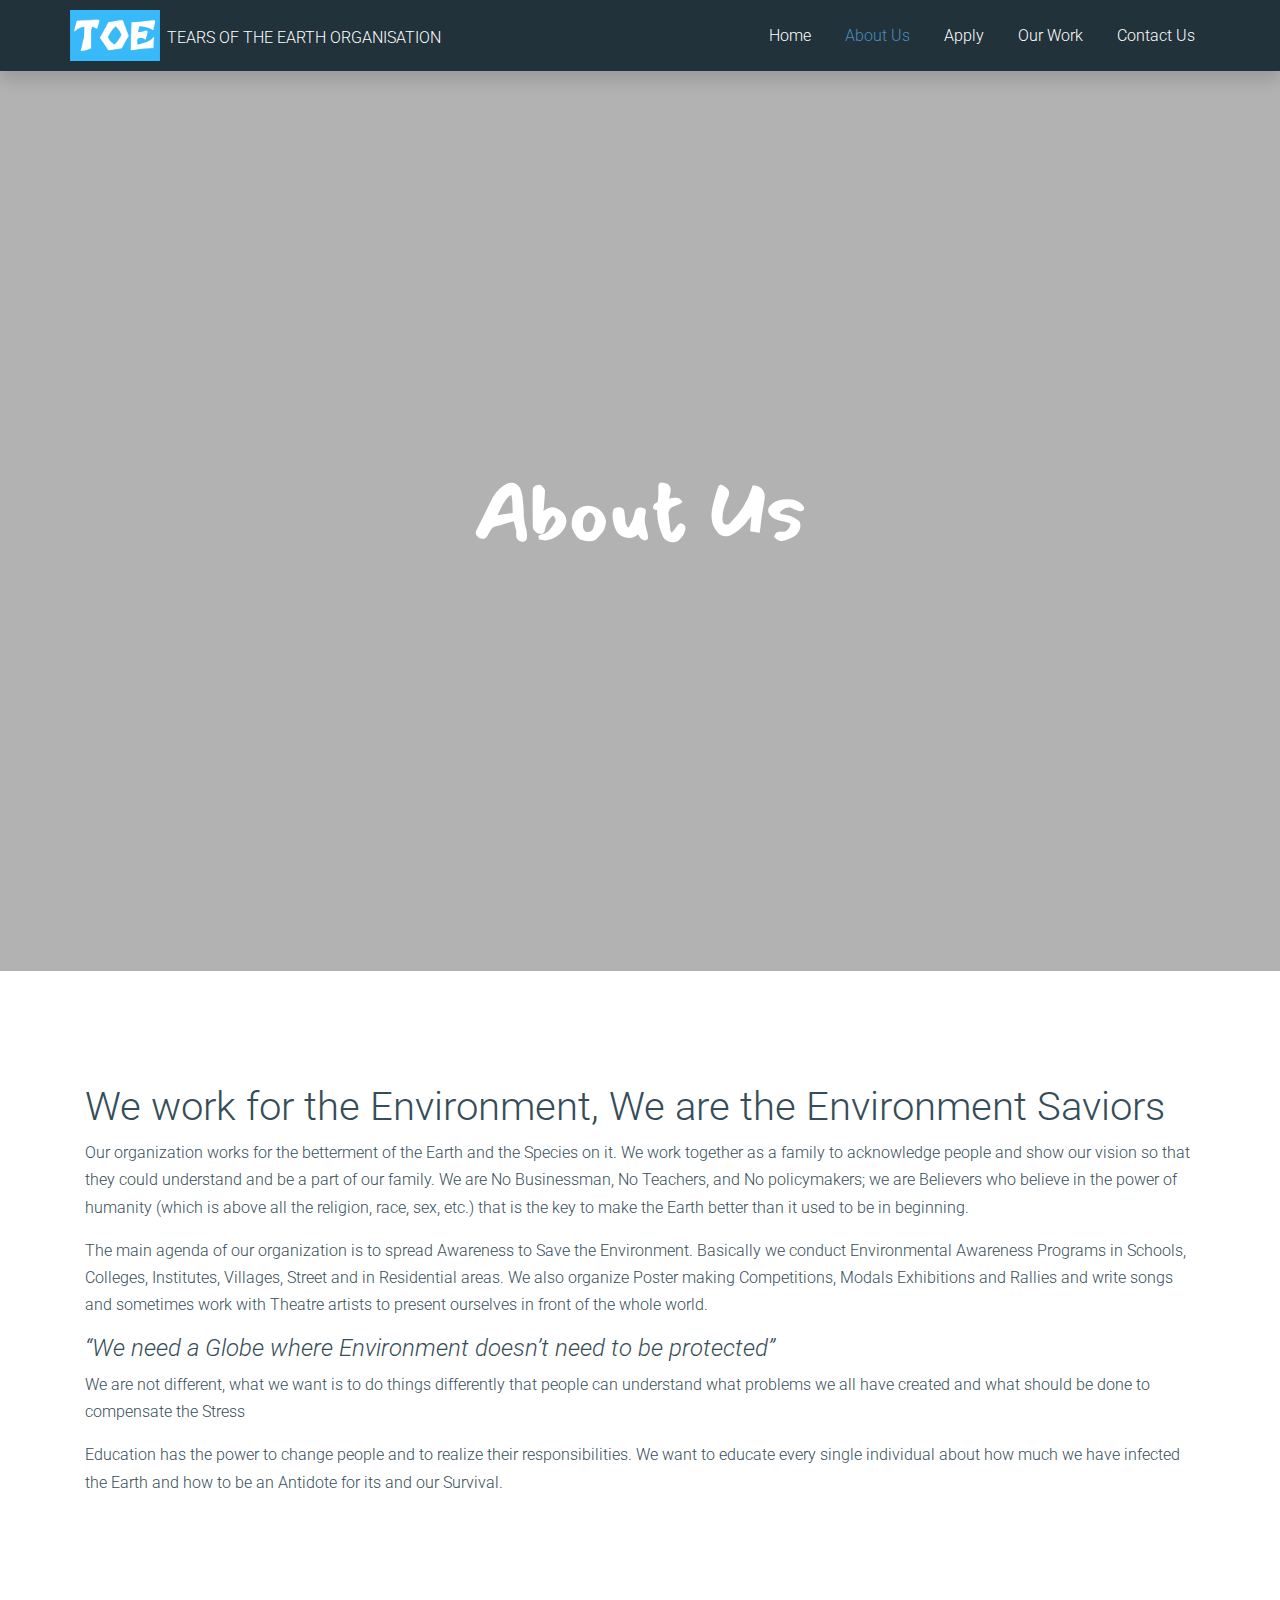
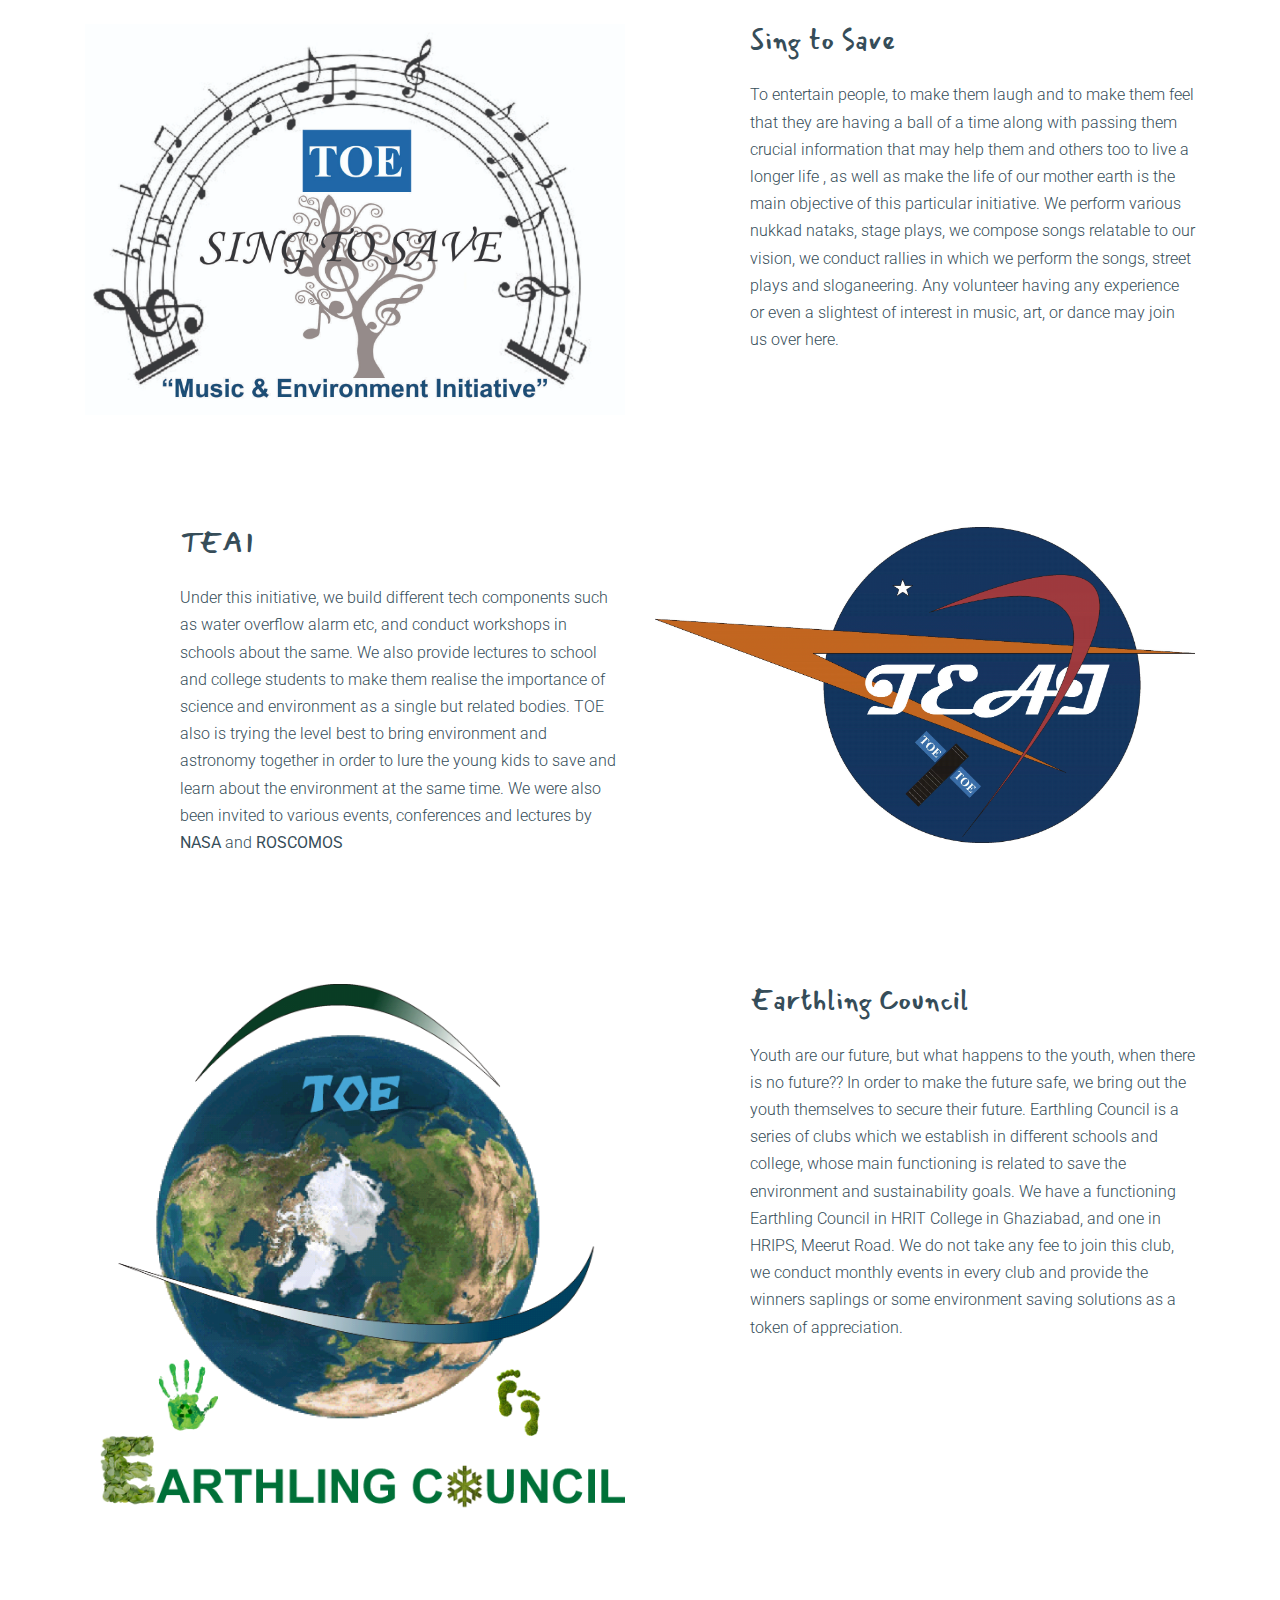
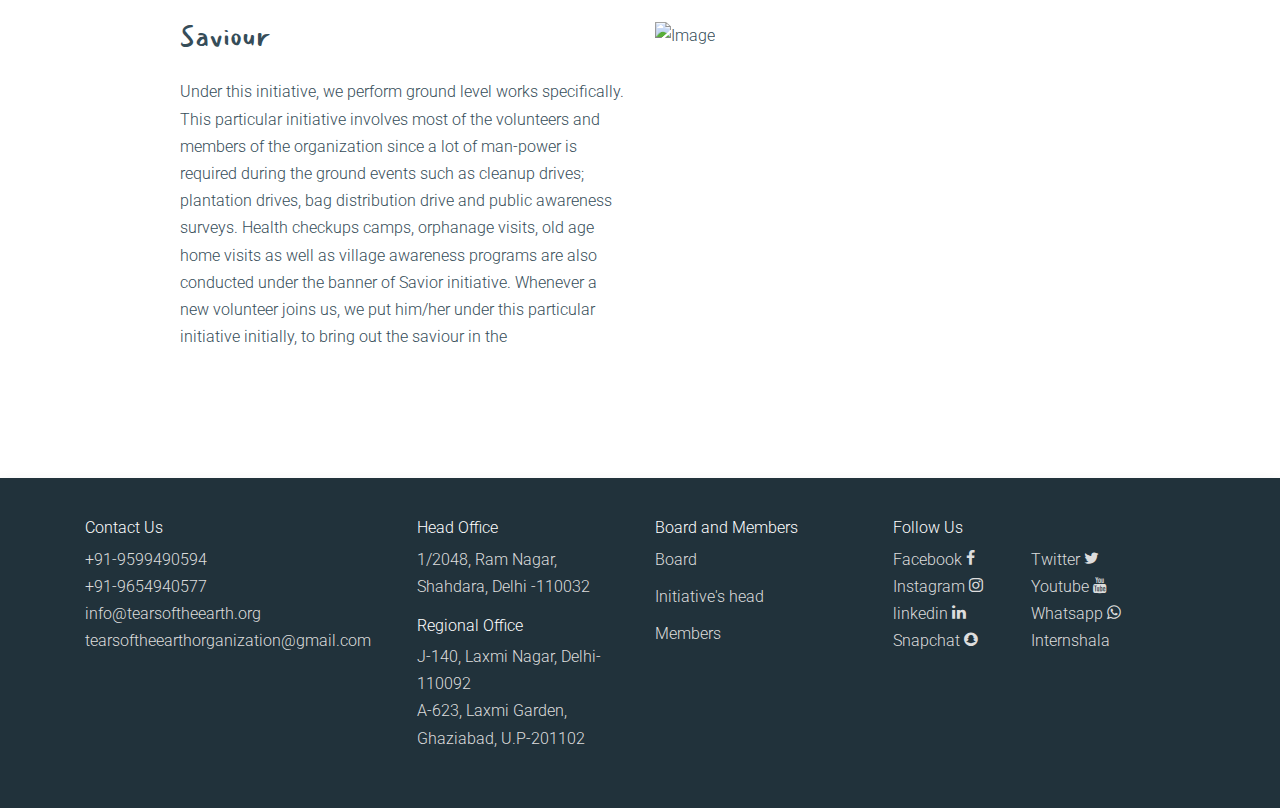
==== commit e3975531: "update about" ====
--- a/about.html
+++ b/about.html
@@ -59,36 +59,37 @@
       </div> -->
       <header class="site-navbar site-navbar-target bg-secondary shadow" role="banner">
 
-        <div class="container">
-          <div class="row align-items-center position-relative">
-            
-
-            <div class="site-logo">
-              <a href="index.html" class="text-white">toe</a>
-            </div>
-
-
-            <nav class="site-navigation text-left ml-auto " role="navigation">
-              <ul class="site-menu main-menu js-clone-nav ml-auto d-none d-lg-block">
-                <li><a href="index.html" class="nav-link">Home</a></li>
-                <li class="active"><a href="about.html" class="nav-link">About Us</a></li>
-                <li><a href="causes.html" class="nav-link">Events</a></li>
-                <li><a href="blog.html" class="nav-link">Our Work</a></li>
-                <li><a href="contact.html" class="nav-link">Contact Us</a></li>
-                <li><a href="donate.html" class="nav-link">Donate</a></li>
-
-              </ul>
-            </nav>
-
-
-            <div class="ml-auto toggle-button d-inline-block d-lg-none"><a href="#" class="site-menu-toggle py-5 js-menu-toggle text-white"><span class="icon-menu h3 text-white"></span></a></div>
-
-            
-
-          </div>
-        </div>
-
-      </header>
+          <div class="container">
+            <div class="row align-items-center position-relative">
+              
+  
+              <div class="site-logo">
+                <a href="index.html" class="text-white"><img src="images/TOE NEW LOGO.jpg" class="img-fluid position-relative" style="height: auto; max-width: 90px;">
+                  <span class="ml-auto" style="font-size:1rem;">Tears of the Earth Organisation</span>
+                </a>
+              </div>
+  
+              <nav class="site-navigation text-left ml-auto " role="navigation">
+                <ul class="site-menu main-menu js-clone-nav ml-auto d-none d-lg-block">
+                  <li ><a href="index.html" class="nav-link">Home</a></li>
+                  <li class="active"><a href="about.html" class="nav-link">About Us</a></li>
+                  <li><a href="apply.html" class="nav-link">Apply</a></li>
+                  <li><a href="blog.html" class="nav-link">Our Work</a></li>
+                  <!-- <li><a href="causes.html" class="nav-link">Events</a></li> -->
+                  <li><a href="about.html#contact-us" class="nav-link">Contact Us</a></li>
+  
+                </ul>
+              </nav>
+  
+  
+              <div class="ml-auto toggle-button d-inline-block d-lg-none"><a href="#" class="site-menu-toggle py-5 js-menu-toggle text-white"><span class="icon-menu h3 text-white"></span></a></div>
+  
+              
+  
+            </div>
+          </div>
+  
+        </header>
 
 
 
@@ -99,15 +100,29 @@
 
       <div class="box-92819">
         <h1 class="text-white mb-3">About Us</h1>
-        <p class="lead text-white">Lorem ipsum dolor sit amet, consectetur adipisicing elit. Nesciunt ab doloremque a quia laboriosam suscipit, iure illum perspiciatis!</p>
+        <!-- <p class="lead text-white">Lorem ipsum dolor sit amet, consectetur adipisicing elit. Nesciunt ab doloremque a quia laboriosam suscipit, iure illum perspiciatis!</p> -->
       </div>
 
       
-        <div class="ftco-cover-1 overlay" style="background-image: url('images/hero_1.jpg');"></div>
+        <div class="ftco-cover-1 overlay" style="background-image: url('images/Front Cover Pics/Pic B.jpg');"></div>
       
     </div>
     
-    
+
+    <div class="site-section" style="padding-bottom: 0;">
+      <div class="container">
+        <div>
+          <h1>We work for the Environment, We are the Environment Saviors</h1>
+          <p>Our organization works for the betterment of the Earth and the Species on it. We work together as a family to acknowledge people and show our vision so that they could understand and be a part of our family. We are No Businessman, No Teachers, and No policymakers; we are Believers who believe in the power of humanity (which is above all the religion, race, sex, etc.) that is the key to make the Earth better than it used to be in beginning.</p>
+          <p>The main agenda of our organization is to spread Awareness to Save the Environment. Basically we conduct Environmental Awareness Programs in Schools, Colleges, Institutes, Villages, Street and in Residential areas. We also organize Poster making Competitions, Modals Exhibitions and Rallies and write songs and sometimes work with Theatre artists to present ourselves in front of the whole world.</p>
+          <h4><em>“We need a Globe where Environment doesn’t need to be protected”</em></h4>
+          <p>We are not different, what we want is to do things differently that people can understand what problems we all have created and what should be done to compensate the Stress</p>
+          <p>Education has the power to change people and to realize their responsibilities. We want to educate every single individual about how much we have infected the Earth and how to be an Antidote for its and our Survival.</p>
+        </div>
+      </div>
+    </div>
+
+
     <div class="site-section" style="padding-bottom: 0px">
       <div class="container">
         <div class="row">
@@ -116,9 +131,9 @@
           </div>
           <div class="col-md-5 ml-auto" id="sing-to-save">
             <h3 class="text-cursive mb-4">Sing to Save</h3>
-            <p>Lorem ipsum dolor sit amet, consectetur adipisicing elit. Quo molestias sunt eius autem dolor provident nihil hic odio.</p>
-            <p>Aliquid optio, sunt asperiores velit odio suscipit autem itaque! Aspernatur fugiat, sapiente deleniti quod aut ab quidem ducimus.</p>
-            <p>A minima eos optio cum, veniam repellat autem, aperiam rem dolor asperiores. Debitis dolores eligendi in adipisci suscipit!</p>
+            <p>To entertain people, to make them laugh and to make them feel that they are having a ball of a time along with passing them crucial information that may help them and others too to live a longer life , as well as make the life of our mother earth is the main objective of this particular initiative.
+            We perform various nukkad nataks, stage plays, we compose songs relatable to our vision, we conduct rallies in which we perform the songs, street plays and sloganeering.
+            Any volunteer having any experience or even a slightest of interest in music, art, or dance may join us over here.</p>
             <!-- <p><a href="#" class="btn btn-info rounded-0 px-4">Contact Us</a></p> -->
           </div>
         </div>
@@ -130,9 +145,8 @@
         <div class="row">
           <div class="col-md-5 ml-auto" id="teai">
             <h3 class="text-cursive mb-4">TEAI</h3>
-            <p>Lorem ipsum dolor sit amet, consectetur adipisicing elit. Quo molestias sunt eius autem dolor provident nihil hic odio.</p>
-            <p>Aliquid optio, sunt asperiores velit odio suscipit autem itaque! Aspernatur fugiat, sapiente deleniti quod aut ab quidem ducimus.</p>
-            <p>A minima eos optio cum, veniam repellat autem, aperiam rem dolor asperiores. Debitis dolores eligendi in adipisci suscipit!</p>
+            <p>Under this initiative, we build different tech components such as water overflow alarm etc, and conduct workshops in schools about the same. We also provide lectures to school and college students to make them realise the importance of science and environment as a single but related bodies.
+                TOE also is trying the level best to bring environment and astronomy together in order to lure the young kids to save and learn about the environment at the same time. We were also been invited to various events, conferences and lectures by <strong>NASA</strong> and <strong>ROSCOMOS</strong></p>
             <!-- <p><a href="#" class="btn btn-info rounded-0 px-4">Contact Us</a></p> -->
           </div>
           <div class="col-md-6">
@@ -150,23 +164,22 @@
           </div>
           <div class="col-md-5 ml-auto" id="earthling-council">
             <h3 class="text-cursive mb-4">Earthling Council</h3>
-            <p>Lorem ipsum dolor sit amet, consectetur adipisicing elit. Quo molestias sunt eius autem dolor provident nihil hic odio.</p>
-            <p>Aliquid optio, sunt asperiores velit odio suscipit autem itaque! Aspernatur fugiat, sapiente deleniti quod aut ab quidem ducimus.</p>
-            <p>A minima eos optio cum, veniam repellat autem, aperiam rem dolor asperiores. Debitis dolores eligendi in adipisci suscipit!</p>
-            <!-- <p><a href="#" class="btn btn-info rounded-0 px-4">Contact Us</a></p> -->
-          </div>
-        </div>
-      </div>
-    </div>
-
-    <div class="site-section" style="padding-bottom: 0px">
+            <p>Youth are our future, but what happens to the youth, when there is no future?? In order to make the future safe, we bring out the youth themselves to secure their future.
+                Earthling Council is a series of clubs which we establish in different schools and college, whose main functioning is related to save the environment and sustainability goals.
+                We have a functioning Earthling Council in HRIT College in Ghaziabad, and one in HRIPS, Meerut Road. We do not take any fee to join this club, we conduct monthly events in every club and provide the winners saplings or some environment saving solutions as a token of appreciation.</p>            <!-- <p><a href="#" class="btn btn-info rounded-0 px-4">Contact Us</a></p> -->
+          </div>
+        </div>
+      </div>
+    </div>
+
+    <div class="site-section" style="">
       <div class="container">
         <div class="row">
           <div class="col-md-5 ml-auto" id="toe-community">
-            <h3 class="text-cursive mb-4">TOE community</h3>
-            <p>Lorem ipsum dolor sit amet, consectetur adipisicing elit. Quo molestias sunt eius autem dolor provident nihil hic odio.</p>
-            <p>Aliquid optio, sunt asperiores velit odio suscipit autem itaque! Aspernatur fugiat, sapiente deleniti quod aut ab quidem ducimus.</p>
-            <p>A minima eos optio cum, veniam repellat autem, aperiam rem dolor asperiores. Debitis dolores eligendi in adipisci suscipit!</p>
+            <h3 class="text-cursive mb-4">Saviour</h3>
+            <p> Under this initiative, we perform ground level works specifically. This particular initiative involves most of the volunteers and members of the organization since a lot of man-power is required during the ground events such as cleanup drives; plantation drives, bag distribution drive and public awareness surveys.
+                Health checkups camps, orphanage visits, old age home visits as well as village awareness programs are also conducted under the banner of Savior initiative. 
+                Whenever a new volunteer joins us, we put him/her under this particular initiative initially, to bring out the saviour in the</p>
             <!-- <p><a href="#" class="btn btn-info rounded-0 px-4">Contact Us</a></p> -->
           </div>
           <div class="col-md-6">
@@ -176,7 +189,9 @@
       </div>
     </div>
     
-    <div class="site-section">
+
+    <!-- Board members hidden until full data -->
+    <!-- <div class="site-section">
       <div class="container" id="boards">
         <div class="row mb-5 justify-content-center">
           <div class="col-md-6 text-center mb-5">
@@ -271,7 +286,7 @@
 
         </div>
       </div>
-    </div>
+    </div> -->
     <!-- <div class="site-section" style="padding-bottom: 0px">
       <div class="container">
         
@@ -396,7 +411,7 @@
     
 
 
-    <div class="site-section">
+    <!-- <div class="site-section">
       <div class="container">
         
             <div class="d-md-flex cta-20101 align-self-center bg-light p-5">
@@ -405,77 +420,68 @@
              </div>
         
       </div>
-    </div>
+    </div> -->
     
     <footer class="site-footer bg-secondary shadow">
-      <div class="container">
-        <div class="row">
-          <div class="col-md-6">
-            <div class="row">
-              <div class="col-md-7">
-                <h2 class="footer-heading ">Contact Us</h2>
-                <p style="margin-bottom: 0px;">+91-9599490594</p>
-                <p style="margin-bottom: 0px;">+91-9654940577</p>
-                <p style="margin-bottom: 0px;">info@tearsoftheearth.org</p>
-                <p>tearsoftheearthorganization@gmail.com</p>
-                <h2 class="footer-heading ">Head Office</h2>
-                <p>1/2048, Ram Nagar, Shahdara, Delhi -110032</p>
-                <h2 class="footer-heading ">Regional Office</h2>
-                <p style="margin-bottom: 0px;">J-140, Laxmi Nagar, Delhi-110092</p>
-                <p>A-623, Laxmi Garden, Ghaziabad, U.P-201102</p>
-              </div>
-              <div class="col-md-4 ml-auto">
-                <h2 class="footer-heading ">Board and Members</h2>
-                <ul class="list-unstyled">
-                  <li><a href="about.html#boards">Board</a></li>
-                  <li><a href="about.html#boards">Initiative's head</a></li>
-                  <li><a href="about.html#boards">Members</a></li>
-                </ul>
-              </div>
-
-            </div>
-          </div>
-          <div class="col-md-4 ml-auto">
-
-            <!-- <div class="mb-5">
-              <h2 class="footer-heading mb-4">Subscribe to Newsletter</h2>
-              <form action="#" method="post" class="footer-suscribe-form">
-                <div class="input-group mb-3">
-                  <input type="text" class="form-control rounded-0 border-secondary text-white bg-transparent" placeholder="Enter Email" aria-label="Enter Email" aria-describedby="button-addon2">
-                  <div class="input-group-append">
-                    <button class="btn btn-primary text-white" type="button" id="button-addon2">Subscribe</button>
-                  </div>
-                </div>
-            </div> -->
-
-
-            <h2 class="footer-heading mb-2">Follow Us</h2>
-            <div><a href="#">Facebook   <span class="icon-facebook"></span></a></div>
-            <div><a href="#">Instagram  <span class="icon-instagram"></span></a></div>
-            <div><a href="#">linkedin   <span class="icon-linkedin"></span></a></div>
-            <div><a href="#">Snapchat   <span class="icon-snapchat"></span></a></div>
-            <div><a href="#">Twitter    <span class="icon-twitter"></span></a></div>
-            <div><a href="#">Youtube    <span class="icon-youtube"></span></a></div>
-            <div><a href="#">Whatsapp   <span class="icon-whatsapp"></span></a></div>
-            <div><a href="#">Internshala<span class=""></span></a></div>
-          </div>
-          
-        <!-- </div>
-         <div class="row pt-5 mt-5 text-center">
-          <div class="col-md-12">
-            <div class="pt-5">
-              <p>
-            Link back to Colorlib can't be removed. Template is licensed under CC BY 3.0.
-            Copyright &copy;<script>document.write(new Date().getFullYear());</script> All rights reserved | This template is made with <i class="icon-heart text-danger" aria-hidden="true"></i> by <a href="https://colorlib.com" target="_blank" >Colorlib</a>
-            Link back to Colorlib can't be removed. Template is licensed under CC BY 3.0.
-            </p>
-            </div>
-          </div> 
-
-        </div> -->
-      </div>
-      
-    </footer>
+        <div class="container">
+          <div class="row">
+              <div class="col-md-6">
+                  <div class="row">
+                    <div class="col-md-7">    
+                      <h2 class="footer-heading " id="contact-us">Contact Us</h2>
+                      <p style="margin-bottom: 0px;">+91-9599490594</p>
+                      <p style="margin-bottom: 0px;">+91-9654940577</p>
+                      <p style="margin-bottom: 0px;">info@tearsoftheearth.org</p>
+                      <p>tearsoftheearthorganization@gmail.com</p>
+                    </div>
+                    
+                      <div class="col-md-5">
+                          <h2 class="footer-heading ">Head Office</h2>
+                          <p>1/2048, Ram Nagar, Shahdara, Delhi -110032</p>
+                          <h2 class="footer-heading ">Regional Office</h2>
+                          <p style="margin-bottom: 0px;">J-140, Laxmi Nagar, Delhi-110092</p>
+                          <p>A-623, Laxmi Garden, Ghaziabad, U.P-201102</p>
+                      </div>
+                      
+                  </div>
+                </div>     
+            <div class="col-md-6">
+              <div class="row">
+                  <div class="col-md-5">
+                      <h2 class="footer-heading ">Board and Members</h2>
+                      <ul class="list-unstyled">
+                        <li><a href="about.html#boards">Board</a></li>
+                        <li><a href="about.html#boards">Initiative's head</a></li>
+                        <li><a href="about.html#boards">Members</a></li>
+                      </ul>
+                    </div>
+                  <div class="col-md-7 ">
+                      <h2 class="footer-heading ">Follow Us</h2>
+                      <div class="row">
+                        <div class="col-md-5">
+                            <div><a href="#">Facebook   <span class="icon-facebook"></span></a></div>
+                            <div><a href="#">Instagram  <span class="icon-instagram"></span></a></div>
+                            <div><a href="#">linkedin   <span class="icon-linkedin"></span></a></div>
+                            <div><a href="#">Snapchat   <span class="icon-snapchat"></span></a></div>
+                        </div>
+                          <div class="col-md-7">
+                              <div><a href="#">Twitter    <span class="icon-twitter"></span></a></div>
+                              <div><a href="#">Youtube    <span class="icon-youtube"></span></a></div>
+                              <div><a href="#">Whatsapp   <span class="icon-whatsapp"></span></a></div>
+                              <div><a href="#">Internshala<span class=""></span></a></div>
+                          </div>
+                          
+  
+                      </div>
+                      
+                  </div>
+                  
+                    
+              </div>
+            </div>       
+        </div>
+      </footer>
+  
 
     </div>
 
--- a/css/style.css
+++ b/css/style.css
@@ -317,7 +317,7 @@
   .site-footer h2, .site-footer h3, .site-footer h4, .site-footer h5 {
     color: #000; }
   .site-footer a {
-    color: rgba(0, 0, 0, 0.5); }
+    color: #ddd; }
     .site-footer a:hover {
       color: #498dbe; }
   .site-footer ul li {
@@ -1830,3 +1830,7 @@
   line-height: 1.5; }
   .event-29191 h3 a {
     color: #000; }
+
+    .text-col{
+      color:black;
+    }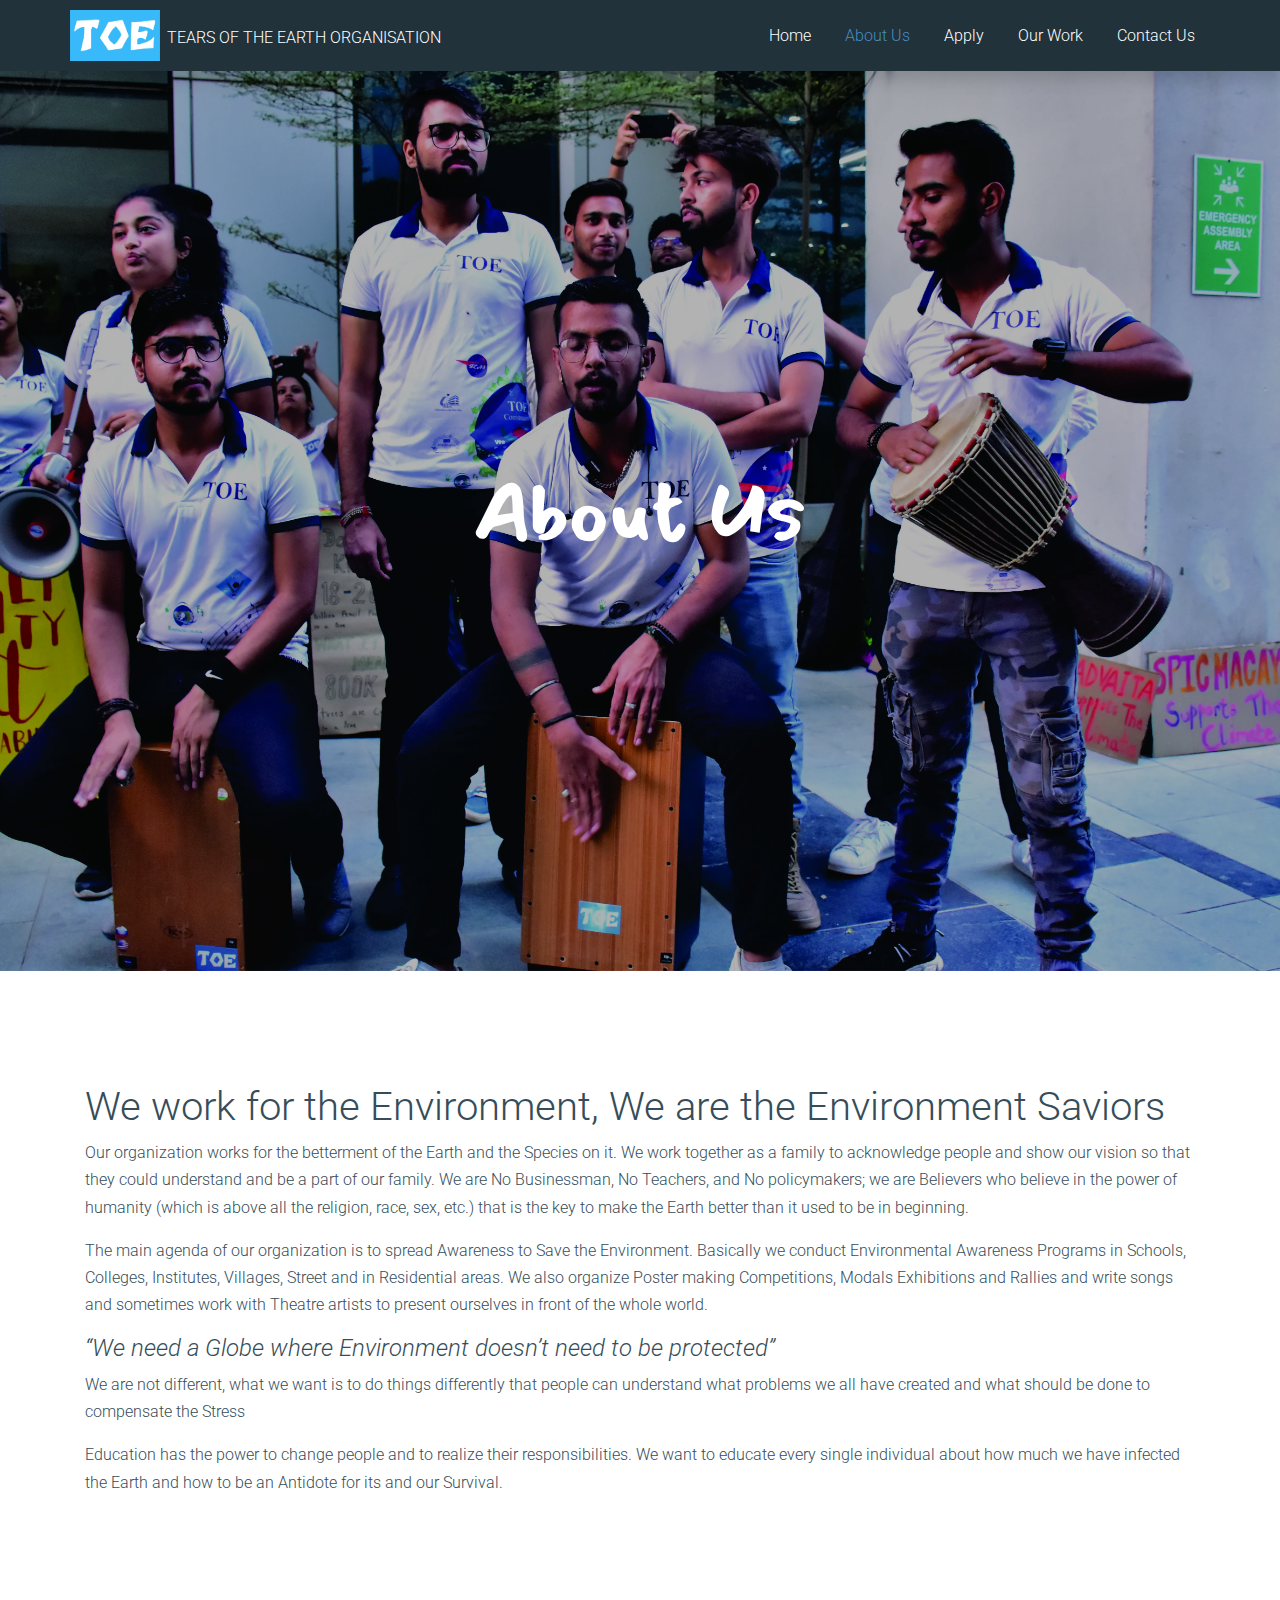
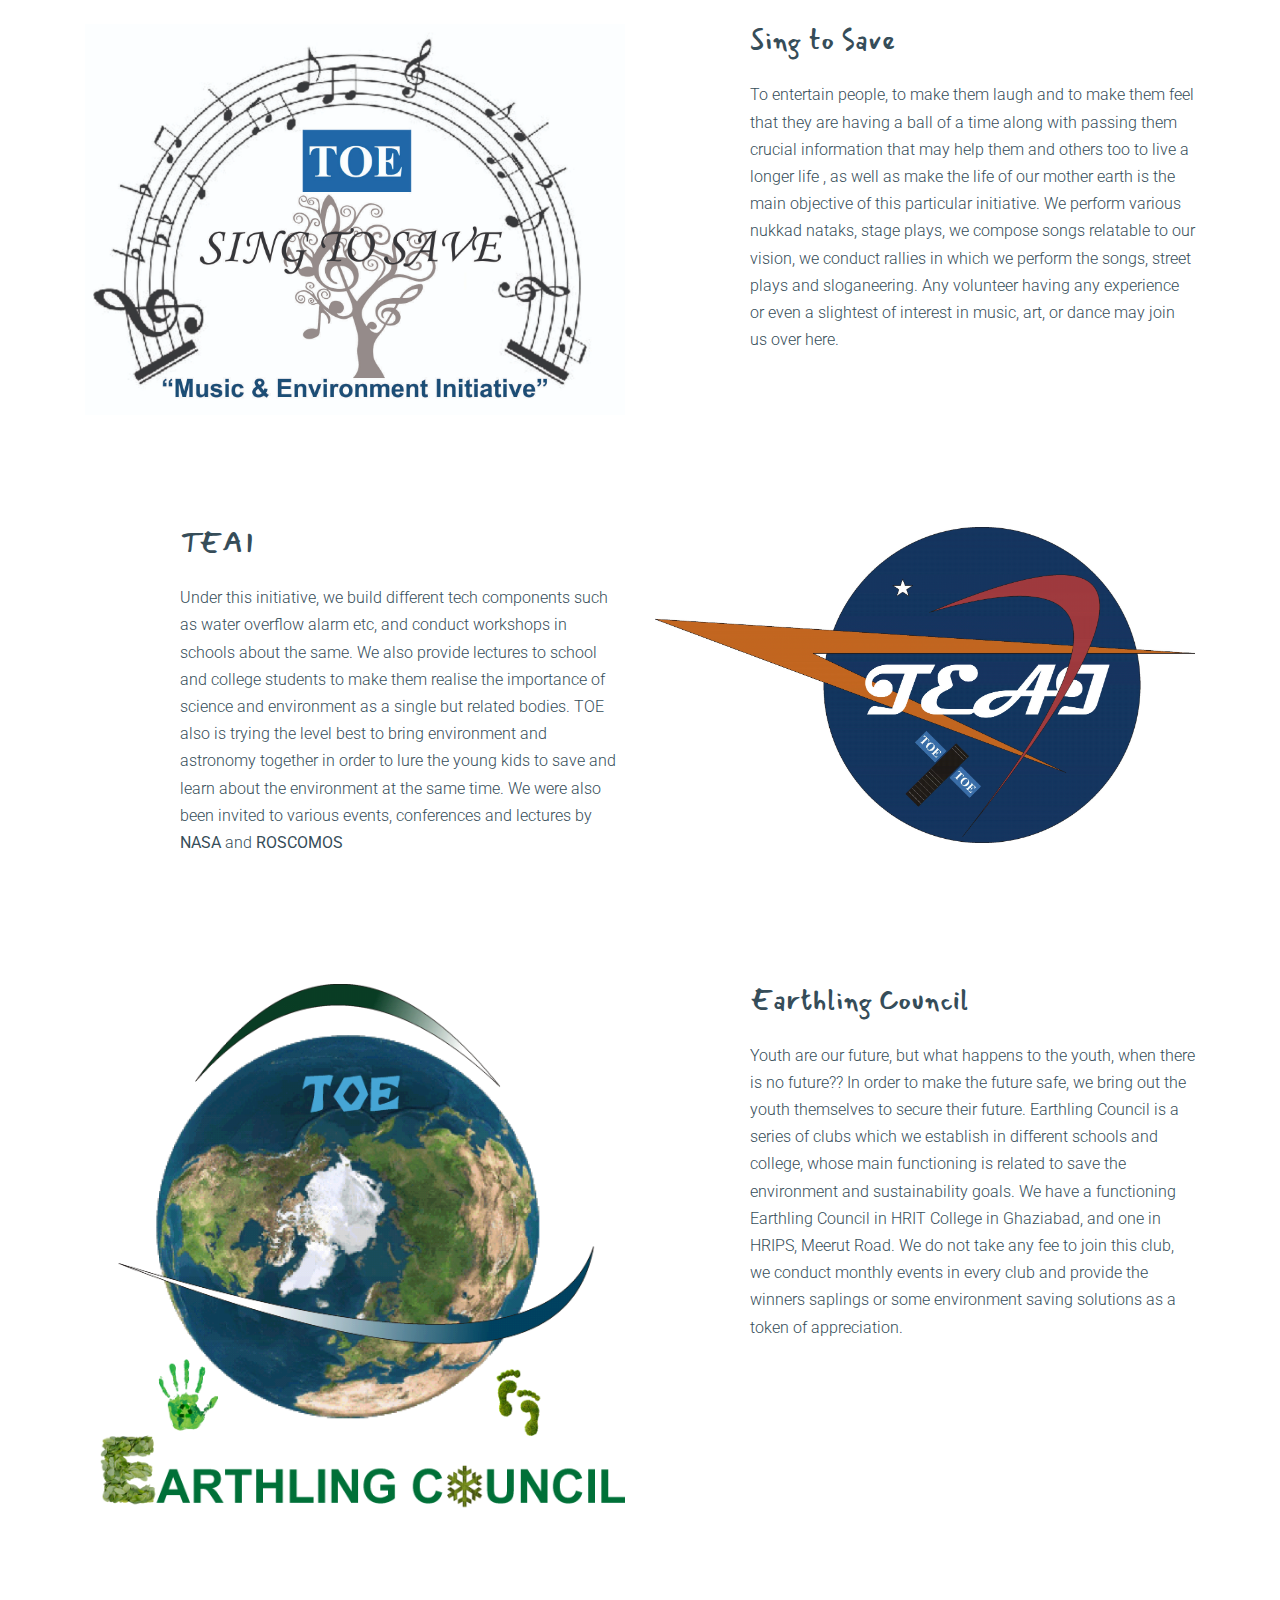
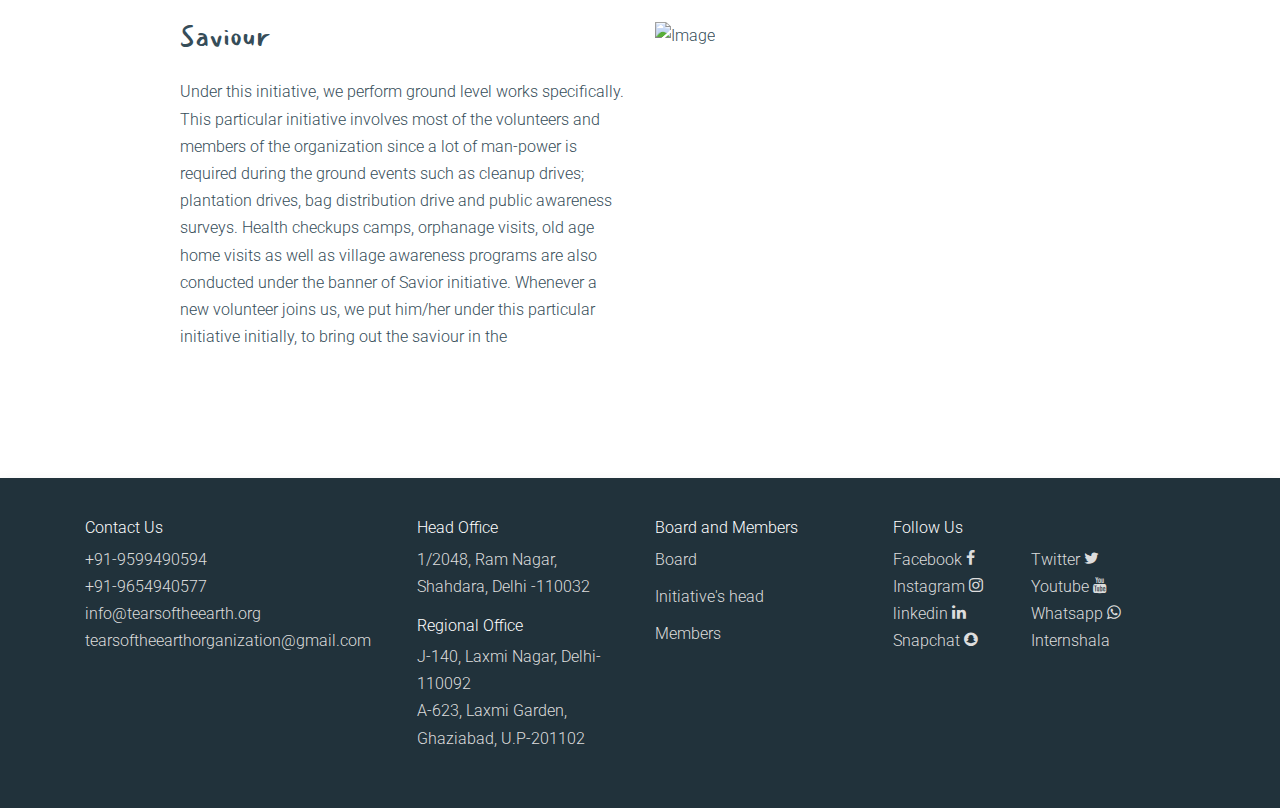
==== commit f81fb2e3: "COnvert JPG to webp and donate now page" ====
--- a/about.html
+++ b/about.html
@@ -104,7 +104,7 @@
       </div>
 
       
-        <div class="ftco-cover-1 overlay" style="background-image: url('images/Front Cover Pics/Pic B.jpg');"></div>
+        <div class="ftco-cover-1 overlay" style="background-image: url('images/Front Cover Pics/Pic-B.webp');"></div>
       
     </div>
     
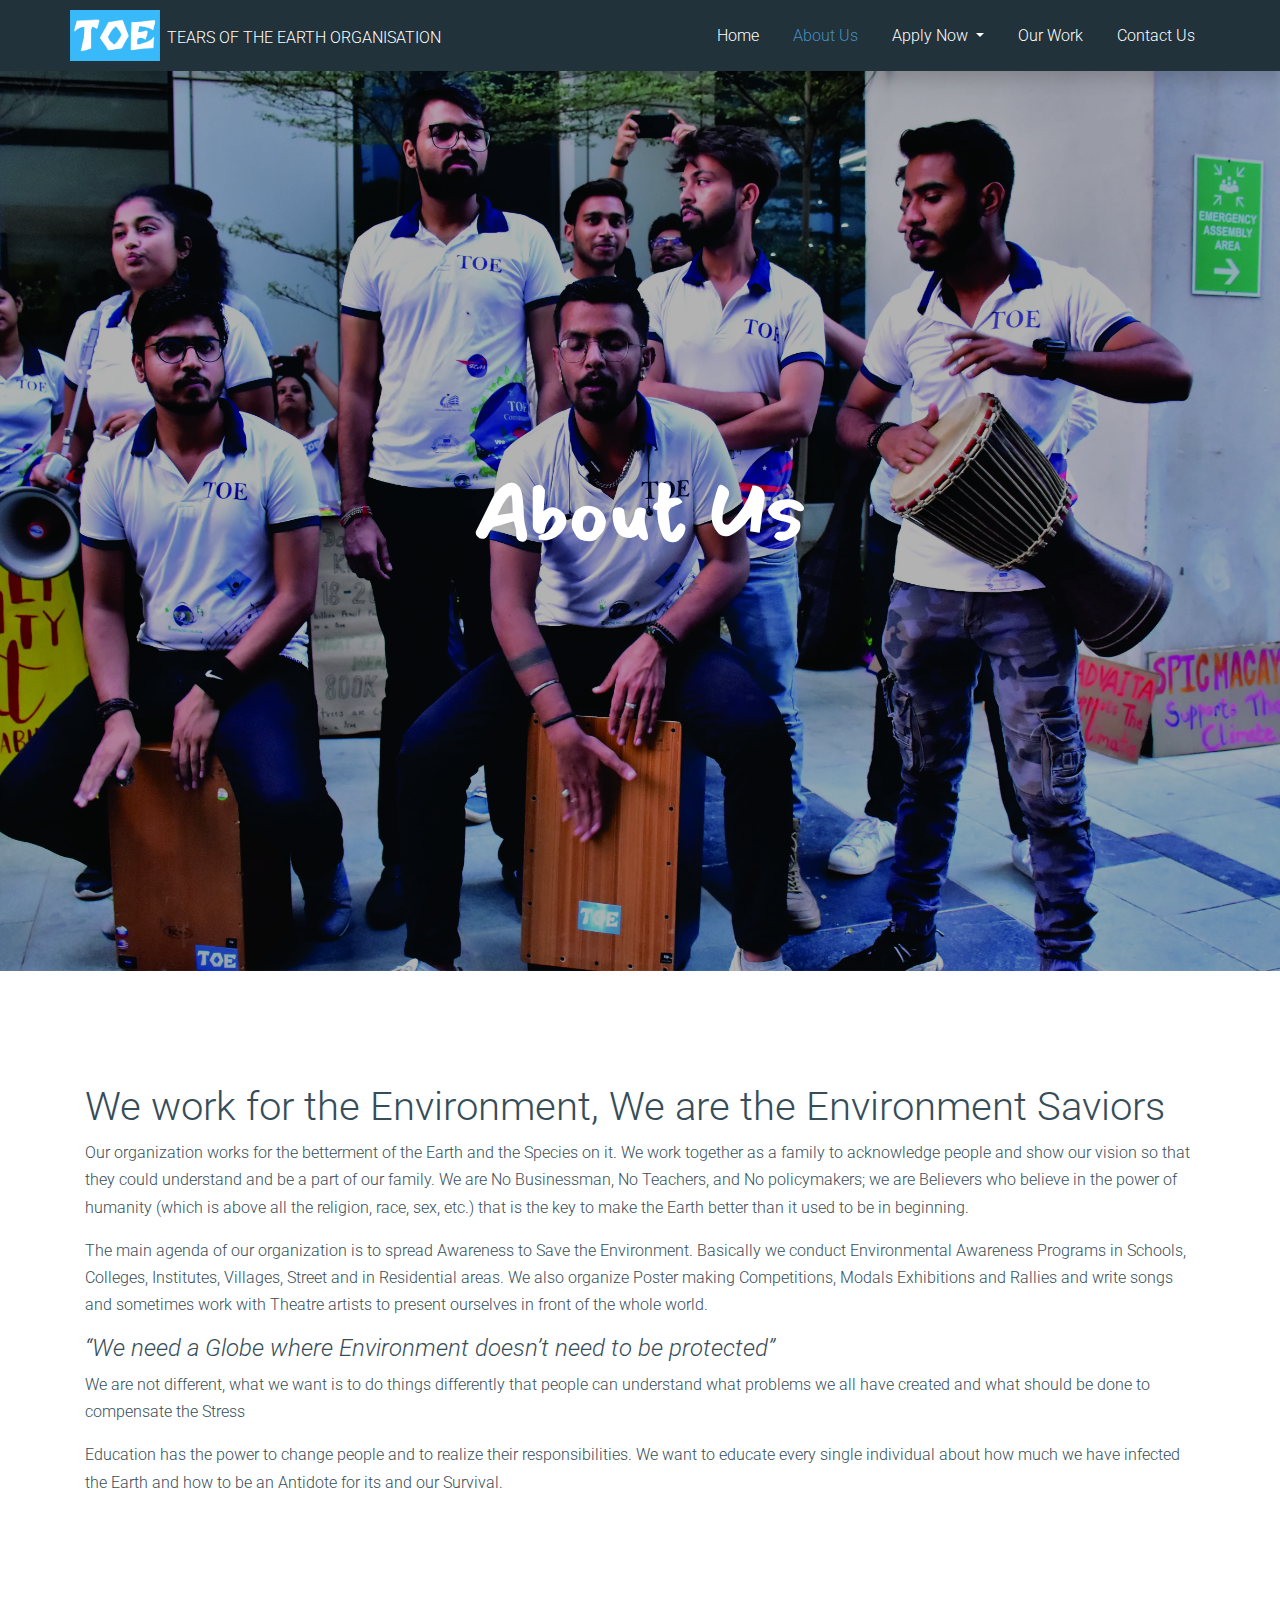
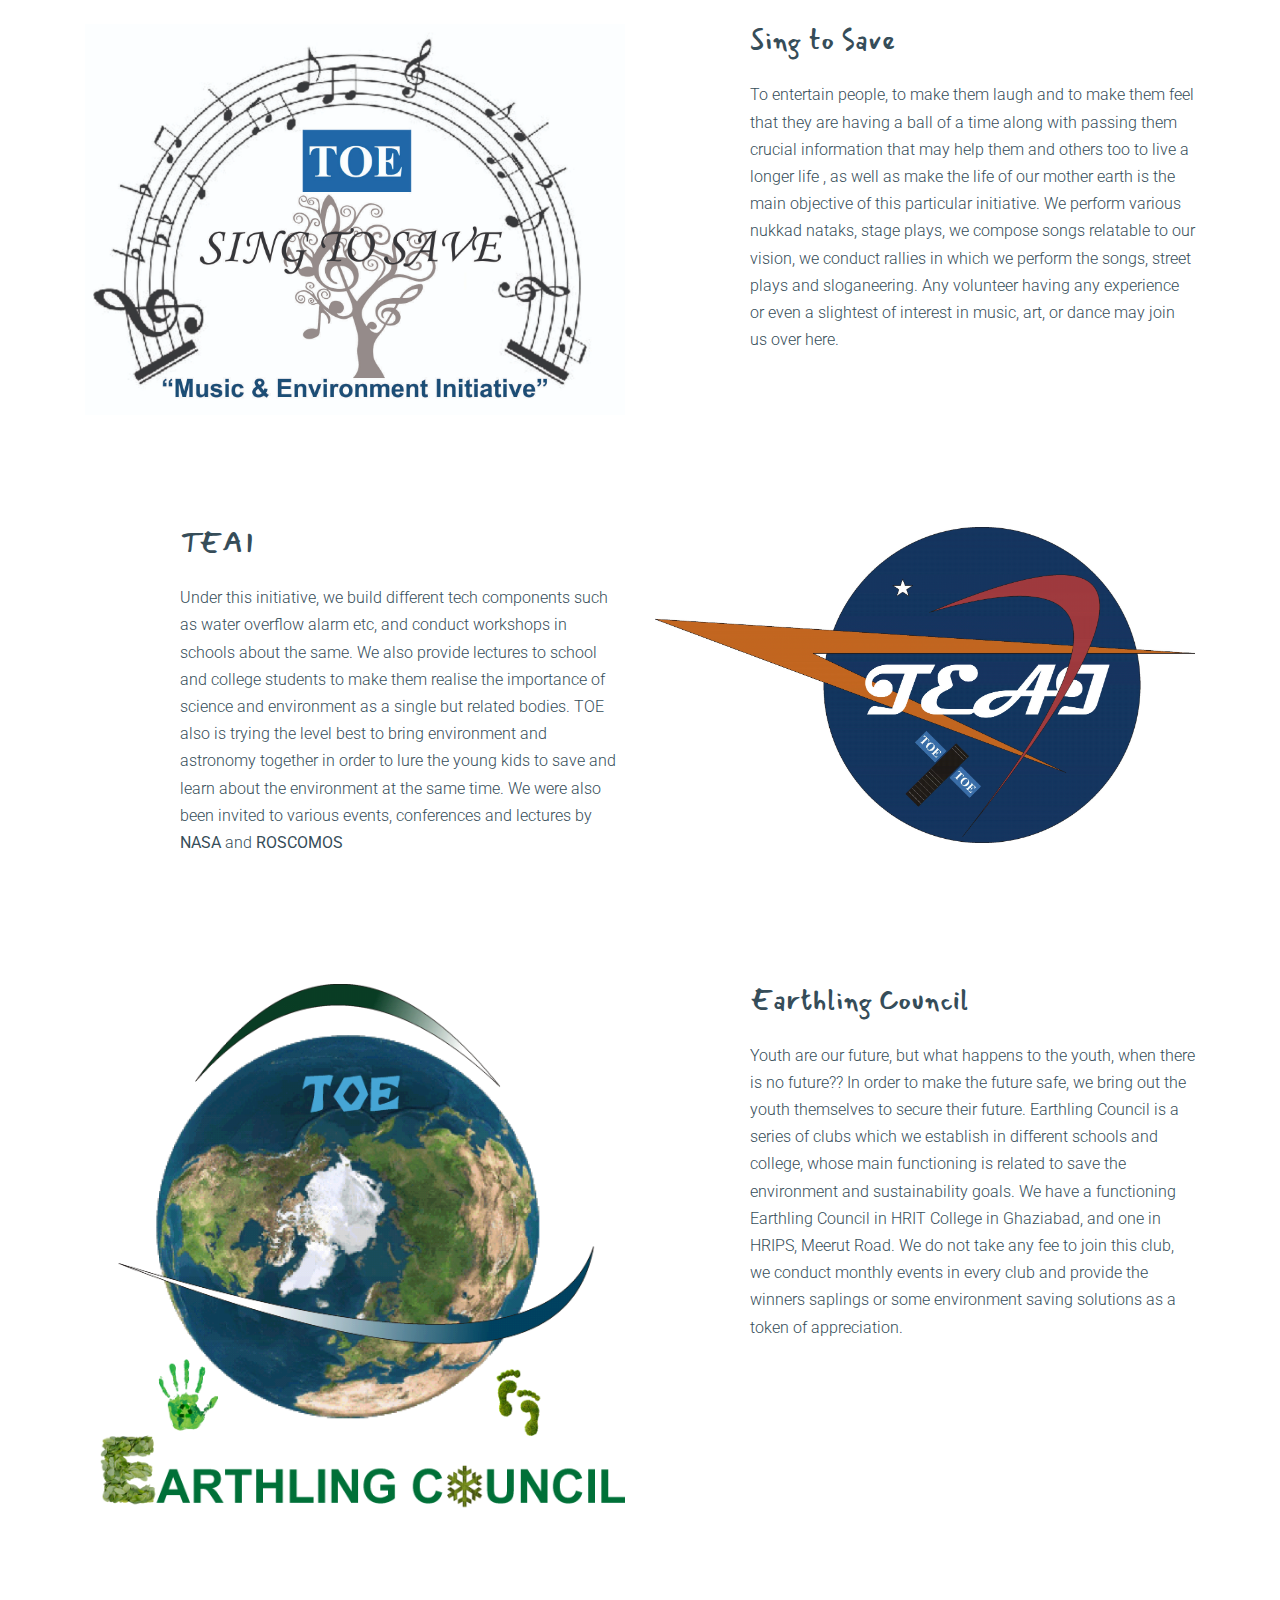
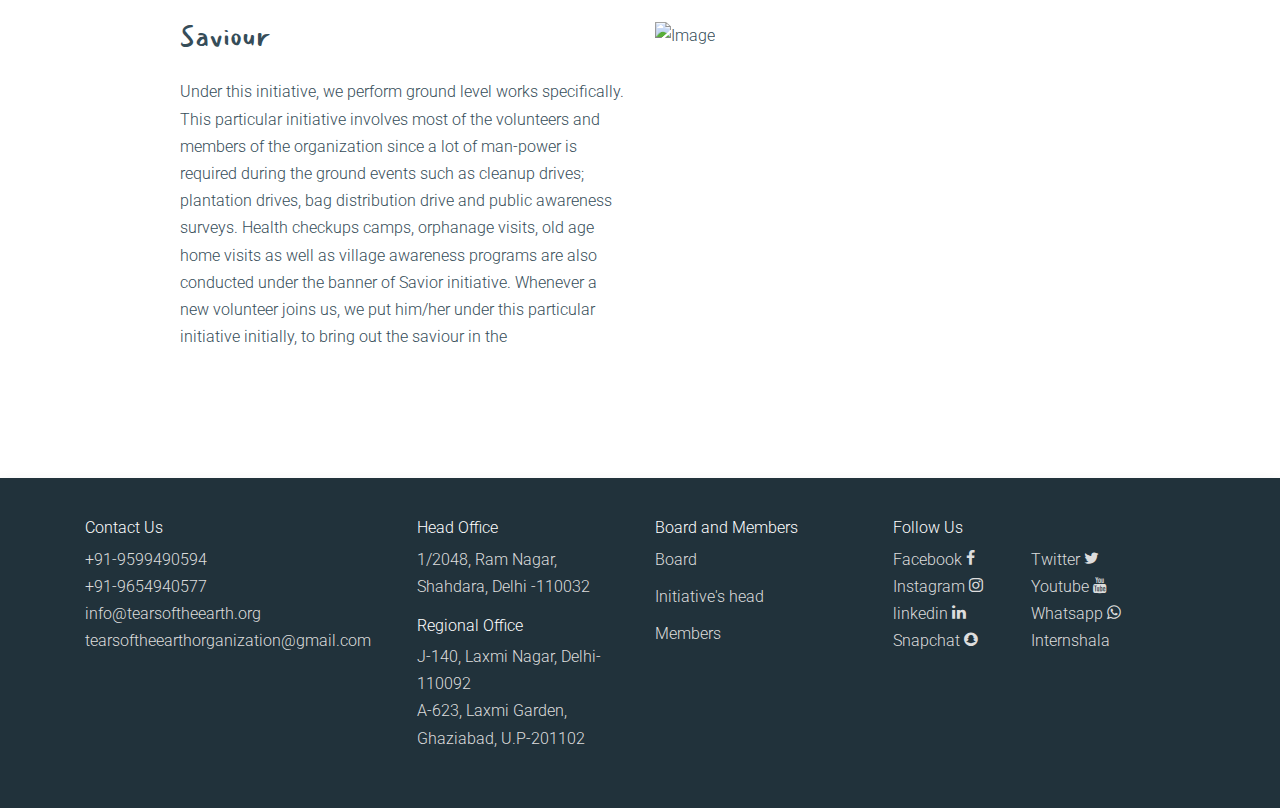
==== commit 27dfee7a: "Our work page" ====
--- a/about.html
+++ b/about.html
@@ -73,7 +73,15 @@
                 <ul class="site-menu main-menu js-clone-nav ml-auto d-none d-lg-block">
                   <li ><a href="index.html" class="nav-link">Home</a></li>
                   <li class="active"><a href="about.html" class="nav-link">About Us</a></li>
-                  <li><a href="apply.html" class="nav-link">Apply</a></li>
+                  <li class="dropdown">
+                    <a class="dropdown-toggle" data-toggle="dropdown" href="#">Apply Now
+                    <span class="caret"></span></a>
+                    <ul class="dropdown-menu">
+                      <li><a href="/apply.html#internship">Internship</a></li>
+                      <li><a href="/apply.html#volunteer">Volunteer</a></li>
+                      <li><a href="/apply.html#collaboration">Collaboration</a></li>
+                    </ul>
+                  </li>
                   <li><a href="blog.html" class="nav-link">Our Work</a></li>
                   <!-- <li><a href="causes.html" class="nav-link">Events</a></li> -->
                   <li><a href="about.html#contact-us" class="nav-link">Contact Us</a></li>
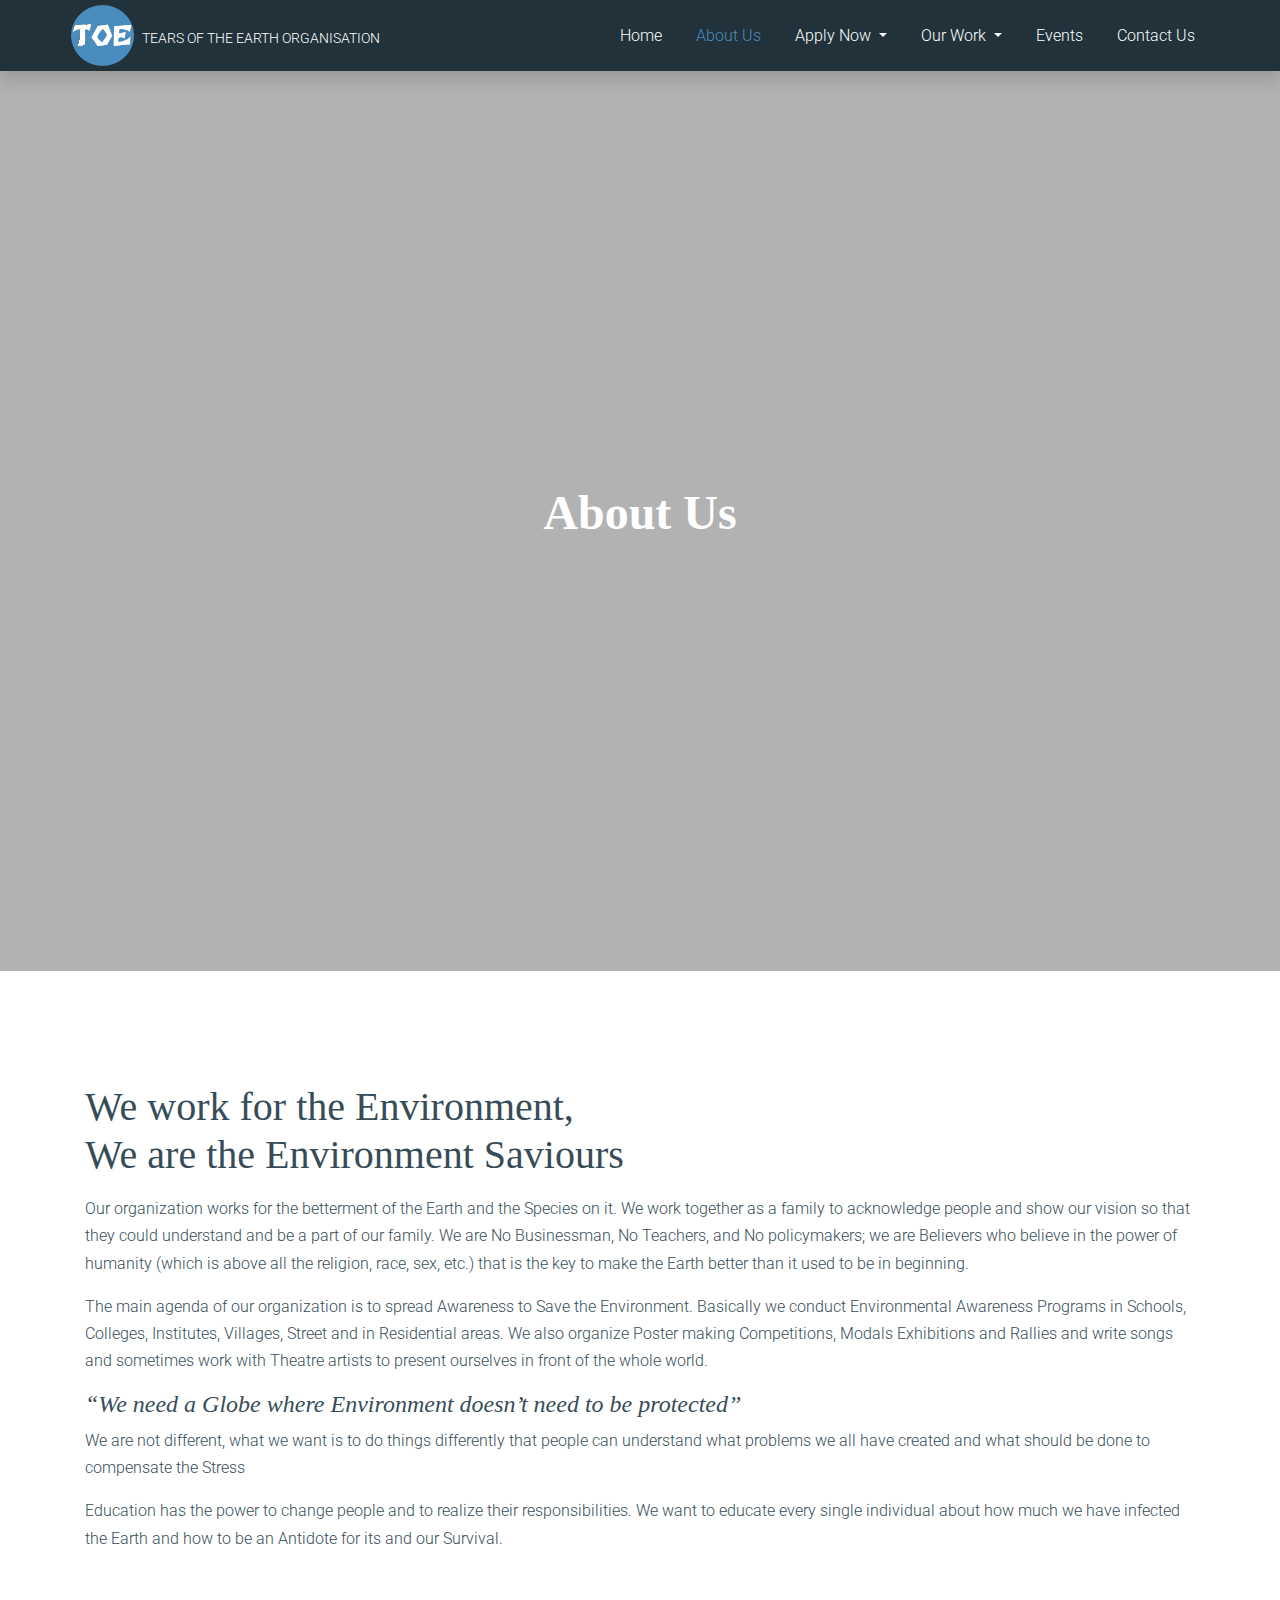
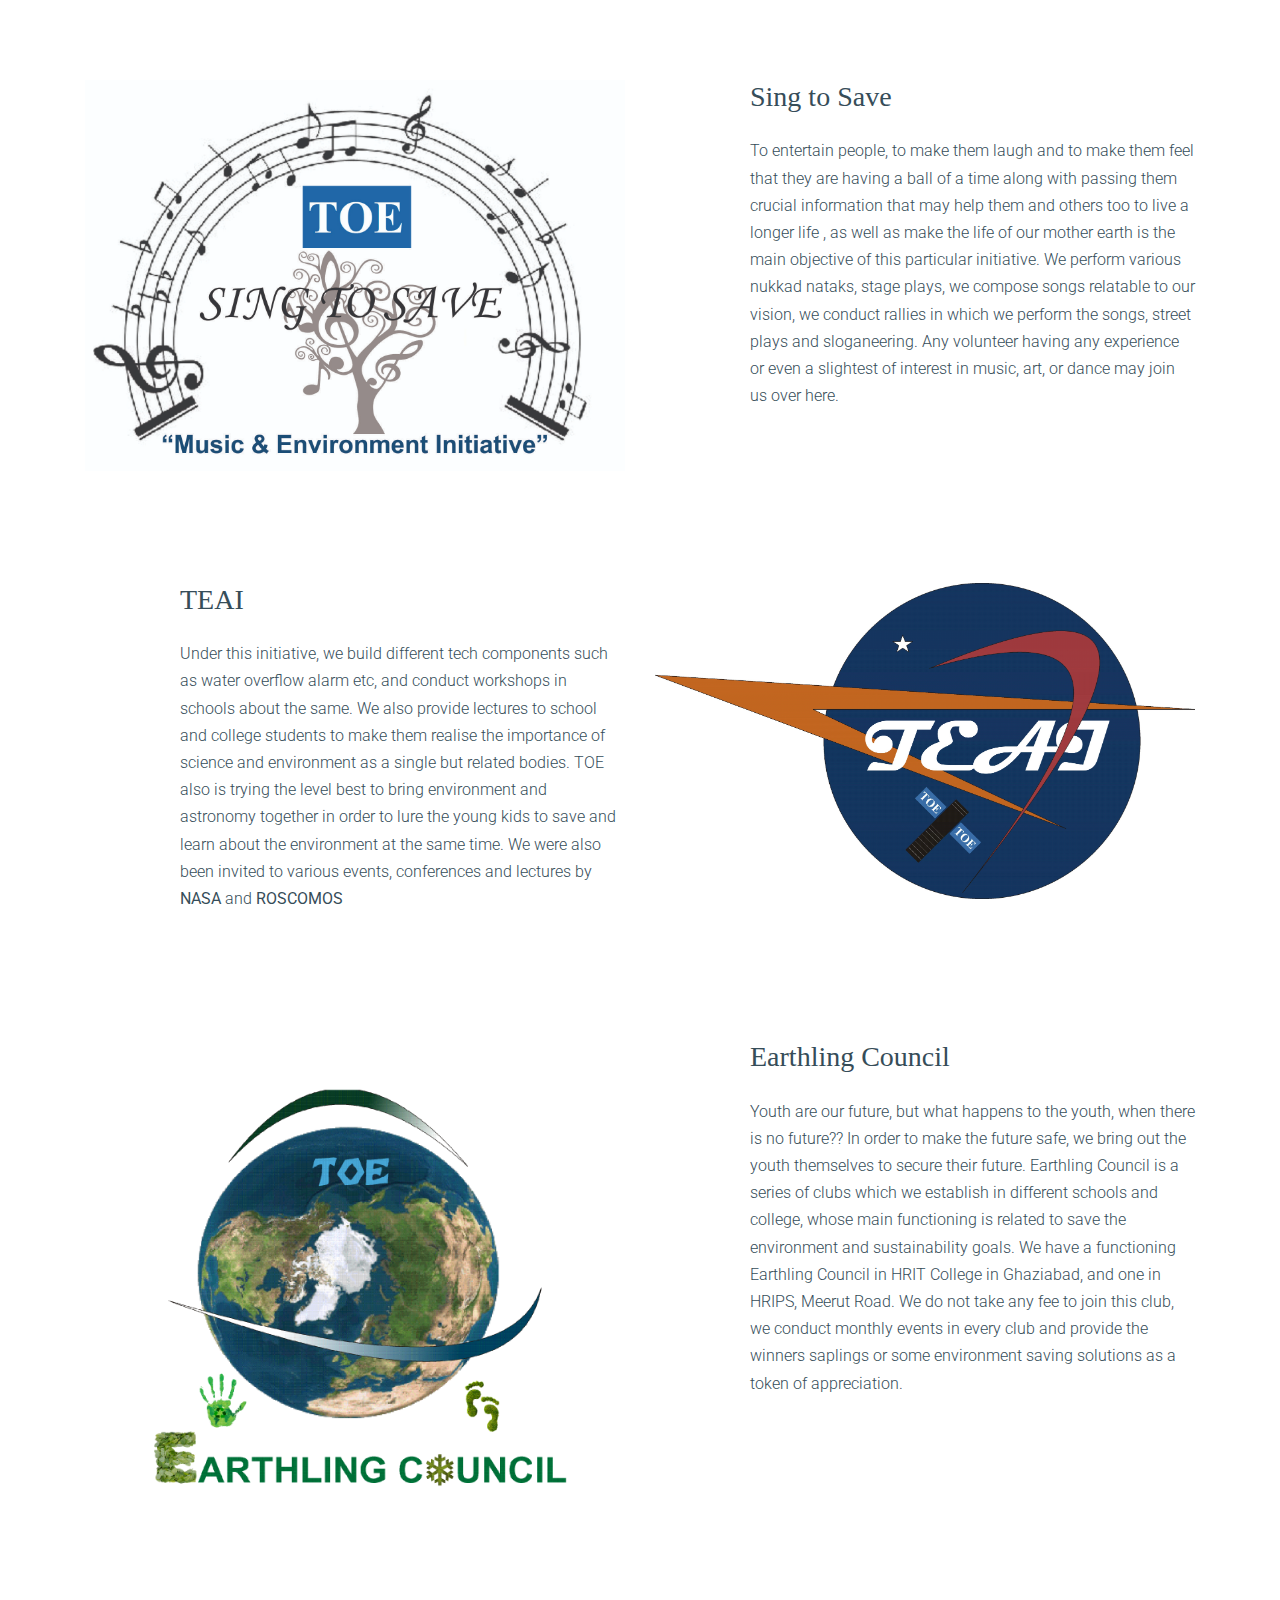
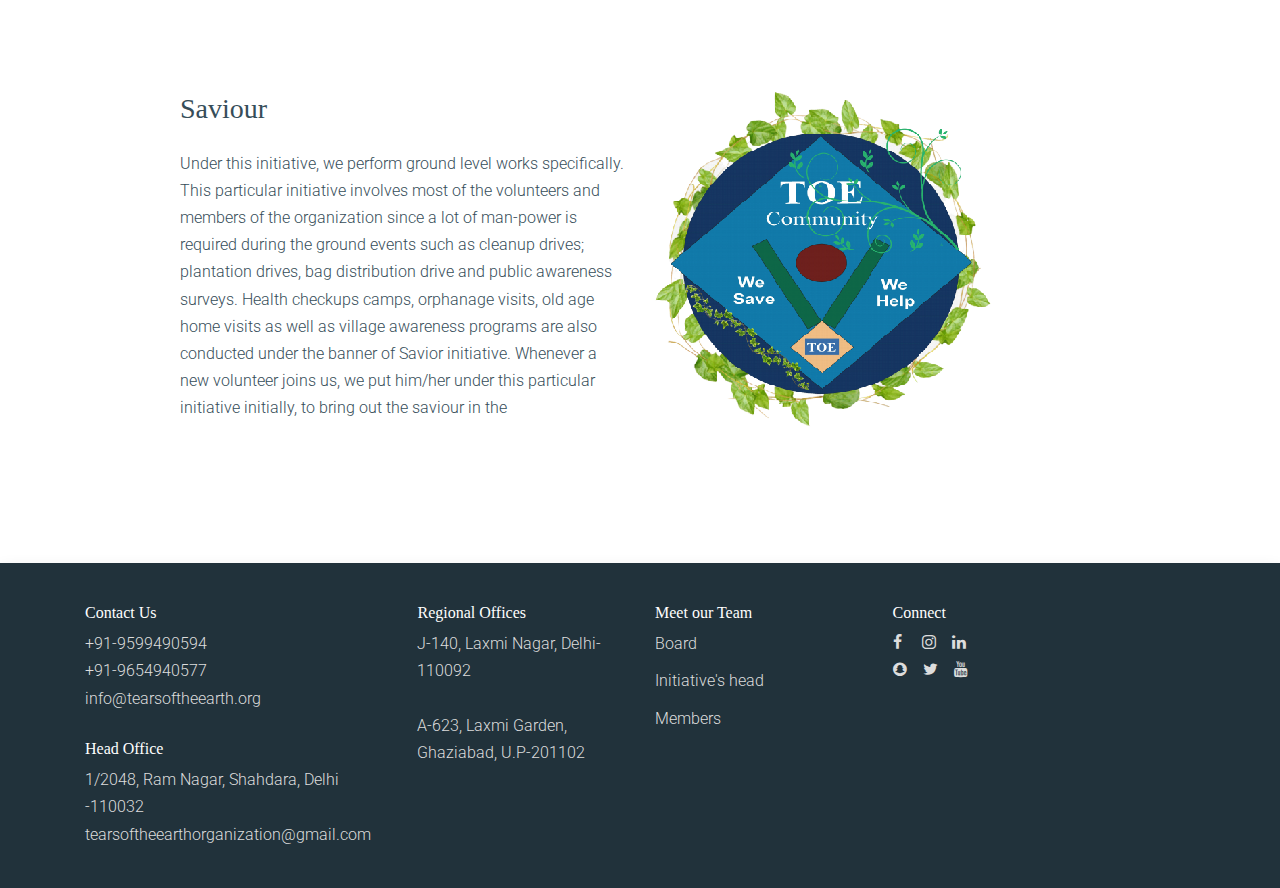
==== commit c5ca5d4e: "changes 28-12-19" ====
--- a/about.html
+++ b/about.html
@@ -64,8 +64,8 @@
               
   
               <div class="site-logo">
-                <a href="index.html" class="text-white"><img src="images/TOE NEW LOGO.jpg" class="img-fluid position-relative" style="height: auto; max-width: 90px;">
-                  <span class="ml-auto" style="font-size:1rem;">Tears of the Earth Organisation</span>
+                <a href="index.html" class="text-white"><img src="images/toe2.png" class="img-fluid position-relative" style="height: auto; max-width: 65px;">
+                  <span class="ml-auto" style="font-size:.85rem;">Tears of the Earth Organisation</span>
                 </a>
               </div>
   
@@ -77,13 +77,24 @@
                     <a class="dropdown-toggle" data-toggle="dropdown" href="#">Apply Now
                     <span class="caret"></span></a>
                     <ul class="dropdown-menu">
-                      <li><a href="/apply.html#internship">Internship</a></li>
-                      <li><a href="/apply.html#volunteer">Volunteer</a></li>
-                      <li><a href="/apply.html#collaboration">Collaboration</a></li>
+                      <li><a href="apply.html#internship">Internship</a></li>
+                      <li><a href="apply.html#volunteer">Volunteer</a></li>
+                      <li><a href="apply.html#collaboration_form">Collaboration</a></li>
                     </ul>
                   </li>
-                  <li><a href="blog.html" class="nav-link">Our Work</a></li>
+                  <li class="dropdown">
+                  <a class="dropdown-toggle" data-toggle="dropdown" href="blog.html">Our Work
+                  <span class="caret"></span></a>
+                  <ul class="dropdown-menu">
+                    <li><a href="blog.html#causes_and_fields">Causes & Fields</a></li>
+                    <li><a href="about.html#sing_to_save">Our initiatves</a></li>
+                    <li><a href="index.html#gallery">Gallery</a></li>
+                    <li><a href="blog.html#Our_collaboration">Collaborations</a></li>
+                    <li><a href="blog.html#Achievements">Achievements</a></li>
+                  </ul>
+                </li>
                   <!-- <li><a href="causes.html" class="nav-link">Events</a></li> -->
+                  <li><a href="events.html" class="nav-link">Events</a></li>
                   <li><a href="about.html#contact-us" class="nav-link">Contact Us</a></li>
   
                 </ul>
@@ -120,7 +131,7 @@
     <div class="site-section" style="padding-bottom: 0;">
       <div class="container">
         <div>
-          <h1>We work for the Environment, We are the Environment Saviors</h1>
+          <h1><font face="forte"> We work for the Environment,<p> We are the Environment Saviours</p></font></h1>
           <p>Our organization works for the betterment of the Earth and the Species on it. We work together as a family to acknowledge people and show our vision so that they could understand and be a part of our family. We are No Businessman, No Teachers, and No policymakers; we are Believers who believe in the power of humanity (which is above all the religion, race, sex, etc.) that is the key to make the Earth better than it used to be in beginning.</p>
           <p>The main agenda of our organization is to spread Awareness to Save the Environment. Basically we conduct Environmental Awareness Programs in Schools, Colleges, Institutes, Villages, Street and in Residential areas. We also organize Poster making Competitions, Modals Exhibitions and Rallies and write songs and sometimes work with Theatre artists to present ourselves in front of the whole world.</p>
           <h4><em>“We need a Globe where Environment doesn’t need to be protected”</em></h4>
@@ -137,8 +148,8 @@
           <div class="col-md-6">
             <img src="images/TOE M&E WEGFA.jpg" alt="Image" class="img-fluid">
           </div>
-          <div class="col-md-5 ml-auto" id="sing-to-save">
-            <h3 class="text-cursive mb-4">Sing to Save</h3>
+          <div class="col-md-5 ml-auto">
+            <h3 class="text-cursive mb-4" id="sing_to_save">Sing to Save</h3>
             <p>To entertain people, to make them laugh and to make them feel that they are having a ball of a time along with passing them crucial information that may help them and others too to live a longer life , as well as make the life of our mother earth is the main objective of this particular initiative.
             We perform various nukkad nataks, stage plays, we compose songs relatable to our vision, we conduct rallies in which we perform the songs, street plays and sloganeering.
             Any volunteer having any experience or even a slightest of interest in music, art, or dance may join us over here.</p>
@@ -151,8 +162,8 @@
     <div class="site-section" style="padding-bottom: 0px">
       <div class="container">
         <div class="row">
-          <div class="col-md-5 ml-auto" id="teai">
-            <h3 class="text-cursive mb-4">TEAI</h3>
+          <div class="col-md-5 ml-auto">
+            <h3 class="text-cursive mb-4" id="teai">TEAI</h3>
             <p>Under this initiative, we build different tech components such as water overflow alarm etc, and conduct workshops in schools about the same. We also provide lectures to school and college students to make them realise the importance of science and environment as a single but related bodies.
                 TOE also is trying the level best to bring environment and astronomy together in order to lure the young kids to save and learn about the environment at the same time. We were also been invited to various events, conferences and lectures by <strong>NASA</strong> and <strong>ROSCOMOS</strong></p>
             <!-- <p><a href="#" class="btn btn-info rounded-0 px-4">Contact Us</a></p> -->
@@ -170,8 +181,8 @@
           <div class="col-md-6">
             <img src="images/EC NEW PNG.png" alt="Image" class="img-fluid">
           </div>
-          <div class="col-md-5 ml-auto" id="earthling-council">
-            <h3 class="text-cursive mb-4">Earthling Council</h3>
+          <div class="col-md-5 ml-auto" >
+            <h3 class="text-cursive mb-4" id="earthling-council">Earthling Council</h3>
             <p>Youth are our future, but what happens to the youth, when there is no future?? In order to make the future safe, we bring out the youth themselves to secure their future.
                 Earthling Council is a series of clubs which we establish in different schools and college, whose main functioning is related to save the environment and sustainability goals.
                 We have a functioning Earthling Council in HRIT College in Ghaziabad, and one in HRIPS, Meerut Road. We do not take any fee to join this club, we conduct monthly events in every club and provide the winners saplings or some environment saving solutions as a token of appreciation.</p>            <!-- <p><a href="#" class="btn btn-info rounded-0 px-4">Contact Us</a></p> -->
@@ -183,15 +194,15 @@
     <div class="site-section" style="">
       <div class="container">
         <div class="row">
-          <div class="col-md-5 ml-auto" id="toe-community">
-            <h3 class="text-cursive mb-4">Saviour</h3>
+          <div class="col-md-5 ml-auto">
+            <h3 class="text-cursive mb-4" id="toe-community">Saviour</h3>
             <p> Under this initiative, we perform ground level works specifically. This particular initiative involves most of the volunteers and members of the organization since a lot of man-power is required during the ground events such as cleanup drives; plantation drives, bag distribution drive and public awareness surveys.
                 Health checkups camps, orphanage visits, old age home visits as well as village awareness programs are also conducted under the banner of Savior initiative. 
                 Whenever a new volunteer joins us, we put him/her under this particular initiative initially, to bring out the saviour in the</p>
             <!-- <p><a href="#" class="btn btn-info rounded-0 px-4">Contact Us</a></p> -->
           </div>
           <div class="col-md-6">
-            <img src="images/Toe community New Logo.jpg" alt="Image" class="img-fluid">
+            <img src="images/Toe community New Logo.png" alt="Image" class="img-fluid">
           </div>
         </div>
       </div>
@@ -431,64 +442,63 @@
     </div> -->
     
     <footer class="site-footer bg-secondary shadow">
-        <div class="container">
-          <div class="row">
-              <div class="col-md-6">
-                  <div class="row">
-                    <div class="col-md-7">    
-                      <h2 class="footer-heading " id="contact-us">Contact Us</h2>
-                      <p style="margin-bottom: 0px;">+91-9599490594</p>
-                      <p style="margin-bottom: 0px;">+91-9654940577</p>
-                      <p style="margin-bottom: 0px;">info@tearsoftheearth.org</p>
-                      <p>tearsoftheearthorganization@gmail.com</p>
-                    </div>
-                    
+      <div class="container">
+        <div class="row">
+            <div class="col-md-6">
+                <div class="row">
+                  <div class="col-md-7">    
+                    <h2 class="footer-heading " id="contact-us">Contact Us</h2>
+                    <p style="margin-bottom: 0px;">+91-9599490594</p>
+                    <p style="margin-bottom: 0px;">+91-9654940577</p>
+                    <p style="margin-bottom: 0px;">info@tearsoftheearth.org</p><br>
+                   
+                     <h2 class="footer-heading ">Head Office</h2>
+                        <p style="margin-bottom: 0px;">1/2048, Ram Nagar, Shahdara, Delhi -110032</p>
+                        <p style="margin-bottom: 0px;">tearsoftheearthorganization@gmail.com</p>
+                  </div>
+                  
+                    <div class="col-md-5">
+                        <h2 class="footer-heading ">Regional Offices</h2>
+                        <p style="margin-bottom: 0px;">J-140, Laxmi Nagar, Delhi-110092</p><br>
+                        <p style="margin-bottom: 0px;">A-623, Laxmi Garden, Ghaziabad, U.P-201102</p><br>
+                    </div>
+                    
+                </div>
+              </div>     
+          <div class="col-md-6">
+            <div class="row">
+                <div class="col-md-5">
+                    <h2 class="footer-heading ">Meet our Team</h2>
+                    <ul class="list-unstyled">
+                      <li><a href="about.html#boards">Board</a></li>
+                      <li><a href="about.html#boards">Initiative's head</a></li>
+                      <li><a href="about.html#boards">Members</a></li>
+                    </ul>
+                  </div>
+                <div class="col-md-7 ">
+                    <h2 class="footer-heading ">Connect</h2>
+                    <div class="row">
                       <div class="col-md-5">
-                          <h2 class="footer-heading ">Head Office</h2>
-                          <p>1/2048, Ram Nagar, Shahdara, Delhi -110032</p>
-                          <h2 class="footer-heading ">Regional Office</h2>
-                          <p style="margin-bottom: 0px;">J-140, Laxmi Nagar, Delhi-110092</p>
-                          <p>A-623, Laxmi Garden, Ghaziabad, U.P-201102</p>
-                      </div>
-                      
-                  </div>
-                </div>     
-            <div class="col-md-6">
-              <div class="row">
-                  <div class="col-md-5">
-                      <h2 class="footer-heading ">Board and Members</h2>
-                      <ul class="list-unstyled">
-                        <li><a href="about.html#boards">Board</a></li>
-                        <li><a href="about.html#boards">Initiative's head</a></li>
-                        <li><a href="about.html#boards">Members</a></li>
-                      </ul>
-                    </div>
-                  <div class="col-md-7 ">
-                      <h2 class="footer-heading ">Follow Us</h2>
-                      <div class="row">
-                        <div class="col-md-5">
-                            <div><a href="#">Facebook   <span class="icon-facebook"></span></a></div>
-                            <div><a href="#">Instagram  <span class="icon-instagram"></span></a></div>
-                            <div><a href="#">linkedin   <span class="icon-linkedin"></span></a></div>
-                            <div><a href="#">Snapchat   <span class="icon-snapchat"></span></a></div>
+                          <div><a href="https://www.facebook.com/tearsoftheearth/"><span class="icon-facebook"></span></a>
+                          &nbsp;&nbsp;&nbsp;&nbsp;<a href="https://www.instagram.com/tearsoftheearth/?hl=en"><span class="icon-instagram"></span></a>
+                          &nbsp;&nbsp;&nbsp;<a href="https://www.linkedin.com/company/26604554/admin/"><span class="icon-linkedin"></span></a></div>
+                          <div>
+                          <a href="https://accounts.snapchat.com/accounts/snapcodes"><span class="icon-snapchat"></span></a>
+                          &nbsp;&nbsp;&nbsp;<a href="https://twitter.com/toeorganization"><span class="icon-twitter"></span></a>
+                          &nbsp;&nbsp;&nbsp;<a href="https://www.youtube.com/channel/UCy5Cjj27XJ_ZgXJ-Pi0tz2g"><span class="icon-youtube"></span></a></div>
+                            
                         </div>
-                          <div class="col-md-7">
-                              <div><a href="#">Twitter    <span class="icon-twitter"></span></a></div>
-                              <div><a href="#">Youtube    <span class="icon-youtube"></span></a></div>
-                              <div><a href="#">Whatsapp   <span class="icon-whatsapp"></span></a></div>
-                              <div><a href="#">Internshala<span class=""></span></a></div>
-                          </div>
-                          
-  
-                      </div>
-                      
-                  </div>
+                        
+
+                    </div>
+                    
+                </div>
+                
                   
-                    
-              </div>
-            </div>       
-        </div>
-      </footer>
+            </div>
+          </div>       
+      </div>
+    </footer>
   
 
     </div>
--- a/css/style.css
+++ b/css/style.css
@@ -177,32 +177,32 @@
   border-width: 5px; }
 
 .primary-black--hover {
-  background: #00a651;
-  color: #fff; }
+  background: #000000;
+  color: #ffffff00; }
   .primary-black--hover:hover {
     background: #000;
-    color: #fff; }
+    color: #ffffff00; }
 
 .primary-dark--hover {
-  background: #00a651;
+  background: #000000;
   color: #fff; }
   .primary-dark--hover:hover {
     background: gray;
-    color: #fff; }
+    color: #ffffff00; }
 
 .primary-primary-outline--hover {
-  background: #00a651;
-  color: #fff; }
+  background: #000000;
+  color: #ffffff00; }
   .primary-primary-outline--hover:hover {
-    border-color: #00a651;
+    border-color: #000000;
     background: transparent; }
 
 .primary-outline-primary--hover {
   background: transparent;
-  border-color: #00a651; }
+  border-color: #000000; }
   .primary-outline-primary--hover:hover {
-    color: #fff;
-    background: #00a651; }
+    color: #ffffff00;
+    background: #000000; }
 
 body {
   line-height: 1.7;
@@ -247,9 +247,9 @@
 
 h1, h2, h3, h4, h5,
 .h1, .h2, .h3, .h4, .h5 {
-  font-weight: 300;
+  font-weight: 100;
   color: #364d59;
-  font-family: "Roboto", serif; }
+  font-family: "script mt bold", serif; }
 
 .border-2 {
   border-width: 2px; }
@@ -275,12 +275,12 @@
   color: #fff; }
 
 .btn.btn-outline-white {
-  border-color: #fff;
+  border-color: #ffffff00;
   background: transparent;
-  color: #fff; }
+  color: #ffffff00; }
   .btn.btn-outline-white:hover {
-    background: #fff;
-    border-color: #fff;
+    background: #ffffff00;
+    border-color: #ffffff00;
     color: #000; }
 
 .line-height-1 {
@@ -496,7 +496,7 @@
     padding: 0;
     margin-bottom: 0; }
     .site-navbar .site-navigation .site-menu .active {
-      color: #00a651 !important; }
+      color: #000000 !important; }
     .site-navbar .site-navigation .site-menu a {
       text-decoration: none !important;
       display: inline-block; }
@@ -527,7 +527,7 @@
           -webkit-transform: translateY(-50%);
           -ms-transform: translateY(-50%);
           transform: translateY(-50%);
-          font-family: 'icomoon'; }
+          font-family: 'script mt bold'; }
       .site-navbar .site-navigation .site-menu .has-children .dropdown {
         visibility: hidden;
         opacity: 0;
@@ -561,17 +561,17 @@
             border-bottom-color: #fff;
             border-width: 10px;
             margin-left: -10px; }
-        .site-navbar .site-navigation .site-menu .has-children .dropdown a {
+        .site-navbar .site-navigation .site-menu .has-children .dropdown a:hover {
           text-transform: none;
           letter-spacing: normal;
           -webkit-transition: 0s all;
           -o-transition: 0s all;
           transition: 0s all;
-          color: #000 !important; }
-          .site-navbar .site-navigation .site-menu .has-children .dropdown a.active {
-            color: #00a651 !important;
-            background: #f8f9fa; }
-        .site-navbar .site-navigation .site-menu .has-children .dropdown > li {
+          color: #000000 !important; }
+          .site-navbar .site-navigation .site-menu .has-children .dropdown a:hover {
+            color: #000000 !important;
+            background: #000000; }
+        .site-navbar .site-navigation .site-menu .has-children .dropdown > li > a:hover {
           list-style: none;
           padding: 0;
           margin: 0;
@@ -582,7 +582,7 @@
             .site-navbar .site-navigation .site-menu .has-children .dropdown > li > a:hover {
               background: #f8f9fa;
               color: #ced4da; }
-          .site-navbar .site-navigation .site-menu .has-children .dropdown > li.has-children > a:before {
+          .site-navbar .site-navigation .site-menu .has-children .dropdown > li.has-children > a:hover {
             content: "\e315";
             right: 20px; }
           .site-navbar .site-navigation .site-menu .has-children .dropdown > li.has-children > .dropdown, .site-navbar .site-navigation .site-menu .has-children .dropdown > li.has-children > ul {
@@ -695,7 +695,7 @@
       .site-mobile-menu .site-nav-wrap .arrow-collapse:before {
         font-size: 12px;
         z-index: 20;
-        font-family: "icomoon";
+        font-family: "script mt bold";
         content: "\f078";
         position: absolute;
         top: 50%;
@@ -758,7 +758,7 @@
   .sticky-wrapper .site-navbar {
     background: #fff; }
     .sticky-wrapper .site-navbar ul li a {
-      color: rgba(0, 0, 0, 0.7) !important; }
+      color: #000000 !important; }
       .sticky-wrapper .site-navbar ul li a.active {
         color: #000 !important; }
   .sticky-wrapper.is-sticky .site-navbar {
@@ -770,7 +770,7 @@
     .sticky-wrapper.is-sticky .site-navbar ul li a {
       color: #000 !important; }
       .sticky-wrapper.is-sticky .site-navbar ul li a.active {
-        color: #00a651 !important; }
+        color: #000000 !important; }
   .sticky-wrapper .shrink {
     padding-top: 0px !important;
     padding-bottom: 0px !important; }
@@ -948,7 +948,7 @@
       position: absolute;
       content: "";
       width: 50px;
-      height: 3px;
+      height: 30px;
       left: 50%;
       bottom: 0;
       -webkit-transform: translateX(-50%);
@@ -995,7 +995,7 @@
     font-style: italic;
     font-size: 18px;
     color: #000;
-    font-family: 'Georgia', Times, serif;
+    font-family: 'georgia bold italic', serif;
     position: relative; }
   .block-testimony-1 figure {
     position: relative;
@@ -1324,7 +1324,7 @@
     -ms-transform: none !important;
     transform: none !important;
     width: 120% !important;
-    padding-top: 10px; }
+    padding-top: 2px; }
   .owl-all .owl-carousel .owl-stage-outer {
     width: 100%;
     overflow: visible; }
@@ -1370,7 +1370,7 @@
     -o-transition: .3s all ease;
     transition: .3s all ease; }
     .feature-1 .feature-1-contents h2 {
-      font-size: 1.2rem; }
+      font-size: 1.4rem; }
   .feature-1:hover .feature-1-contents, .feature-1:focus .feature-1-contents {
     visibility: visible;
     opacity: .95; }
@@ -1643,11 +1643,11 @@
   max-width: 700px; }
   .box-92819 h1 {
     font-weight: 900 !important;
-    font-size: 5rem;
-    font-family: "Mansalva", cursive !important; }
+    font-size: 3rem;
+    font-family: "script mt bold",cursive !important; }
 
 .text-cursive {
-  font-family: "Mansalva", cursive !important; }
+  font-family: "script mt bold",cursive !important; }
 
 .media-02819 {
   margin-bottom: 60px; }
@@ -1770,8 +1770,12 @@
   .cause .cause-link {
     display: block;
     position: relative; }
+
   .cause h3 {
-    font-size: 26px !important; }
+    
+  font-weight: 100;
+     font-size: 20px !important;
+     font-family: "script mt bold", serif; }
     .cause h3 a {
       color: #000; }
   .cause .custom-progress-wrap {
@@ -1779,7 +1783,7 @@
     bottom: 0;
     width: 100%; }
     .cause .custom-progress-wrap .custom-progress-inner {
-      height: 7px;
+      height: 3px;
       width: 100%;
       background: #ccc; }
       .cause .custom-progress-wrap .custom-progress-inner .custom-progress {
@@ -1792,7 +1796,7 @@
       bottom: 10px;
       right: 10px;
       color: #fff;
-      font-size: 12px; }
+      font-size: 200px; }
 
 .feature-29012 .number {
   -webkit-box-flex: 0;
@@ -1833,4 +1837,82 @@
 
     .text-col{
       color:black;
-    }+    }
+    
+    @media (min-width: 768px){
+  .seven-cols .col-md-1,
+  .seven-cols .col-sm-1,
+  .seven-cols .col-lg-1  {
+    width: 300%;
+    *width: 300%;
+  }
+}
+
+@media (min-width: 992px) {
+  .seven-cols .col-md-1,
+  .seven-cols .col-sm-1,
+  .seven-cols .col-lg-1 {
+    width: 50%;
+    *width: 50%;
+  }
+}
+
+/**
+ *  The following is not really needed in this case
+ *  Only to demonstrate the usage of @media for large screens
+ */    
+@media (min-width: 1200px) {
+  .seven-cols .col-md-1,
+  .seven-cols .col-sm-1,
+  .seven-cols .col-lg-1 {
+    width: 50%;
+    *width: 50%;
+  }
+}
+
+
+/* DROP DOWN STYLING */
+
+.dropbtn {
+  background-color: #21323b;
+  color: white;
+  padding: 16px;
+  font-size: 16px;
+  border: none;
+  cursor: pointer;
+}
+
+.dropdown {
+  position: relative;
+  display: inline-block;
+}
+
+.dropdown-content {
+  display: none;
+  position: absolute;
+  background-color: #f9f9f9;
+  min-width: 160px;
+  box-shadow: 0px 8px 16px 0px rgba(0,0,0,0.2);
+  z-index: 1;
+}
+
+.dropdown-content a {
+  color: black;
+  padding: 12px 16px;
+  text-decoration: none;
+  display: block;
+}
+
+.dropdown-content a:hover {background-color: #f1f1f1}
+
+.dropdown:hover .dropdown-content {
+  display: block;
+}
+
+.dropdown:hover .dropbtn {
+  background-color: #364d59;
+}
+
+.dropdown .li{
+  list-style: none;
+}